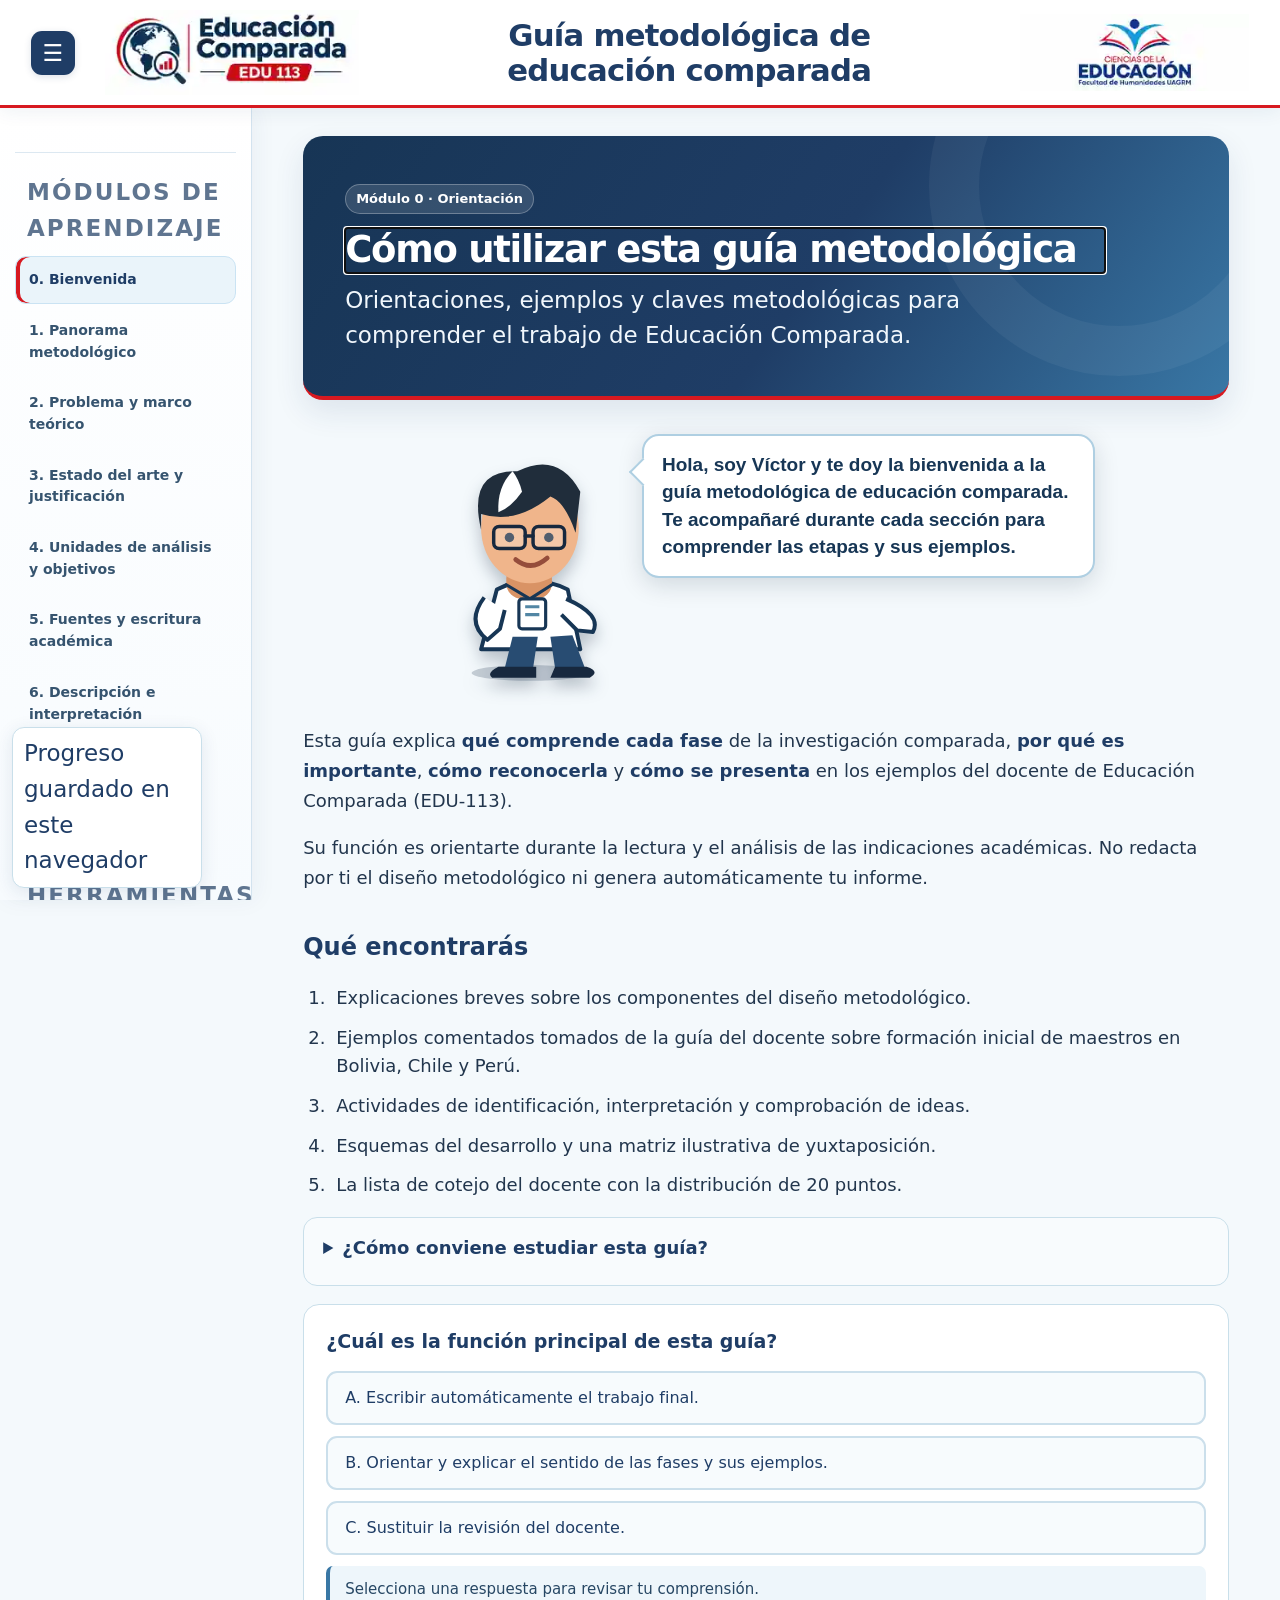
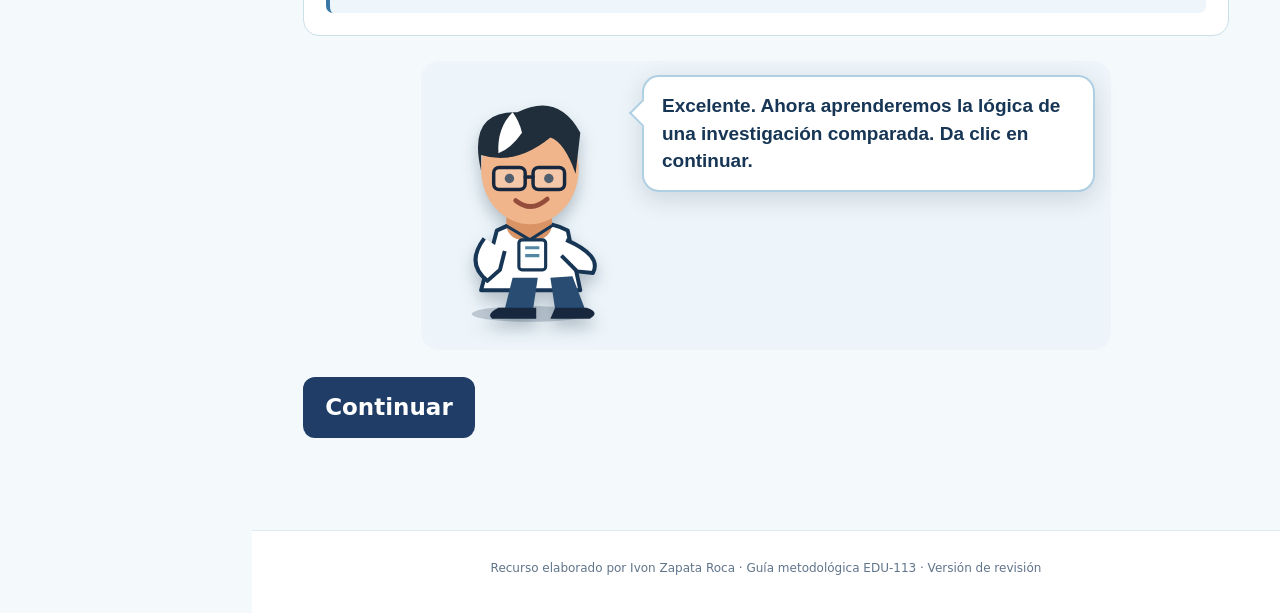
==== index.html @ 9cf30597 "chore: cargar módulo 4 ampliado v4.1" ====
<!doctype html>
<html lang="es"><head><meta charset="utf-8"><meta name="viewport" content="width=device-width,initial-scale=1">
<title>Guía metodológica · Educación Comparada EDU-113</title><link rel="icon" type="image/svg+xml" href="assets/logo-educacion-comparada-edu113.svg">
<link rel="stylesheet" href="css/style.css?v=0.8.1"><link rel="stylesheet" href="css/edu-v1.css?v=4.1"></head><body>
<a class="skip-link" href="#mainContent">Saltar al contenido principal</a><header class="edu-header"><button id="sidebarToggle" onclick="toggleSidebar()" aria-controls="sidebar" aria-expanded="true" aria-label="Ocultar menú lateral">☰</button><div class="edu-header-logos"><img class="edu-header-main-logo" src="assets/logo-educacion-comparada-edu113.svg" alt="Educación Comparada EDU 113 · Logo oficial de la guía" width="280" height="93"><h1 class="edu-site-title">Guía metodológica de educación comparada</h1><img class="edu-header-academic-logo" src="assets/logo-ciencias-educacion.svg" alt="Ciencias de la Educación · Facultad de Humanidades UAGRM" width="280" height="93"></div></header><aside class="sidebar" id="sidebar" aria-label="Menú de navegación lateral"><div class="sidebar-brand"><button type="button" id="eduRouteBrand" class="edu-route-brand" aria-label="Abrir mapa de progreso"><strong>Ruta de investigación</strong><small>EDU-113 · Guía interactiva</small><span aria-hidden="true">↗</span></button></div><span class="sidebar-label">Navegación</span><button data-page="home" onclick="sidebarGo('home')"><span class="side-icon" aria-hidden="true">⌂</span>Inicio</button><button data-page="map" onclick="sidebarGo('map')"><span class="side-icon" aria-hidden="true">▦</span>Ruta metodológica</button><button data-page="progress" onclick="sidebarGo('progress')"><span class="side-icon" aria-hidden="true">◴</span>Mi progreso</button><span class="sidebar-label">Etapa I · Planifica</span><button data-page="s1" onclick="sidebarGo('s1')"><span class="side-icon" aria-hidden="true">①</span>Fundamentos</button><button data-page="s2" onclick="sidebarGo('s2')"><span class="side-icon" aria-hidden="true">②</span>Delimitación</button><button data-page="s3" onclick="sidebarGo('s3')"><span class="side-icon" aria-hidden="true">③</span>Objetivos</button><span class="sidebar-label">Próximas etapas</span><button onclick="sidebarGo('map')"><span class="side-icon" aria-hidden="true">▤</span>Investiga · Compara · Presenta</button></aside><div class="sidebar-backdrop" onclick="setSidebar(false)" aria-hidden="true"></div>
<section id="home" class="hero"><span class="tag">UAGRM · Ciencias de la Educación</span><h1>Guía metodológica interactiva</h1><p>Investiga sistemas educativos de distintos países, compara sus semejanzas y diferencias y explica los factores que pueden influir en ellas mediante evidencias.</p><p>Consulta esta guía cada vez que necesites mejorar una etapa de tu trabajo académico.</p><div class="guide-scene" aria-label="Personaje orientador de la guía"><div class="guide-character guia-avatar" aria-hidden="true" style="box-sizing:border-box!important;width:min(5cm,40vw)!important;height:auto!important;aspect-ratio:5/7!important;max-width:5cm!important;max-height:7cm!important;min-width:0!important;flex:0 0 auto!important;display:flex!important;align-items:center!important;justify-content:center!important;"><svg width="189" height="265" style="display:block!important;width:100%!important;height:100%!important;max-width:100%!important;max-height:100%!important;flex:none!important;" viewBox="0 0 120 150" xmlns="http://www.w3.org/2000/svg" focusable="false"><ellipse cx="59" cy="144" rx="37" ry="5" fill="#07223d" opacity=".2"/><path d="M38 91 Q60 80 83 91 L91 129 H28Z" fill="#ffffff" stroke="#173655" stroke-width="2.5" stroke-linejoin="round"/><path d="M48 121 L43 141 H61 L64 121 M72 121 L75 141 H94 L86 120" fill="#284c72"/><path d="M39 140h24v7H35q-4-3 4-7m36 0h20q9 3 2 7H72Z" fill="#17283e"/><path d="M30 96 Q18 112 32 123 L40 116 L43 104 M82 97 Q105 107 99 118 L89 117 L79 107" fill="#ffffff" stroke="#173655" stroke-width="2.5" stroke-linejoin="round"/><rect x="44" y="74" width="29" height="23" rx="10" fill="#d99365"/><path d="M44 88 L59 97 L73 88" fill="none" stroke="#173655" stroke-width="2" stroke-linecap="round" stroke-linejoin="round"/><ellipse cx="59" cy="52" rx="31" ry="35" fill="#f0b58b"/><path d="M28 53 Q19 15 51 16 Q77 3 91 29 L88 55 Q81 35 72 32 Q50 50 28 43Z" fill="#202d3b"/><path d="M48 16 Q38 26 39 42 Q47 39 54 29 Q52 21 48 16Z" fill="#ffffff"/><circle cx="46" cy="58" r="3" fill="#17283e"/><circle cx="71" cy="58" r="3" fill="#17283e"/><g stroke="#17283e" stroke-width="2.2" fill="#ffffff" fill-opacity="0.25"><rect x="36" y="51" width="20" height="14" rx="3.5"/><rect x="61" y="51" width="20" height="14" rx="3.5"/><line x1="56" y1="57" x2="61" y2="57" stroke-linecap="round"/></g><path d="M50 72 Q60 80 70 71" fill="none" stroke="#954d3b" stroke-width="3" stroke-linecap="round"/><rect x="52" y="97" width="17" height="19" rx="2" fill="#ffffff" stroke="#173655" stroke-width="2"/><path d="M56 102h9m-9 5h9" stroke="#5286a4" stroke-width="2"/></svg></div><div class="guide-bubble">Hola, soy Víctor y te doy la bienvenida a la guía metodológica de educación comparada. Te acompañaré durante cada sección para comprender las etapas y sus ejemplos.</div></div><button class="cta" onclick="show('map')">Comenzar</button><p style="font-size:14px">Video introductorio: pendiente de incorporación. La guía puede utilizarse sin video.</p></section>
<main class="container" id="mainContent" tabindex="-1">
<section id="map" hidden><div class="card route-card"><div class="route-heading"><div><span class="tag">Itinerario metodológico · 10 pasos</span><h2>Tu ruta de investigación comparativa</h2><p>Recorre el camino desde la pregunta inicial hasta la revisión del informe. Selecciona un círculo para consultar cada etapa.</p></div><div class="route-metric"><strong id="routePercent">0%</strong><span>de la ruta completada</span></div></div><div class="progress" role="progressbar" aria-label="Progreso de la ruta" aria-valuemin="0" aria-valuemax="100" aria-valuenow="0" id="routeProgress"><div id="bar"></div></div><p id="summary"></p><div class="route-key"><span><i class="key-done"></i>Completado</span><span><i class="key-now"></i>Continúa aquí</span><span><i class="key-future"></i>Próximamente</span></div><div class="journey" id="journey" aria-label="Mapa interactivo de las diez etapas de investigación"><svg class="journey-line" viewBox="0 0 100 1000" preserveAspectRatio="none" aria-hidden="true"><path d="M25 50 C25 110 75 90 75 150 S25 190 25 250 S75 290 75 350 S25 390 25 450 S75 490 75 550 S25 590 25 650 S75 690 75 750 S25 790 25 850 S75 890 75 950" fill="none" stroke="#d4e4ee" stroke-width="2.8" stroke-linecap="round" stroke-dasharray="1.2 1.6"/></svg><div id="journeyStops"></div></div><div class="route-next" id="routeNext" aria-live="polite"></div></div><div id="modules" hidden></div><section class="card" id="lesson-intro"><span class="tag">Guía visual · Ejemplo aplicado</span><h2>Investigar para comparar sistemas educativos</h2><div class="illustrated-row"><div class="edu-illustration" role="img" aria-label="Esquema de comparación educativa entre Argentina, Bolivia y Perú"><svg viewBox="0 0 360 230" xmlns="http://www.w3.org/2000/svg"><rect width="360" height="230" rx="18" fill="#eaf4fa"/><rect x="22" y="42" width="126" height="140" rx="12" fill="#fff" stroke="#a8c8df" stroke-width="2"/><rect x="212" y="42" width="126" height="140" rx="12" fill="#fff" stroke="#a8c8df" stroke-width="2"/><path d="M44 91h82M44 109h82M44 127h62M233 91h82M233 109h82M233 127h62" stroke="#9bb7cc" stroke-width="7" stroke-linecap="round"/><path d="M77 30l24-14 24 14v12H77zM255 30l24-14 24 14v12h-48z" fill="#3977a5"/><circle cx="180" cy="108" r="30" fill="#1f3d66"/><path d="M166 108h28m-8-9 9 9-9 9m-12-18-9 9 9 9" stroke="#fff" stroke-width="3" fill="none" stroke-linecap="round"/><text x="85" y="164" font-size="13" font-weight="700" text-anchor="middle" fill="#1f3d66">Argentina</text><text x="275" y="164" font-size="13" font-weight="700" text-anchor="middle" fill="#1f3d66">Bolivia</text><text x="180" y="211" font-size="13" font-weight="700" text-anchor="middle" fill="#1f3d66">Perú · tercer país del caso modelo</text></svg></div><div><p>La investigación aporta las evidencias para contrastar <strong>estructura escolar, currículo, enfoques, programas y evaluación</strong>. La comparación identifica semejanzas y diferencias; la interpretación examina sus posibles explicaciones.</p><p><strong>Pregunta guía:</strong> ¿qué información comparable necesitamos reunir de Argentina, Bolivia y Perú para analizar las estrategias de atención a dificultades de aprendizaje en primaria?</p><button onclick="show('s1')">Estudiar los fundamentos</button></div></div></section>
<section class="card" id="interactive-book"><span class="tag">Libro interactivo · 4 páginas</span><h2>Del tema a la comparación</h2><p>Avanza por las páginas para comprender el procedimiento. Puedes volver a leerlas cuando lo necesites.</p><div class="book-page" id="bookPage" aria-live="polite"></div><div class="book-controls"><button id="bookPrev" onclick="bookMove(-1)">Anterior</button><span id="bookCount"></span><button id="bookNext" onclick="bookMove(1)">Siguiente</button></div></section>
<section class="card" id="branching"><span class="tag">Escenario de decisiones</span><h2>¿Qué harías como investigador?</h2><p>Elige una decisión y observa sus consecuencias metodológicas. No es una calificación.</p><div id="branchContent" class="branch-content" aria-live="polite"></div></section></section>
<section id="s1" hidden><div class="card"><div class="learning-lead"><span class="tag">Primero observa · Después construye</span><h3>¿Qué producirás en esta estación?</h3><p>Una primera descripción de una necesidad educativa que te interese investigar. El caso modelo te acompañará en las siguientes estaciones.</p><div class="model-example"><strong>Modelo breve · Caso de referencia</strong><p>Fenómeno: dificultades de aprendizaje. Nivel: primaria. Países: Argentina, Bolivia y Perú. Pregunta orientadora: ¿qué semejanzas y diferencias presentan las estrategias de atención documentadas en estos países?</p></div></div><details class="learning-fold"><summary>Comprende qué es una comparación educativa rigurosa</summary><p>Una investigación comparativa establece criterios comunes, reúne evidencias para cada unidad y explica semejanzas y diferencias sin asumir causas que no se han demostrado.</p><p><strong>Comprueba:</strong> ¿estás comparando el mismo nivel, período y fenómeno?</p></details><span class="tag">Etapa I · Planifica</span><h2>1. ¿Qué sabes de investigación comparativa?</h2><aside class="mentor-note" aria-label="Orientación del personaje guía"><span class="mentor-icon" aria-hidden="true">✦</span><div><strong>Pregunta para reflexionar</strong><p>Antes de empezar: ¿qué permite comparar rigurosamente los sistemas educativos de distintos países? Busca criterios comunes, no solo diferencias llamativas.</p></div></aside><p><strong>La investigación comparativa en Educación Comparada</strong> utiliza la investigación como medio para conocer, analizar y contrastar sistemas educativos de dos o más países. Su propósito es reconocer <strong>semejanzas y diferencias</strong> en su estructura, currículo, enfoques pedagógicos, programas y atención a distintas edades de escolarización, y examinar <strong>por qué</strong> se producen esas similitudes o diferencias a partir de evidencias.</p><p>No basta con describir cada sistema educativo por separado: es necesario aplicar <strong>criterios comunes de comparación</strong> y relacionar los hallazgos con factores históricos, culturales, sociales, políticos y económicos. Las causas no deben suponerse; se investigan y argumentan con fuentes verificables.</p><h3>Caso modelo: Argentina, Bolivia y Perú</h3><p>El documento de referencia estudia las <strong>dificultades de aprendizaje en educación primaria</strong> en Argentina, Bolivia y Perú. Examina marcos normativos, dificultades documentadas y estrategias de atención. La comparación exige reunir evidencias pertinentes de los tres países y aplicar criterios comunes.</p><div class="grid"><div><strong>Estructura:</strong> niveles, ciclos y edades de escolarización.</div><div><strong>Currículo:</strong> organización, áreas de aprendizaje y prioridades formativas.</div><div><strong>Enfoque:</strong> fundamentos y orientaciones pedagógicas.</div><div><strong>Programas:</strong> iniciativas dirigidas a grupos etarios y necesidades educativas.</div><div><strong>Evaluación:</strong> criterios y procedimientos para valorar aprendizajes.</div><div><strong>Contexto:</strong> factores que ayudan a interpretar las diferencias.</div></div><p class="muted">Este ejemplo plantea preguntas de investigación; no afirma todavía cuáles son las diferencias concretas entre ambos países. Esas conclusiones requieren contrastar fuentes oficiales vigentes.</p><h3>Descubre y practica</h3><p>¿Cuál de estas preguntas corresponde mejor a una investigación comparativa internacional?</p><div id="q1" role="group" aria-label="Selecciona la pregunta comparativa"></div><div id="f1" class="feedback" role="status" aria-live="polite" hidden></div></div><div class="card"><h3>Aprende con un ejemplo</h3><p>En el caso didáctico de dificultades de aprendizaje en primaria en Argentina, Bolivia y Perú, se identifican el fenómeno, el nivel y las unidades de comparación. El período y los indicadores deben precisarse.</p><p>La introducción puede esbozarse al inicio, pero conviene redactar su versión definitiva después de desarrollar la investigación.</p><h3>Aplica</h3><label>¿Qué necesidad educativa has observado en tu entorno?</label><textarea id="need" oninput="save()"></textarea><button onclick="complete(1)">Continuar</button></div></section>
<section id="s2" hidden><div class="card"><div class="learning-lead"><span class="tag">Producto esperado · Etapa 2</span><h3>De una idea general a un tema delimitado</h3><div class="model-example"><strong>Ejemplo trabajado</strong><p><b>Fenómeno:</b> dificultades de aprendizaje. <b>Unidades:</b> Argentina, Bolivia y Perú. <b>Nivel:</b> primaria. <b>Dimensiones:</b> legislación y estrategias de atención. <b>Período:</b> debe precisarse según las fuentes disponibles.</p></div><p>Escribe tu propia delimitación en los campos inferiores. No copies el ejemplo si tu tema es distinto.</p></div><details class="learning-fold"><summary>¿Cómo sé si mi tema está bien delimitado?</summary><ul><li>El fenómeno se identifica con claridad.</li><li>Las unidades de comparación son pertinentes.</li><li>El nivel y el período están definidos.</li><li>Existen fuentes que permiten comparar dimensiones equivalentes.</li></ul></details><span class="tag">Etapa I · Planifica</span><h2>2. Tema y delimitación</h2><aside class="mentor-note" aria-label="Orientación del personaje guía"><span class="mentor-icon" aria-hidden="true">✦</span><div><strong>Consejo metodológico</strong><p>Delimitar no es elegir países al azar. Primero identifica el fenómeno educativo y comprueba que existan fuentes pertinentes para ambos contextos.</p></div></aside><p><strong>Delimitar</strong> consiste en precisar qué fenómeno se estudiará, en qué unidades de comparación, nivel educativo, período y dimensiones. Un tema bien delimitado es más viable y facilita localizar fuentes comparables.</p><h3>Ejemplo didáctico</h3><p>Fenómeno: dificultades de aprendizaje. Nivel: primaria. Unidades: Argentina, Bolivia y Perú. Posibles dimensiones: políticas de apoyo, legislación y estrategias de atención. No se ofrece el trabajo completo para evitar la reproducción de sus contenidos.</p><div class="country-explorer" aria-label="Explorador visual de los países del caso modelo"><div class="country-intro"><span class="tag">Explora el caso modelo</span><h3>Selecciona un país y descubre qué investigar</h3><p>Elige una tarjeta. La ficha mostrará el contexto de comparación y las evidencias que deberás localizar. Los datos no se presentan como resultados comprobados.</p></div><div class="country-selector" role="group" aria-label="País del caso modelo"><button type="button" class="country-choice active" data-country="argentina" onclick="selectCountry('argentina')" aria-pressed="true"><span class="country-flag" aria-hidden="true">🇦🇷</span><strong>Argentina</strong><small>Explorar ficha</small></button><button type="button" class="country-choice" data-country="bolivia" onclick="selectCountry('bolivia')" aria-pressed="false"><span class="country-flag" aria-hidden="true">🇧🇴</span><strong>Bolivia</strong><small>Explorar ficha</small></button><button type="button" class="country-choice" data-country="peru" onclick="selectCountry('peru')" aria-pressed="false"><span class="country-flag" aria-hidden="true">🇵🇪</span><strong>Perú</strong><small>Explorar ficha</small></button></div><div class="country-display" aria-live="polite"><div class="country-facts"><span class="tag" id="countryTag">País seleccionado</span><h3 id="countryTitle">Argentina</h3><p id="countrySummary"></p><div id="countryDetails"></div><button type="button" class="country-use" onclick="addCountryToSelection()">Añadir este país a mi delimitación</button></div></div><p class="field-tip">La selección de países del estudiante se guarda en el campo «Países o unidades de comparación». Puedes escribir otros países directamente.</p></div><h3>Construye tu delimitación</h3><label>Fenómeno educativo</label><input id="topic" oninput="save()"><label>Países o unidades de comparación</label><input id="countries" oninput="save()"><label>Nivel educativo</label><input id="level" oninput="save()"><label>Período</label><input id="period" oninput="save()"><label>Dimensiones preliminares</label><textarea id="dims" oninput="save()"></textarea><label>Pregunta comparativa inicial</label><p class="field-tip">¿Qué semejanzas, diferencias o explicaciones investigarás con evidencia?</p><textarea id="question" oninput="save()"></textarea><button onclick="complete(2)">Continuar</button><p id="f2" class="feedback" role="status" aria-live="polite" hidden></p></div></section>
<section id="s3" hidden><div class="card"><div class="learning-lead"><span class="tag">Producto esperado · Etapa 3</span><h3>Una pregunta y objetivos que se correspondan</h3><div class="model-example"><strong>Modelo de coherencia</strong><p><b>Pregunta:</b> ¿qué semejanzas y diferencias existen en las estrategias de atención a dificultades de aprendizaje en primaria de Argentina, Bolivia y Perú?</p><p><b>Objetivo general:</b> comparar las estrategias de atención documentadas en los tres países.</p><p><b>Objetivos específicos:</b> identificar marcos normativos; describir estrategias de atención; contrastar semejanzas y diferencias.</p></div></div><div class="coherence-panel"><h3>Tu pregunta de investigación</h3><p id="questionMirror" class="mirror-text">Completa la pregunta en la estación 2 para verla aquí.</p><p class="field-tip">Comprueba si cada objetivo contribuye a responder esta pregunta. El panel no evalúa automáticamente su calidad académica.</p></div><details class="learning-fold"><summary>¿Cómo reviso la coherencia entre pregunta y objetivos?</summary><ol><li>Subraya el fenómeno y las unidades de comparación en la pregunta.</li><li>Comprueba que aparezcan también en el objetivo general.</li><li>Revisa que cada objetivo específico aporte una parte necesaria de la respuesta.</li></ol></details><span class="tag">Etapa I · Planifica</span><h2>3. Objetivos y diseño metodológico</h2><aside class="mentor-note" aria-label="Orientación del personaje guía"><span class="mentor-icon" aria-hidden="true">✦</span><div><strong>Al redactar objetivos</strong><p>Recuerda: los objetivos suelen redactarse con verbos en infinitivo, como analizar, identificar o comparar. Lo importante es que la acción sea clara y coherente con tu pregunta de investigación.</p></div></aside><p>Los objetivos indican <strong>qué se pretende lograr</strong>. Se formulan habitualmente con un verbo en infinitivo, seguido de la acción, el objeto de estudio y la delimitación pertinente. El objetivo general orienta la investigación; los específicos contribuyen a alcanzarlo.</p><h3>Taxonomía revisada de Bloom</h3><div class="grid"><div>1. Recordar: identificar</div><div>2. Comprender: explicar</div><div>3. Aplicar: utilizar</div><div>4. Analizar: comparar</div><div>5. Evaluar: justificar</div><div>6. Crear: proponer</div></div><p class="muted">Los niveles son orientativos: la complejidad depende de la tarea, no únicamente del verbo.</p><h3>Ejemplo didáctico</h3><p>Objetivo general: comparar el abordaje de las dificultades de aprendizaje en educación primaria de Argentina, Bolivia y Perú. Objetivos específicos: analizar marcos normativos, identificar dificultades documentadas y examinar estrategias de atención.</p><h3>Redacta tus objetivos</h3><label>Objetivo general</label><p class="field-tip">Ejemplo de estructura: verbo en infinitivo + objeto de estudio + unidades de comparación + delimitación pertinente.</p><textarea id="general" oninput="save()"></textarea><label>Objetivo específico 1</label><textarea id="specific1" oninput="save()"></textarea><label>Objetivo específico 2</label><textarea id="specific2" oninput="save()"></textarea><label>¿Cómo contribuyen estos objetivos a tu pregunta comparativa?</label><textarea id="coherence" oninput="save()"></textarea><button onclick="complete(3)">Continuar</button><p id="f3" class="feedback" role="status" aria-live="polite" hidden></p></div>
<div class="card source-lab"><span class="tag">Laboratorio de investigación · Vista previa de la etapa 4</span><h2>Encuentra, registra y utiliza tu primera fuente</h2><p>Este laboratorio es una práctica opcional mientras desarrollamos la estación 4. No condiciona el desbloqueo de la ruta.</p><div class="learning-steps"><article class="step-panel"><span class="step-num">01</span><h3>Prueba una búsqueda concreta</h3><p>Consulta de ejemplo: <code>"dificultades específicas del aprendizaje" Argentina ley 27306</code>. Comprueba autoría institucional, fecha, texto completo y relación con tu pregunta.</p><details class="learning-fold"><summary>¿Dónde buscar dentro del documento?</summary><p>Busca el título, la institución autora, el año, los artículos o apartados sobre atención educativa y las páginas donde se encuentra la evidencia. Si el documento es una ley, registra el artículo correspondiente; no inventes páginas.</p></details></article><article class="step-panel"><span class="step-num">02</span><h3>Explora buscadores académicos</h3><div class="search-tools"><a href="https://scholar.google.com/" target="_blank" rel="noopener noreferrer"><span class="tool-mark tool-logo"><img src="https://www.google.com/s2/favicons?domain=scholar.google.com&amp;sz=128" alt="Logotipo de Google Académico" width="44" height="44" loading="lazy" referrerpolicy="no-referrer" onerror="this.hidden=true;this.nextElementSibling.hidden=false"><span class="tool-logo-fallback" hidden aria-hidden="true">G</span></span><strong>Google Académico</strong><small>Artículos y tesis</small></a><a href="https://elicit.com/" target="_blank" rel="noopener noreferrer"><span class="tool-mark tool-logo"><img src="https://www.google.com/s2/favicons?domain=elicit.com&amp;sz=128" alt="Logotipo de Elicit" width="44" height="44" loading="lazy" referrerpolicy="no-referrer" onerror="this.hidden=true;this.nextElementSibling.hidden=false"><span class="tool-logo-fallback" hidden aria-hidden="true">E</span></span><strong>Elicit</strong><small>Búsqueda asistida</small></a><a href="https://www.researchrabbit.ai/" target="_blank" rel="noopener noreferrer"><span class="tool-mark tool-logo"><img src="https://www.google.com/s2/favicons?domain=researchrabbit.ai&amp;sz=128" alt="Logotipo de ResearchRabbit" width="44" height="44" loading="lazy" referrerpolicy="no-referrer" onerror="this.hidden=true;this.nextElementSibling.hidden=false"><span class="tool-logo-fallback" hidden aria-hidden="true">R</span></span><strong>ResearchRabbit</strong><small>Investigaciones relacionadas</small></a></div><p class="field-tip">Los enlaces y los iconos de las plataformas se cargan mediante internet. Si una imagen no está disponible, se muestra su inicial.</p></article><article class="step-panel"><span class="step-num">03</span><h3>Construye un párrafo con evidencia</h3><aside class="citation-resource"><div><span class="tag">Lectura universitaria recomendada</span><h3>Cómo integrar una cita en tu propio texto</h3><p>La guía LEO de la Universidad de los Andes explica cómo seleccionar fuentes, contextualizar una cita, incorporarla y comentarla, además de revisar errores frecuentes.</p><a href="https://leo.uniandes.edu.co/uso-de-citas-en-la-escritura-academica/" target="_blank" rel="noopener noreferrer">Consultar «Uso de fuentes en la escritura académica» · Universidad de los Andes</a><p class="field-tip">Recurso externo: requiere conexión a internet.</p></div></aside><div class="model-example"><strong>Modelo de paráfrasis, no cita textual</strong><p><b>Antes:</b> Para analizar la atención educativa en Argentina, conviene examinar su marco normativo.</p><p><b>Evidencia:</b> La Ley 27.306 (Argentina, 2016) establece disposiciones sobre dificultades específicas del aprendizaje.</p><p><b>Comentario:</b> Este marco ofrece una dimensión para comparar con Bolivia y Perú; la existencia de una norma no demuestra su aplicación efectiva.</p></div><p class="field-tip">Verifica el texto legal original y prepara su referencia APA 7 antes de utilizarlo en un trabajo académico.</p><label for="preamble">Mi introducción a la evidencia</label><textarea id="preamble" oninput="save()" placeholder="Presento el tema y explico por qué consulto esta fuente"></textarea><label for="evidence">Mi paráfrasis o cita con referencia</label><textarea id="evidence" oninput="save()" placeholder="Autor o institución, año, idea comprobada y localizador si corresponde"></textarea><label for="commentary">Mi comentario crítico</label><textarea id="commentary" oninput="save()" placeholder="Explico qué aporta la evidencia a mi comparación"></textarea></article><article class="step-panel"><span class="step-num">04</span><h3>Ficha breve de mi fuente</h3><label for="sourceTitle">Título del documento</label><input id="sourceTitle" oninput="save()"><label for="sourceUrl">Enlace a la fuente</label><input id="sourceUrl" type="url" oninput="save()" placeholder="https://..."><label for="sourceLocator">Página, artículo o apartado</label><input id="sourceLocator" oninput="save()"><label for="sourceIdea">Idea útil para mi pregunta</label><textarea id="sourceIdea" oninput="save()"></textarea><label for="sourceNote">Mi interpretación o comentario</label><textarea id="sourceNote" oninput="save()"></textarea><p id="sourceStatus" class="field-tip" aria-live="polite">Los campos se guardan automáticamente en este navegador.</p></article></div></div></section><section id="progress" hidden><aside class="mentor-note" aria-label="Orientación del personaje guía"><span class="mentor-icon" aria-hidden="true">✦</span><div><strong>Cierre y revisión</strong><p>Revisa tus productos, identifica qué debes mejorar y conserva un respaldo. Una guía orienta el proceso; la validación académica corresponde a la revisión de las evidencias.</p></div></aside><div class="card"><h2>Mi progreso</h2><p>El avance se guarda automáticamente en este navegador. Puedes descargar un respaldo JSON para recuperarlo en otro dispositivo.</p><div class="progress"><div id="bar2"></div></div><p id="summary2"></p><button onclick="exportData()">Descargar respaldo</button> <label for="importfile">Importar respaldo</label><input id="importfile" type="file" accept=".json,application/json" onchange="importData(this)"><p class="muted">El progreso registra actividades realizadas, no certifica autoría, aprendizaje ni aprobación. Las revisiones oficiales corresponden al docente en los horarios establecidos.</p></div></section>
</main><footer>Recurso elaborado por Ivon Zapata Roca · Guía metodológica EDU-113 · Versión de revisión</footer>
<script src="js/app.js?v=0.8.2" defer></script><script src="js/edu-docx.js?v=1.0" defer></script><script src="js/edu-v1.js?v=4.1" defer></script></body></html>
---- css/style.css ----
:root{--azul:#173655;--claro:#8fc5d7;--fondo:#f4f7fa;--tinta:#23374a}*{box-sizing:border-box}body{margin:0;font:16px/1.55 system-ui,Arial,sans-serif;background:var(--fondo);color:var(--tinta)}header{background:var(--azul);color:#fff;padding:16px 5%;display:flex;justify-content:space-between;align-items:center;gap:14px;flex-wrap:wrap}header button{background:#fff;color:var(--azul)}button{border:0;border-radius:8px;padding:11px 15px;cursor:pointer;font:inherit}button:disabled{opacity:.45;cursor:not-allowed}.hero{background:linear-gradient(110deg,#173655,#376f91);color:white;padding:70px max(5%,calc((100% - 1080px)/2));}.hero h1{font-size:clamp(30px,5vw,56px);line-height:1.12;max-width:800px}.hero p{max-width:740px;font-size:19px}.cta{background:var(--claro);color:#173655;font-weight:700}.container{max-width:1080px;margin:auto;padding:24px 18px 70px}.grid{display:grid;grid-template-columns:repeat(auto-fit,minmax(220px,1fr));gap:16px}.card{background:#fff;padding:23px;border-radius:14px;box-shadow:0 5px 24px #102f4a10;margin-bottom:18px}.card h2{margin-top:0}.card button{background:#e3eef5;color:#173655}.card button:hover{background:#c9e3f1}.muted{color:#536a7b}.tag{display:inline-block;padding:4px 10px;border-radius:20px;background:#e2edf4;font-size:13px}input,textarea{width:100%;border:1px solid #bdcbd6;border-radius:8px;padding:11px;margin:6px 0 14px;font:inherit}label{display:block;font-weight:650}.answer{display:block;width:100%;text-align:left;margin:8px 0}.feedback{border-left:4px solid #357ea2;background:#edf6fb;padding:12px;margin-top:12px}.progress{height:12px;background:#d9e5ee;border-radius:20px;overflow:hidden}.progress>div{height:100%;background:#31836e;width:0}nav{display:flex;gap:8px;flex-wrap:wrap}section[hidden]{display:none}footer{text-align:center;color:#62768a;padding:28px;font-size:12px}@media(max-width:600px){.hero{padding:45px 20px}.card{padding:18px}}

/* Navegación radial y personaje guía — v0.3 */
.guide-scene{display:flex;align-items:center;justify-content:center;gap:24px;flex-wrap:wrap;margin:24px 0 8px}
.guide-character{width:130px;height:155px;position:relative;display:flex;align-items:flex-end;justify-content:center;animation:guide-float 3.4s ease-in-out infinite;filter:drop-shadow(0 9px 8px #071c3240)}
.guide-character svg{width:118px;height:148px}
.guide-bubble{background:#fff;color:#173655;border-radius:15px;padding:13px 18px;max-width:310px;font-size:15px;font-weight:600;box-shadow:0 7px 25px #071c3225}
@keyframes guide-float{0%,100%{transform:translateY(0)}50%{transform:translateY(-9px)}}
.radial-nav{position:fixed;right:18px;bottom:20px;z-index:1000;width:66px;height:66px}
.radial-toggle{position:absolute;right:0;bottom:0;width:62px;height:62px;border-radius:50%;background:#173655;color:white;border:3px solid white;box-shadow:0 5px 22px #091b2e66;font-size:24px;z-index:2}
.radial-toggle:focus-visible,.radial-link:focus-visible{outline:3px solid #ffca3a;outline-offset:3px}
.radial-link{position:absolute;right:5px;bottom:5px;width:54px;height:54px;border-radius:50%;background:#fff;color:#173655;border:2px solid #a9c5d8;box-shadow:0 4px 16px #091b2e35;display:flex;flex-direction:column;align-items:center;justify-content:center;font-size:18px;line-height:1.1;opacity:0;pointer-events:none;transform:translate(0,0) scale(.5);transition:transform .25s ease,opacity .25s ease}
.radial-link small{font-size:9px;font-weight:700}.radial-nav.open .radial-link{opacity:1;pointer-events:auto}
.radial-nav.open .radial-link:nth-of-type(2){transform:translate(-6px,-78px)}
.radial-nav.open .radial-link:nth-of-type(3){transform:translate(-64px,-142px)}
.radial-nav.open .radial-link:nth-of-type(4){transform:translate(-136px,-162px)}
.radial-nav.open .radial-link:nth-of-type(5){transform:translate(-205px,-124px)}
@media(max-width:480px){.radial-nav{right:12px;bottom:14px}.radial-nav.open .radial-link:nth-of-type(5){transform:translate(-205px,-112px)}.guide-bubble{max-width:260px}}
@media(prefers-reduced-motion:reduce){.guide-character{animation:none}.radial-link{transition:none}}


/* EDU-113 | Diseño académico moderno v0.4 */
:root{--azul:#1F3D66;--azul2:#3977A5;--celeste:#EAF4FA;--verde:#23836D;--rojo:#C44B4B;--fondo:#f3f6fb;--tinta:#23374a;--sidebar-width:252px}
html{scroll-behavior:smooth}body{background:var(--fondo);color:var(--tinta)}
button{transition:background .18s ease,transform .18s ease,box-shadow .18s ease}button:not(:disabled):hover{transform:translateY(-1px)}
button:focus-visible,input:focus-visible,textarea:focus-visible{outline:3px solid #d7a21e;outline-offset:2px}
header{position:sticky;top:0;z-index:1100;background:#fff;color:var(--azul);box-shadow:0 2px 16px #1f3d6614;min-height:68px;padding:12px 25px;justify-content:flex-start}
header strong{font-size:16px;letter-spacing:.01em}header nav{margin-left:auto}header nav button{background:var(--celeste);color:var(--azul);font-size:14px;font-weight:650}
#sidebarToggle{background:var(--azul);color:#fff;font-size:23px;width:44px;height:44px;padding:5px;flex-shrink:0}
.sidebar{position:fixed;z-index:1050;left:0;top:68px;bottom:0;width:var(--sidebar-width);background:#fff;border-right:1px solid #dbe5ef;box-shadow:3px 0 16px #1f3d660b;overflow:auto;padding:24px 15px 32px;transform:translateX(0);transition:transform .25s ease}
.sidebar-brand{padding:4px 12px 19px;border-bottom:1px solid #e5ecf2;margin-bottom:15px}
.sidebar-brand strong{display:block;color:var(--azul);font-size:15px}.sidebar-brand small{color:#6d7e90}
.sidebar-label{display:block;color:#60758a;font-size:11px;font-weight:800;letter-spacing:.09em;text-transform:uppercase;padding:14px 12px 7px}
.sidebar button{width:100%;display:flex;align-items:center;gap:12px;text-align:left;padding:12px 13px;background:transparent;color:#334f6a;border-radius:10px;font-size:14px;font-weight:650;margin:3px 0}
.sidebar button:hover,.sidebar button.active{background:#eaf4fa;color:#1f3d66}.sidebar button.active{box-shadow:inset 3px 0 #3977a5}
.sidebar button .side-icon{font-size:19px;width:24px;text-align:center}.sidebar button:disabled{opacity:.48}
.sidebar-backdrop{display:none}
body:not(.sidebar-closed) main.container{margin-left:var(--sidebar-width);max-width:none;padding:28px clamp(18px,4vw,60px) 65px}
body:not(.sidebar-closed) .hero{margin-left:var(--sidebar-width);padding:64px clamp(24px,5vw,78px)}
body.sidebar-closed .sidebar{transform:translateX(-105%)}body.sidebar-closed main.container{margin-left:auto}body.sidebar-closed .hero{margin-left:0}
.hero{background:linear-gradient(125deg,#1f3d66 5%,#3977a5 80%);border-radius:0 0 24px 24px}
.hero h1{font-size:clamp(34px,4.5vw,56px);letter-spacing:-.035em}.hero .tag{background:#ffffff22;color:#fff}
.hero .cta{background:#fff;color:#1f3d66;padding:14px 22px;box-shadow:0 5px 16px #0c2a4830}
.container .card{border:1px solid #e3eaf2;border-radius:17px;box-shadow:0 5px 20px #193c5d0b;padding:clamp(20px,2.6vw,30px)}
.container .card h2{color:var(--azul);font-size:clamp(23px,2.4vw,31px);letter-spacing:-.02em}
.container .card h3{color:#294c72}.container .grid{gap:18px}
#modules .card{position:relative;overflow:hidden;min-height:205px;display:flex;flex-direction:column;align-items:flex-start;justify-content:flex-start}
#modules .card:before{content:"";position:absolute;left:0;right:0;top:0;height:5px;background:var(--azul2)}
#modules .card:nth-child(n+4):nth-child(-n+6):before{background:#9672b5}
#modules .card:nth-child(n+7):nth-child(-n+8):before{background:#d9a347}
#modules .card:nth-child(n+9):before{background:var(--verde)}
#modules .card h3{font-size:17px;line-height:1.4;margin:15px 0 8px}
#modules .card button{margin-top:auto;background:var(--azul);color:#fff;font-size:14px;font-weight:700}
#modules .card button:disabled{background:#e4eaf0;color:#64778a}
#modules .card .tag{background:var(--celeste);color:#2d6189}
.progress{height:15px;background:#e5edf3;border-radius:30px}.progress>div{background:linear-gradient(90deg,#23836d,#43b89b);transition:width .35s ease}
#map>.card:first-child{background:linear-gradient(115deg,#fff,#edf5fb)}
#map>.card:first-child p{color:#4d647a}
input,textarea{background:#fbfdff;border:1px solid #bfcddc;max-width:780px}
.card>button:not(.answer){background:var(--azul);color:#fff;font-weight:650}
.answer{border:1px solid #c7d8e5!important;background:#f2f7fb!important;color:#1f3d66!important;border-radius:10px}
.answer:hover{background:#deeff9!important}
.feedback{border-left-color:var(--verde);border-radius:7px}
footer{margin-left:var(--sidebar-width);padding-bottom:35px}
body.sidebar-closed footer{margin-left:0}
.radial-nav{z-index:1060}.radial-toggle{background:var(--azul)}
@media(max-width:850px){
 body:not(.sidebar-closed) .sidebar{transform:translateX(0)}
 body:not(.sidebar-closed) .sidebar-backdrop{display:block;position:fixed;inset:68px 0 0;background:#071e3870;z-index:1040}
 body main.container,body:not(.sidebar-closed) main.container{margin-left:auto;max-width:1080px;padding:22px 16px 70px}
 body .hero,body:not(.sidebar-closed) .hero{margin-left:0;padding:46px 22px}
 body footer,body.sidebar-closed footer{margin-left:0}
 header nav{display:none}
 .sidebar{width:min(280px,85vw)}
}
@media(prefers-reduced-motion:reduce){html{scroll-behavior:auto}*,*:before,*:after{animation-duration:.01ms!important;transition-duration:.01ms!important}}

/* v0.5: lectura visual, libro interactivo y orientador contextual */
#map .grid{margin-bottom:20px}.illustrated-row{display:grid;grid-template-columns:minmax(220px,340px) 1fr;gap:24px;align-items:center}.edu-illustration svg{width:100%;height:auto;display:block}.illustrated-row button{background:var(--azul);color:white;font-weight:700}.mentor-note{display:flex;gap:14px;align-items:flex-start;margin:18px 0;padding:18px;border:1px solid #c5dce9;border-left:5px solid var(--azul2);border-radius:12px;background:#edf6fb}.mentor-note p{margin:6px 0 0}.mentor-note strong{color:var(--azul)}.mentor-icon{width:38px;height:38px;flex:0 0 38px;border-radius:50%;display:grid;place-items:center;background:#1f3d66;color:white;font-size:22px}.field-tip{font-size:14px;color:#47647e;margin:0 0 8px}.book-page{border:1px solid #d4e3ed;border-radius:14px;background:linear-gradient(120deg,#f7fbff,#eaf4fa);padding:24px;min-height:170px}.book-page h3{margin-top:0}.book-controls{display:flex;align-items:center;justify-content:space-between;gap:12px;margin-top:15px}.book-controls button,.branch-content button{background:var(--azul);color:#fff;font-weight:650}.book-controls button:disabled{background:#d8e1e9;color:#66798c}.branch-content{padding:20px;background:#f4f9fc;border-radius:14px;border:1px solid #d4e3ed}.branch-content button{display:block;text-align:left;width:100%;margin:9px 0;max-width:700px}.branch-content p{margin-top:0}.branch-result{padding:12px;border-left:4px solid #23836d;background:#e8f5f0;border-radius:6px;margin:12px 0}@media(max-width:700px){.illustrated-row{grid-template-columns:1fr}.edu-illustration{max-width:330px;margin:auto}.book-page{padding:18px}.mentor-note{padding:14px}}

/* v0.6: mapa metodológico accesible, con avatar en el paso actual */
.route-card{overflow:hidden}.route-heading{display:flex;justify-content:space-between;align-items:center;gap:20px}.route-heading h2{margin:12px 0}.route-metric{min-width:135px;text-align:center;border-radius:15px;background:#eaf4fa;padding:14px}.route-metric strong{display:block;font-size:30px;color:#1f3d66}.route-metric span{display:block;font-size:12px;color:#47647e}.route-key{display:flex;flex-wrap:wrap;gap:16px;margin:17px 0 8px;color:#526b81;font-size:13px}.route-key span{display:flex;align-items:center;gap:7px}.route-key i{display:inline-block;width:12px;height:12px;border-radius:50%}.key-done{background:#23836d}.key-now{background:#e9ad42}.key-future{background:#c4d2df}
.journey{position:relative;max-width:810px;margin:10px auto 0;padding:15px 0}.journey-line{position:absolute;inset:0;width:100%;height:100%;pointer-events:none;opacity:.85}#journeyStops{position:relative;z-index:1}.journey-stop{height:168px;display:flex;align-items:center;width:100%;position:relative}.journey-stop:nth-child(odd){justify-content:flex-start;padding-left:7%}.journey-stop:nth-child(even){justify-content:flex-end;padding-right:7%}.stop-btn{width:min(325px,46%);min-height:122px;display:flex;align-items:center;gap:13px;padding:15px;text-align:left;border:2px solid #cbdce9;background:#fff;color:#234260;border-radius:18px;box-shadow:0 5px 18px #193c5d16;position:relative;cursor:pointer}.stop-btn:hover{box-shadow:0 9px 25px #193c5d24}.stop-circle{flex:0 0 58px;width:58px;height:58px;border-radius:50%;display:grid;place-items:center;background:#eaf4fa;color:#1f3d66;font-size:23px;font-weight:800;border:3px solid #c8dce9}.stop-copy{display:flex;flex-direction:column;gap:5px}.stop-copy strong{font-size:15px;line-height:1.3}.stop-copy small{font-size:12px;color:#587087;line-height:1.3}.stop-copy em{font-size:11px;font-style:normal;font-weight:800;letter-spacing:.02em}.journey-stop.done .stop-btn{border-color:#8ac5b3;background:#f2fbf8}.journey-stop.done .stop-circle{background:#23836d;color:white;border-color:#23836d}.journey-stop.current .stop-btn{border-color:#d6a044;background:#fffaf0;box-shadow:0 5px 22px #d6a04435}.journey-stop.current .stop-circle{background:#e9ad42;color:#283b4d;border-color:#e9ad42}.journey-stop.future .stop-btn{border-color:#e0e7ed;background:#f8fafc;color:#6e8091}.journey-stop.future .stop-circle{background:#e6edf3;border-color:#e0e7ed;color:#72879b}.stop-btn:disabled{cursor:not-allowed;opacity:.85}.stop-btn:disabled:hover{transform:none;box-shadow:0 5px 18px #193c5d16}.journey-stop:nth-child(odd) .stop-btn:after{content:"";position:absolute;left:calc(100% + 3px);top:50%;width:24px;border-top:2px dashed #b7cedd}.journey-stop:nth-child(even) .stop-btn:after{content:"";position:absolute;right:calc(100% + 3px);top:50%;width:24px;border-top:2px dashed #b7cedd}.route-avatar{position:absolute;left:calc(100% + 8px);bottom:7px;width:68px;height:90px;animation:route-float 2.8s ease-in-out infinite;pointer-events:none}.journey-stop:nth-child(even) .route-avatar{left:auto;right:calc(100% + 8px)}.route-avatar svg{width:100%;height:100%;filter:drop-shadow(0 4px 4px #193c5d22)}.route-next{max-width:810px;margin:15px auto 0;padding:18px;border-radius:14px;background:#eaf4fa;border-left:4px solid #3977a5}.route-next p{margin:7px 0 13px}.route-next button{background:#1f3d66;color:#fff;font-weight:700}.route-next button:disabled{background:#c9d5df;color:#405b70}.route-avatar-label{position:absolute;bottom:100%;left:0;white-space:nowrap;background:#fff;border:1px solid #d9e6ef;padding:5px 9px;border-radius:10px;font-size:11px;font-weight:700;color:#1f3d66;box-shadow:0 2px 8px #193c5d15}@keyframes route-float{50%{transform:translateY(-7px)}}@media(max-width:700px){.route-heading{align-items:flex-start;flex-direction:column}.route-metric{align-self:flex-start;display:flex;align-items:center;gap:12px}.route-metric strong{font-size:23px}.journey-line{display:none}.journey:before{content:"";position:absolute;top:25px;bottom:30px;left:29px;border-left:3px dashed #c7dbe9}.journey-stop,.journey-stop:nth-child(odd),.journey-stop:nth-child(even){height:auto;min-height:135px;justify-content:flex-start;padding:8px 0 8px 14px}.stop-btn{width:calc(100% - 22px);min-height:105px;margin-left:0;padding:12px;gap:10px}.stop-circle{width:47px;height:47px;flex-basis:47px;font-size:18px}.stop-copy strong{font-size:14px}.journey-stop .stop-btn:after{display:none}.route-avatar,.journey-stop:nth-child(even) .route-avatar{width:43px;height:59px;left:auto;right:-6px;bottom:-5px}.route-avatar-label{display:none}}@media(prefers-reduced-motion:reduce){.route-avatar{animation:none}}

/* EDU-113 v0.7 · Secuencia gradual, modelos y laboratorio */
.learning-lead{padding:clamp(18px,3vw,30px);border-radius:18px;background:linear-gradient(130deg,#eaf4fa,#fff 72%);border:1px solid #cbdfea;margin:0 0 25px}.learning-lead h3{font-size:clamp(21px,3vw,27px);margin:12px 0}.model-example{border-left:4px solid #3977a5;background:#f3f8fc;border-radius:0 12px 12px 0;padding:14px 18px;margin:15px 0}.model-example p:last-child{margin-bottom:0}.learning-fold{border:1px solid #d3e1eb;border-radius:13px;margin:16px 0;background:#fff;overflow:hidden}.learning-fold summary{padding:15px 18px;cursor:pointer;color:#1f3d66;font-weight:700;list-style-position:inside}.learning-fold[open] summary{background:#eaf4fa}.learning-fold>p,.learning-fold>ul,.learning-fold>ol{margin:15px 20px}.learning-fold summary:focus-visible{outline:3px solid #d7a21e;outline-offset:-3px}.coherence-panel{background:#f8f5ee;border:1px solid #eadbbd;border-radius:16px;padding:18px 22px;margin:18px 0}.mirror-text{white-space:pre-wrap;overflow-wrap:anywhere}.learning-steps{display:grid;gap:20px}.step-panel{position:relative;background:#fff;border:1px solid #dbe6ef;border-radius:17px;padding:22px;box-shadow:0 5px 22px #193c5d0b}.step-panel h3{padding-left:50px;margin:0 0 15px;min-height:35px}.step-num{position:absolute;top:18px;left:18px;background:#1f3d66;color:#fff;border-radius:12px;width:36px;height:36px;display:grid;place-items:center;font-weight:800}.search-tools{display:grid;grid-template-columns:repeat(auto-fit,minmax(175px,1fr));gap:12px;margin:15px 0}.search-tools a{display:flex;flex-direction:column;align-items:flex-start;gap:5px;text-decoration:none;border:1px solid #cbdce9;border-radius:14px;padding:16px;color:#1f3d66;background:#f7fbff}.search-tools a:hover,.search-tools a:focus-visible{border-color:#3977a5;background:#eaf4fa}.search-tools small{color:#526b81}.tool-mark{width:38px;height:38px;display:grid;place-items:center;border-radius:10px;background:#1f3d66;color:white;font-weight:800}.source-lab{margin-top:18px}.source-lab code{overflow-wrap:anywhere;white-space:normal;background:#edf3f8;padding:3px 5px;border-radius:5px}.source-lab textarea{min-height:90px}.source-lab .field-tip{max-width:740px}@media(max-width:600px){.learning-lead{padding:17px}.step-panel{padding:17px}.search-tools{grid-template-columns:1fr}}

/* EDU-113 v0.7.1 · Explorador visual de países y lectura de citas */
.country-explorer{margin:22px 0 30px;border:1px solid #c9dce9;border-radius:20px;padding:clamp(16px,3vw,26px);background:linear-gradient(150deg,#f1f8fc,#fff 65%)}.country-intro h3{margin:10px 0}.country-selector{display:grid;grid-template-columns:repeat(3,minmax(0,1fr));gap:12px;margin:18px 0}.country-choice{border:2px solid #d3e2eb;background:#fff;color:#1f3d66;border-radius:15px;min-height:112px;display:flex;flex-direction:column;align-items:center;justify-content:center;gap:3px;padding:10px}.country-choice .country-flag{font-size:34px;line-height:1.2}.country-choice small{color:#587087}.country-choice.active{border-color:#1f3d66;background:#e9f4fa;box-shadow:0 4px 16px #1f3d6620}.country-display{display:grid;grid-template-columns:minmax(180px,.8fr) 1.2fr;gap:22px;align-items:center;border-radius:17px;background:white;border:1px solid #dbe7ee;padding:18px}.country-art svg{width:100%;height:auto;max-height:240px}.country-facts h3{font-size:26px;margin:8px 0}.country-facts ul{padding-left:21px}.country-facts li{margin:8px 0}.country-use{background:#1f3d66!important;color:#fff!important;font-weight:700}.citation-resource{margin:15px 0 20px;background:#f2f7fc;border:1px solid #cbdfea;border-left:5px solid #3977a5;border-radius:13px;padding:18px}.citation-resource h3{padding-left:0;margin:10px 0}.citation-resource a{font-weight:700;color:#1f3d66;text-underline-offset:3px}.citation-resource a:focus-visible{outline:3px solid #d7a21e}@media(max-width:650px){.country-selector{gap:7px}.country-choice{min-height:96px;padding:7px;font-size:13px}.country-choice .country-flag{font-size:27px}.country-display{grid-template-columns:1fr}.country-art{max-width:260px;margin:auto}.country-facts h3{font-size:23px}}

/* EDU-113 v0.8 · Sistema de movimiento accesible y consistencia visual */
:root{--motion-fast:160ms;--motion-base:240ms;--motion-slow:380ms;--motion-ease:cubic-bezier(.2,.75,.25,1)}
.skip-link{position:fixed;top:8px;left:8px;z-index:3000;background:#fff;color:#1f3d66;border:3px solid #d7a21e;border-radius:10px;padding:12px 16px;transform:translateY(-150%)}.skip-link:focus{transform:translateY(0)}
#mainContent:focus{outline:none}
button,a,summary,input,textarea{touch-action:manipulation}
button, .search-tools a, .country-choice,.stop-btn{transition:transform var(--motion-base) var(--motion-ease),box-shadow var(--motion-base) ease,background-color var(--motion-fast) ease,border-color var(--motion-fast) ease}
@media(hover:hover) and (pointer:fine){.card button:not(:disabled):hover,.country-choice:hover,.search-tools a:hover{transform:translateY(-2px);box-shadow:0 9px 23px #193c5d20}.stop-btn:not(:disabled):hover{transform:translateY(-3px)}}
button:active:not(:disabled){transform:scale(.985)}
a:focus-visible,summary:focus-visible,.country-choice:focus-visible,.stop-btn:focus-visible{outline:3px solid #d7a21e;outline-offset:3px}
.country-display{grid-template-columns:1fr;max-width:100%}
.country-facts{max-width:760px}
.card,.step-panel,.learning-lead{box-shadow:0 8px 30px #1736550a}
.learning-fold summary{position:relative;padding-right:48px}
.learning-fold summary::after{content:'+';position:absolute;right:18px;top:50%;transform:translateY(-50%);font-size:24px;font-weight:400}
.learning-fold[open] summary::after{content:'−'}
.learning-fold[open]>:not(summary){animation:edu-reveal var(--motion-base) var(--motion-ease) both}
.feedback[data-result="correct"]{border-left-color:#23836d;background:#eaf7f0;color:#174e3f}
.feedback[data-result="incorrect"]{border-left-color:#b65b31;background:#fff2e9;color:#793d20}
.answer.is-selected{border-width:2px!important}
.answer.is-correct{border-color:#23836d!important;background:#eaf7f0!important}
.answer.is-incorrect{border-color:#b65b31!important;background:#fff2e9!important}
.field-needs-attention{border:2px solid #b65b31!important;background:#fff8f3!important}
.validation-message{color:#873d1c;font-weight:650;font-size:14px;margin:-8px 0 16px}
.motion-reveal{opacity:0;transform:translateY(14px);transition:opacity var(--motion-slow) ease,transform var(--motion-slow) var(--motion-ease)}
.motion-reveal.is-visible{opacity:1;transform:none}
@keyframes edu-reveal{from{opacity:0;transform:translateY(7px)}to{opacity:1;transform:none}}
@media(max-width:600px){button{min-height:44px}.country-choice{min-height:104px}.container{overflow-wrap:anywhere}.radial-nav{right:14px;bottom:20px}}
@media(prefers-reduced-motion:reduce){html{scroll-behavior:auto!important}.guide-character,.route-avatar{animation:none!important}.motion-reveal{opacity:1!important;transform:none!important;transition:none!important}.learning-fold[open]>:not(summary){animation:none!important}*,*::before,*::after{animation-duration:.01ms!important;animation-iteration-count:1!important;transition-duration:.01ms!important}}

/* v0.8.1 · Iconos identificativos de buscadores académicos */
.search-tools .tool-logo{display:grid;place-items:center;width:58px;height:58px;background:#fff;border:1px solid #d4e1e9;border-radius:14px;overflow:hidden}.search-tools .tool-logo img{width:44px;height:44px;object-fit:contain}.search-tools .tool-logo-fallback{font-size:22px;font-weight:800;color:#1f3d66}.search-tools .tool-logo img[hidden],.search-tools .tool-logo-fallback[hidden]{display:none}.search-tools a{min-height:140px}
---- css/edu-v1.css ----
/* EDU-113 1.0 · Etapas activas y microaprendizaje */
:root{--edu-navy:#1f3d66;--edu-blue:#3977a5;--edu-bg:#f3f7fb;--edu-text:#243b54;--edu-border:#d4e2ec}
#eduNext{max-width:1040px;margin:auto;color:var(--edu-text);font-size:23px}
#eduNext[hidden]{display:none}
#eduNext .edu-stage-path{font-size:23px;color:#5f748a;font-weight:700;margin:12px 0 22px}
.edu-step-nav{display:flex;flex-wrap:wrap;gap:6px;margin:0 0 14px}
.edu-step-nav button{width:40px;height:40px;border-radius:12px;padding:0;background:#eaf2f8;color:var(--edu-navy);font-weight:800;border:1px solid var(--edu-border)}
.edu-step-nav button.active{color:white;background:var(--edu-navy);box-shadow:0 4px 15px #1f3d6633}
.edu-step-nav button:disabled{opacity:.48}
.edu-step-nav button:not(:disabled):hover{transform:translateY(-2px)}
.edu-stage-header{background:linear-gradient(125deg,#1f3d66,#356e95);color:white;padding:clamp(23px,4vw,42px);border-radius:23px;margin:0 0 20px;position:relative;overflow:hidden}
.edu-stage-header:after{content:'';position:absolute;right:-80px;top:-140px;width:280px;height:280px;border-radius:50%;border:50px solid #ffffff0c;pointer-events:none}
.edu-stage-header h2{color:white;font-size:clamp(31px,3.3vw,37px);letter-spacing:-.035em;line-height:1.2;max-width:760px;margin:14px 0 10px}
.edu-stage-header p{max-width:760px;margin:0;color:#f1f7fc}
.edu-stage-header .tag{background:#ffffff25;color:white}
.edu-panel{padding:clamp(20px,3vw,30px);background:#fff;border-radius:18px;border:1px solid var(--edu-border);box-shadow:0 8px 25px #1f3d6610;margin:18px 0;overflow-wrap:anywhere}
.edu-panel h3{font-size:clamp(26px,2.8vw,31px);color:var(--edu-navy);margin:0 0 14px}
.edu-panel h4{font-size:25px;color:var(--edu-navy)}
.edu-panel p{line-height:1.6}
.edu-panel label:not(.edu-check){display:block;margin:14px 0 7px;font-weight:650}
.edu-panel input[type=text],.edu-panel textarea,.edu-panel select{font:inherit;width:100%;max-width:100%;border-radius:11px;background:#fcfdff;border:1px solid #b9cbd9;padding:12px;color:#203e5b}
.edu-panel input:focus-visible,.edu-panel textarea:focus-visible,.edu-panel select:focus-visible{outline:3px solid #d9ab3d;outline-offset:2px}
.edu-pill-flow{display:flex;flex-wrap:wrap;gap:8px}
.edu-pill-flow span{border-radius:99px;background:#e8f1f8;border:1px solid #cbdcea;padding:8px 15px;color:var(--edu-navy);font-size:23px;font-weight:700}
.edu-chips{display:flex;flex-wrap:wrap;gap:8px}
.edu-chips button{background:#eaf4fa;color:var(--edu-navy);border:1px solid #c9dbe8}
.edu-chips button:hover{background:#d4eaf6}
.edu-quiz{border-left:4px solid #3977a5;padding:10px 14px;background:#f6fafd;border-radius:10px}
.edu-question{font-weight:700;font-size:24px}
.edu-answer{display:block;text-align:left;width:100%;max-width:780px;margin:8px 0;background:white;color:var(--edu-navy);border:1px solid #c9dbe8;border-radius:11px}
.edu-answer.chosen{border:2px solid #3977a5;background:#e5f2fb}
.edu-feedback{border-left:3px solid #7eafcc;background:#edf6fc;padding:11px 14px;border-radius:7px;font-size:23px}
.edu-check-panel{border:1px solid #cbdfea;border-left:5px solid var(--edu-blue);padding:22px;border-radius:17px;background:#f0f7fc;margin:21px 0}
.edu-check-panel h3{margin-top:0;color:var(--edu-navy)}
.edu-check{display:flex;gap:12px;align-items:flex-start;margin:12px 0;cursor:pointer}
.edu-check input{accent-color:var(--edu-navy);width:20px;height:20px;flex:0 0 auto;margin:2px 0 0}
.edu-check span{line-height:1.45}
.edu-criteria{display:grid;grid-template-columns:repeat(auto-fit,minmax(180px,1fr));gap:8px}
.edu-primary,.edu-ghost{background:var(--edu-navy);color:#fff;font-weight:700;border-radius:11px}
.edu-ghost{background:#eaf4fa;color:var(--edu-navy);border:1px solid #c5d9e7}
.edu-module-actions{margin:22px 0 35px;padding:22px;background:white;border:1px solid var(--edu-border);border-radius:17px;display:flex;flex-wrap:wrap;gap:12px;align-items:center}
.edu-module-actions button{flex:1;min-width:200px;min-height:48px}
.edu-module-actions .edu-action-feedback{flex-basis:100%;margin:0;font-weight:650}
.edu-action-feedback[data-status=error]{color:#9c3e1a}
.edu-action-feedback[data-status=success]{color:#1e755b}
.edu-save-notice{position:fixed;left:12px;bottom:12px;z-index:1150;font-size:23px;color:#1f3d66;background:#fff;border:1px solid #cddfeb;box-shadow:0 5px 18px #17365523;border-radius:12px;padding:8px 11px;pointer-events:none;max-width:190px}
.edu-save-notice[data-status=error]{border-color:#b85138}
.edu-order ol{list-style:none;counter-reset:ordered;padding:0}
.edu-order li{counter-increment:ordered;display:flex;justify-content:space-between;align-items:center;gap:10px;padding:12px 15px;margin:8px 0;background:#f6f9fc;border:1px solid #d9e7ef;border-radius:10px;cursor:grab}
.edu-order li:before{content:counter(ordered);display:grid;place-items:center;background:#1f3d66;color:white;width:27px;height:27px;border-radius:50%;font-weight:700;flex:none}
.edu-order li span{flex:1}
.edu-order li button{padding:7px 12px;background:white;color:var(--edu-navy);border:1px solid #c8dae8;margin-left:3px}
.edu-match label{margin:14px 0!important;display:grid!important;gap:5px}
.edu-resource-grid{display:grid;grid-template-columns:repeat(auto-fit,minmax(175px,1fr));gap:10px}
.edu-resource-grid a{display:flex;align-items:center;gap:10px;border:1px solid #d3e3ed;border-radius:13px;padding:13px;text-decoration:none;color:var(--edu-navy);font-weight:700;background:#f8fbfd;transition:transform .2s,box-shadow .2s}
.edu-resource-grid a:hover{transform:translateY(-2px);box-shadow:0 7px 17px #1f3d661b}
.edu-resource-grid img{object-fit:contain;flex:none}
.edu-case{padding:14px 18px;background:#f7fafc;border-radius:13px;border:1px solid #d8e4ec;margin:12px 0}
.edu-case textarea{min-height:125px}
.edu-table-scroll{max-width:100%;overflow-x:auto;border-radius:12px;border:1px solid #cadce8}
.edu-matrix{border-collapse:collapse;width:100%;min-width:600px}
.edu-matrix th,.edu-matrix td{border:1px solid #dce7ef;padding:12px;vertical-align:top}
.edu-matrix thead th{background:#1f3d66;color:white}
.edu-matrix tbody th{background:#e9f2f8;color:#1f3d66}
.edu-matrix textarea{min-width:180px;resize:vertical}
.edu-source{padding:13px;border-left:3px solid #23836d;background:#f3faf7;border-radius:8px;margin:8px 0}
.edu-source p{font-size:23px;margin:4px 0}
.edu-source button{background:white;border:1px solid #cbdfe2;color:#24475b}
.edu-accordion>.edu-fold-body{padding:5px 16px 16px}
#eduNext .edu-legacy{padding:0;background:transparent;border:none;box-shadow:none}
#eduNext .edu-legacy>.card{box-shadow:0 7px 24px #1736550c}
#eduNext .edu-legacy .mentor-note{margin:12px 0}
#eduNext .edu-legacy button[onclick^="complete("]{display:none}
#eduNext .edu-legacy>.card>p{max-width:800px}
#eduNext .edu-legacy .grid{grid-template-columns:repeat(auto-fit,minmax(190px,1fr))}
#eduNext .edu-legacy .learning-lead{margin-bottom:14px}
#eduNext .edu-legacy .country-display{display:block}
#eduNext .edu-legacy .country-facts{max-width:100%}
#eduNext .edu-legacy input,#eduNext .edu-legacy textarea{max-width:100%}
@media(max-width:850px){#eduNext{width:100%}.edu-panel{padding:19px}.edu-save-notice{bottom:86px}.edu-step-nav{gap:5px}.edu-step-nav button{width:35px;height:39px}.edu-module-actions{padding:15px}.edu-module-actions button{min-width:100%}}
@media(prefers-reduced-motion:reduce){.edu-resource-grid a,.edu-step-nav button{transition:none!important;transform:none!important}}

/* Vista accesible de la ruta completa */
.edu-route-map{margin:20px 0}
.edu-map-stations{display:grid;grid-template-columns:repeat(auto-fit,minmax(230px,1fr));gap:12px;margin:18px 0}
.edu-map-stop{min-height:80px;text-align:left;line-height:1.4;background:#edf5fb;color:#1f3d66;border:1px solid #cadde9;border-radius:14px;padding:17px;font-weight:700}
.edu-map-stop:not(:disabled):hover{background:#ddecf6;transform:translateY(-2px)}
.edu-map-stop:disabled{background:#f4f6f8;color:#5c7184;cursor:not-allowed}
.edu-route-map .tag{margin-bottom:12px}
.sidebar [hidden]{display:none!important}
@media (max-width:560px){.edu-map-stations{grid-template-columns:1fr}.edu-map-stop{min-height:64px}}

/* EDU-113 1.0.1 · Navegación única y mapa de flujo en bienvenida */
#eduNext .edu-step-nav,#eduNext .edu-stage-path{display:none!important}
header nav,.radial-nav{display:none!important}
.sidebar [data-edunav]{min-height:42px}
.edu-workflow{display:flex;align-items:stretch;gap:6px;margin:20px 0 0;padding:8px 0;width:100%}
.edu-flow-step{flex:1;min-width:0;border:1px solid #c9ddea;border-radius:15px;background:linear-gradient(180deg,#e8f4fb,#f5fafd);color:#1f3d66;min-height:126px;display:flex;flex-direction:column;align-items:center;justify-content:center;gap:5px;padding:12px 7px;text-align:center}
.edu-flow-icon{display:grid;place-items:center;background:white;color:#1f3d66;font-size:32px;font-weight:700;width:42px;height:42px;border:1px solid #c1dce9;border-radius:12px}
.edu-flow-step strong{font-size:23px}
.edu-flow-step small{font-size:23px;line-height:1.35;max-width:125px}
.edu-flow-arrow{display:grid;place-items:center;flex:0 0 18px;font-size:30px;font-weight:800;color:#3977a5}
#eduNext .edu-module-actions:has([data-complete="0"]){justify-content:flex-end}
#eduNext .edu-module-actions [data-complete="0"]{flex:0 1 240px}
@media(max-width:750px){.edu-workflow{flex-direction:column;align-items:stretch;gap:3px}.edu-flow-arrow{transform:rotate(90deg);height:25px;flex:0 0 25px}.edu-flow-step{min-height:85px;display:grid;grid-template-columns:44px 1fr;column-gap:12px;text-align:left;padding:12px 15px}.edu-flow-icon{grid-row:span 2}.edu-flow-step small{max-width:none}.edu-flow-step strong{align-self:end}.edu-flow-step small{align-self:start}}
@media(prefers-reduced-motion:reduce){.edu-flow-step,.edu-flow-arrow{transition:none!important}}

/* EDU-113 módulo 1 · aprendizaje visual, casos y retroalimentación específica */
#eduNext .edu-case-grid{display:grid;grid-template-columns:repeat(2,minmax(0,1fr));gap:12px;margin:15px 0}
#eduNext .edu-case-tile{background:#edf6fc;border:1px solid #cbdfe9;border-radius:15px;padding:15px;display:flex;flex-direction:column;gap:7px;min-width:0}
#eduNext .edu-case-icon{font-size:30px}
#eduNext .edu-case-label{font-weight:750;font-size:23px;text-decoration:underline;color:#315c83}
#eduNext .edu-case-tile strong{line-height:1.45;color:#193c5e;font-size:23px}
#eduNext .edu-phenomena{display:grid;grid-template-columns:repeat(2,minmax(0,1fr));gap:10px;margin:18px 0}
#eduNext .edu-phenomenon{background:#f5f9fc;color:#213e58;border:2px solid #d1e1eb;border-radius:14px;text-align:left;padding:15px;display:flex;flex-direction:column;gap:6px;min-height:125px;transition:border-color .18s,background-color .18s,transform .18s}
#eduNext .edu-phenomenon:hover{border-color:#3977a5;background:#eaf4fb}
#eduNext .edu-phenomenon.is-selected{border-color:#1f3d66;background:#e1f1fc;box-shadow:inset 0 0 0 1px #1f3d66}
#eduNext .edu-phenomenon-icon{font-size:30px}
#eduNext .edu-phenomenon strong{font-size:23px}
#eduNext .edu-phenomenon small{font-size:23px;line-height:1.45;color:#465f75}
#eduNext .edu-m1-assessment{display:grid;gap:12px}
#eduNext .edu-mini-question{padding:14px 15px;border:1px solid #d9e5ef;border-radius:14px;background:#fbfdff}
#eduNext .edu-mini-count{display:inline-block;color:#315c83;font-size:23px;font-weight:800;margin-bottom:9px}
#eduNext .edu-m1-quiz .edu-question{margin:0 0 14px}
#eduNext .edu-m1-quiz .edu-answer{margin:7px 0;min-height:45px}
#eduNext .edu-feedback[data-result=correct]{background:#e8f7ef;color:#14583f;border-left:4px solid #23836d;font-weight:650}
#eduNext .edu-feedback[data-result=incorrect]{background:#fff1ed;color:#8a3321;border-left:4px solid #bf573f;font-weight:650}
#eduNext .edu-check-intro{padding:19px 20px 8px;border:1px solid #cbdfea;border-radius:15px 15px 0 0;background:#f1f7fc;margin-top:18px}
#eduNext .edu-check-intro h3{color:#1f3d66;margin:0 0 9px}
#eduNext .edu-check-intro p{margin:0 0 10px;line-height:1.5}
#eduNext .edu-check-intro+.edu-check-panel{margin-top:0;border-top:0;border-radius:0 0 15px 15px}
#eduNext .edu-check-intro+.edu-check-panel>h3{display:none}
@media(max-width:620px){#eduNext .edu-case-grid,#eduNext .edu-phenomena{grid-template-columns:1fr}}
@media(prefers-reduced-motion:reduce){#eduNext .edu-phenomenon{transition:none}}

/* Módulo 2 · tarjetas de delimitación, países y controles */
#eduNext .edu-m2-case-grid{display:grid;grid-template-columns:repeat(auto-fit,minmax(165px,1fr));gap:12px;margin:16px 0}
#eduNext .edu-m2-case-tile{display:flex;flex-direction:column;gap:8px;padding:18px 15px;border-radius:16px;border:1px solid #c9dce8;background:#eaf4fb;min-height:145px}
#eduNext .edu-m2-case-tile:nth-child(5n+2){background:#f0ecfa;border-color:#dcd3f0}
#eduNext .edu-m2-case-tile:nth-child(5n+3){background:#eaf7ef;border-color:#c8e7d4}
#eduNext .edu-m2-case-tile:nth-child(5n+4){background:#fff4e8;border-color:#f0dbc2}
#eduNext .edu-m2-case-tile:nth-child(5n+5){background:#fceef3;border-color:#ebd0dd}
#eduNext .edu-m2-card-no{font-size:23px;font-weight:800;opacity:.65}
#eduNext .edu-m2-case-label{font-size:23px;text-decoration:underline;font-weight:800;color:#1f3d66}
#eduNext .edu-m2-case-tile strong{font-size:23px;line-height:1.45;color:#223f5c}
#eduNext .edu-m2-country-buttons{display:flex;flex-wrap:wrap;gap:10px;margin:16px 0}
#eduNext .edu-m2-country-buttons button{display:flex;align-items:center;gap:10px;border:2px solid #cadde8;border-radius:14px;background:#f4f9fd;color:#1f3d66;padding:12px 18px;font-weight:800}
#eduNext .edu-m2-country-buttons button.is-selected{border-color:#1f3d66;background:#dbeefa}
#eduNext .edu-m2-country-buttons button span{font-size:31px}
#eduNext .edu-m2-country-info{border:1px solid #d2e2ed;background:#f8fbfd;padding:20px;border-radius:16px}
#eduNext .edu-m2-country-info h4{font-size:29px;margin:12px 0}
#eduNext .edu-m2-country-info li{margin:10px 0;line-height:1.55}
#eduNext .edu-m2-country-list,#eduNext .edu-m2-dim-list{display:grid;grid-template-columns:repeat(auto-fit,minmax(190px,1fr));gap:8px;margin:12px 0}
#eduNext .edu-m2-country-list label,#eduNext .edu-m2-dim-list label{display:flex;align-items:center;gap:9px;background:#f3f8fc;border:1px solid #d3e2eb;padding:11px;border-radius:11px;cursor:pointer}
#eduNext .edu-m2-country-list input,#eduNext .edu-m2-dim-list input{flex:0 0 auto;width:18px;height:18px;accent-color:#1f3d66}
#eduNext .edu-m2-country-field,#eduNext .edu-m2-dimensions{border:1px solid #d2e2ed;border-radius:15px;padding:16px;margin:20px 0;min-width:0}
#eduNext .edu-m2-country-field legend,#eduNext .edu-m2-dimensions legend{font-weight:800;color:#1f3d66;padding:0 6px}
#eduNext .edu-m2-country-count{font-weight:800;color:#1f3d66}
#eduNext .edu-m2-other[hidden]{display:none}
#eduNext .edu-quiz .edu-feedback[data-result=correct]{color:#14583f;background:#e8f7ef;border-left:4px solid #23836d}
#eduNext .edu-quiz .edu-feedback[data-result=incorrect]{color:#8a3321;background:#fff1ed;border-left:4px solid #bf573f}
@media(max-width:560px){#eduNext .edu-m2-case-grid{grid-template-columns:repeat(2,minmax(0,1fr))}#eduNext .edu-m2-country-list,#eduNext .edu-m2-dim-list{grid-template-columns:1fr}}

/* EDU-113 · Módulo 3: objetivos mediante tarjetas y preguntas guiadas */
#eduNext .edu-m3-examples{display:grid;gap:12px}
#eduNext .edu-m3-example{padding:18px;border:1px solid #ccdeea;border-radius:15px;background:#eef6fc}
#eduNext .edu-m3-question{border-left:5px solid #3977a5}
#eduNext .edu-m3-general{background:#eaf7ef;border-color:#cbe8d7;border-left:5px solid #23836d}
#eduNext .edu-m3-specific-grid{display:grid;grid-template-columns:repeat(3,minmax(0,1fr));gap:10px}
#eduNext .edu-m3-specific{background:#f5f1fd;border-color:#e0d5ef}
#eduNext .edu-m3-label{display:flex;align-items:center;gap:8px;font-size:23px;font-weight:800;color:#1f3d66}
#eduNext .edu-m3-example p{font-size:23px;line-height:1.55;margin:8px 0 0}
#eduNext .edu-m3-num{display:grid;place-items:center;border-radius:50%;background:#1f3d66;color:white;width:25px;height:25px}
#eduNext .edu-m3-step-intro{padding:13px 17px;border:1px dashed #9cb8cd;border-radius:12px;background:#f5f9fc}
#eduNext .edu-m3-step-intro p{margin:4px 0 0;font-size:23px}
#eduNext .edu-m3-question-box{background:#f7fafc;border:1px solid #d7e4ed;border-radius:15px;padding:20px;margin:16px 0}
#eduNext .edu-m3-question-box h4{font-size:25px;margin:0 0 7px;color:#1f3d66}
#eduNext .edu-m3-question-box>p{margin:7px 0 14px}
#eduNext .edu-m3-question-box textarea{margin-bottom:12px}
#eduNext .edu-m3-summary{display:grid;grid-template-columns:repeat(2,minmax(0,1fr));gap:7px;margin:12px 0}
#eduNext .edu-m3-summary>div{background:#e9f3fa;padding:10px 12px;border-radius:9px;font-size:23px}
#eduNext .edu-m3-hints{display:grid;grid-template-columns:repeat(2,minmax(0,1fr));gap:12px}
#eduNext .edu-m3-hints>div{border-radius:12px;padding:13px;background:#eef5fa;border:1px solid #d0e0eb}
@media(max-width:700px){#eduNext .edu-m3-specific-grid,#eduNext .edu-m3-hints,#eduNext .edu-m3-summary{grid-template-columns:1fr}}

/* EDU-113 · Identidad visual institucional 1.4
   Paleta: azul #1F3D66, rojo #D71920, celeste #EAF4FA, blanco #FFFFFF.
   No se modifica el SVG ni la animación del personaje guía. */
:root{
  --azul:#1F3D66;
  --azul2:#3977A5;
  --claro:#BBDFF2;
  --celeste:#EAF4FA;
  --rojo:#D71920;
  --fondo:#F4F9FC;
  --tinta:#22364D;
  --verde:#27846D;
  --edu-navy:#1F3D66;
  --edu-blue:#3977A5;
  --edu-bg:#F4F9FC;
  --edu-text:#22364D;
  --edu-border:#D5E5F0;
  --edu-red:#D71920;
  --edu-sky:#EAF4FA;
}
body{background:#F4F9FC;color:#22364D;font-size:23px}
header{
  background:#FFFFFF;
  border-bottom:3px solid #D71920;
  box-shadow:0 3px 18px #1F3D6613;
  color:#1F3D66;
}
header strong{font-weight:800;letter-spacing:.01em}
#sidebarToggle{
  background:#1F3D66;
  color:white;
  border-radius:11px;
  box-shadow:0 2px 7px #1F3D6626;
}
#sidebarToggle:hover{background:#2B5B88}
.sidebar{
  background:linear-gradient(180deg,#FFFFFF 0%,#F7FBFE 100%);
  border-right:1px solid #D3E3EF;
  box-shadow:4px 0 22px #1F3D660D;
}
.sidebar-brand{border-bottom:1px solid #DCE8F1;padding-bottom:16px;margin-bottom:8px}
.sidebar-brand strong{color:#1F3D66}
.sidebar-label{color:#5F7590;font-size:23px}
.sidebar button{color:#36546F;border:1px solid transparent;font-weight:650;border-radius:11px}
.sidebar button:hover{background:#EAF4FA;border-color:#C9E3F4;color:#1F3D66}
.sidebar button.active,.sidebar button[aria-current="page"]{
  background:#EAF4FA;
  border:1px solid #CAE3F3;
  color:#1F3D66;
  box-shadow:inset 4px 0 #D71920;
}
#eduNext .edu-stage-header,.hero{
  background:linear-gradient(125deg,#173555 0%,#1F3D66 55%,#3977A5 100%);
  border-radius:20px;
}
#eduNext .edu-stage-header{
  border-bottom:4px solid #D71920;
  box-shadow:0 12px 30px #1F3D661B;
}
#eduNext .edu-stage-header h2{font-weight:850}
#eduNext .edu-stage-header .tag{
  background:#FFFFFF20;
  color:#FFFFFF;
  border:1px solid #FFFFFF47;
  font-weight:750;
}
#eduNext .edu-panel,.card{
  border:1px solid #D6E6F0;
  border-radius:17px;
  background:#FFFFFF;
  box-shadow:0 5px 20px #1F3D660D;
}
#eduNext .edu-panel{padding:clamp(19px,3vw,30px);margin:18px 0 22px}
#eduNext .edu-panel h3,.card h2,.card h3{color:#1F3D66}
#eduNext .edu-panel h3{
  border-left:4px solid #D71920;
  padding-left:12px;
  letter-spacing:-.015em;
}
#eduNext .edu-panel h4{color:#285A82}
#eduNext .edu-panel p{color:#344C63;line-height:1.6}
#eduNext .edu-panel label{color:#28445E}
#eduNext .edu-panel input[type=text],
#eduNext .edu-panel input[type=url],
#eduNext .edu-panel textarea,
#eduNext .edu-panel select{
  background:#FFFFFF;
  color:#203B56;
  border:1px solid #B8CEDE;
  border-radius:11px;
  transition:border-color .18s ease,box-shadow .18s ease;
}
#eduNext input:focus-visible,#eduNext textarea:focus-visible,#eduNext select:focus-visible,
.sidebar button:focus-visible,#sidebarToggle:focus-visible{
  outline:3px solid #D71920;
  outline-offset:2px;
}
#eduNext .edu-panel input:focus,#eduNext .edu-panel textarea:focus,#eduNext .edu-panel select:focus{
  border-color:#3977A5;
  box-shadow:0 0 0 3px #BBDFF266;
}
#eduNext .edu-panel .field-tip{font-size:23px;color:#58718A}
#eduNext button.edu-primary,.edu-primary,.card .cta{
  background:#1F3D66;
  color:white;
  font-weight:750;
  border-radius:11px;
}
#eduNext button.edu-primary:hover,.edu-primary:hover{background:#2B5B88}
#eduNext button.edu-ghost,.edu-ghost{
  background:#EAF4FA;
  border:1px solid #C4DDED;
  color:#1F3D66;
  border-radius:11px;
}
#eduNext button.edu-ghost:hover,.edu-ghost:hover{background:#DCEFF9}
#eduNext .edu-answer{
  background:#FFFFFF;
  border:1px solid #C8DEEB;
  color:#1F3D66;
  box-shadow:none;
}
#eduNext .edu-answer:hover{background:#F0F8FD;border-color:#3977A5}
#eduNext .edu-answer.chosen{
  background:#EAF4FA;
  color:#1F3D66;
  border:2px solid #3977A5;
}
#eduNext .edu-quiz{
  background:#F3F9FD;
  border-left:4px solid #3977A5;
}
#eduNext .edu-feedback{background:#EAF4FA;color:#294762;border-left:4px solid #3977A5}
#eduNext .edu-feedback[data-result=correct]{
  background:#EAF7F1;color:#165B43;border-left-color:#27846D;
}
#eduNext .edu-feedback[data-result=incorrect]{
  background:#FFF0F0;color:#9A1921;border-left-color:#D71920;
}
#eduNext .edu-workflow{margin-top:20px}
#eduNext .edu-flow-step{
  background:#EFF8FE;
  border:1px solid #C3E1F2;
  box-shadow:0 2px 7px #1F3D660A;
}
#eduNext .edu-flow-step:last-child{
  background:#1F3D66;
  border-color:#1F3D66;
  color:white;
}
#eduNext .edu-flow-step:last-child strong{color:white}
#eduNext .edu-flow-step:last-child .edu-flow-icon{
  background:#FFFFFF;
  color:#D71920;
  border-color:#FFFFFF;
}
#eduNext .edu-flow-step:last-child small{color:#EAF4FA}
#eduNext .edu-flow-arrow{color:#D71920}
#eduNext .edu-case-tile,
#eduNext .edu-m2-case-tile,
#eduNext .edu-m3-example,
#eduNext .edu-m3-question-box,
#eduNext .edu-m3-hints>div{
  border-radius:14px;
  border-color:#CADFED;
}
#eduNext .edu-case-tile,
#eduNext .edu-m2-case-tile,
#eduNext .edu-m3-question-box,
#eduNext .edu-m3-hints>div{background:#F1F8FD}
#eduNext .edu-m2-case-tile:nth-child(5n+2){background:#E8F3FB;border-color:#BFD9EC}
#eduNext .edu-m2-case-tile:nth-child(5n+3){background:#FFFFFF;border-color:#C6DCEB}
#eduNext .edu-m2-case-tile:nth-child(5n+4){background:#EAF4FA;border-color:#BED9EA}
#eduNext .edu-m2-case-tile:nth-child(5n+5){background:#FFF3F4;border-color:#F3CDD1}
#eduNext .edu-m2-card-no{color:#D71920;opacity:1}
#eduNext .edu-m3-question{background:#F1F8FD;border-left-color:#3977A5}
#eduNext .edu-m3-general{background:#E6F4FC;border-left-color:#D71920}
#eduNext .edu-m3-specific{background:#F5FAFD;border-color:#C9DFEC}
#eduNext .edu-m3-step-intro{background:#EAF4FA;border-color:#A8CCDF}
#eduNext .edu-m3-num{background:#1F3D66}
#eduNext .edu-m3-question-box{border-left:3px solid #BDDCEB}
#eduNext .edu-phenomenon,.edu-m2-country-info,.edu-case{background:#F5FAFD;border-color:#D0E3EE}
#eduNext .edu-phenomenon.is-selected,
#eduNext .edu-m2-country-buttons button.is-selected{
  background:#EAF4FA;
  border-color:#3977A5;
  box-shadow:inset 4px 0 #D71920;
}
#eduNext .edu-check-panel{
  background:#F2F9FD;
  border:1px solid #C9DFEB;
  border-left:5px solid #D71920;
}
#eduNext .edu-check-intro{
  background:#EAF4FA;
  border-color:#C9DFEB;
}
#eduNext .edu-m2-country-list label,
#eduNext .edu-m2-dim-list label{
  background:#F4FAFE;
  border-color:#D4E4F0;
}
#eduNext .edu-m2-country-list label:has(input:checked),
#eduNext .edu-m2-dim-list label:has(input:checked){
  background:#EAF4FA;
  border-color:#3977A5;
}
#eduNext input[type=checkbox],#eduNext input[type=radio]{accent-color:#1F3D66}
#eduNext .edu-resource-grid a{
  background:#F4FAFE;
  border:1px solid #CFE3EF;
}
#eduNext .edu-resource-grid a:hover{background:#EAF4FA}
#eduNext .edu-matrix thead th{background:#1F3D66}
#eduNext .edu-matrix tbody th{background:#EAF4FA}
#eduNext .edu-source{background:#EAF4FA;border-left:4px solid #3977A5}
#eduNext .edu-accordion summary,
#eduNext details summary{color:#1F3D66;font-weight:750}
#eduNext .edu-accordion[open]>summary{background:#EAF4FA}
.guide-bubble{
  background:#FFFFFF;
  color:#1F3D66;
  border:1px solid #CAE1EE;
  box-shadow:0 8px 23px #1F3D6618;
}
/* Intencionalmente no hay cambios de proporción, color ni animación
   en .guide-character o su SVG. */
.edu-save-notice{
  background:#FFFFFF;
  border:1px solid #C9DFEA;
  color:#1F3D66;
  box-shadow:0 4px 18px #1F3D661B;
}
footer{color:#60748B;border-top:1px solid #E0E9F2;background:#FFFFFF}
@media(max-width:650px){
  #eduNext .edu-stage-header{border-radius:15px}
  #eduNext .edu-panel{border-radius:14px}
  #eduNext .edu-panel h3{font-size:26px}
}
@media(prefers-reduced-motion:reduce){
  #eduNext .edu-phenomenon,#eduNext .edu-resource-grid a,
  #eduNext .edu-panel input,#eduNext .edu-panel textarea{transition:none!important}
}

/* EDU 113 v1.5 — cabecera con los logotipos oficiales proporcionados.
   Imágenes independientes, responsive, sin alterar personaje guía. */
header.edu-header{
  --header-h:100px;
  height:var(--header-h);
  min-height:var(--header-h);
  padding:8px clamp(14px,2.4vw,32px);
  display:flex;
  flex-wrap:nowrap;
  gap:clamp(12px,2.3vw,30px);
  align-items:center;
  background:#fff;
  border-bottom:3px solid #D71920;
  overflow:visible;
}
.edu-header-logos{
  display:flex;
  align-items:center;
  justify-content:space-between;
  gap:20px;
  flex:1;
  min-width:0;
  max-width:1120px;
}
.edu-header-logos img{
  display:block;
  height:auto;
  object-fit:contain;
  background:#fff;
  flex-shrink:1;
  min-width:0;
}
.edu-header-main-logo{
  width:clamp(200px,28vw,290px);
  max-height:86px;
}
.edu-header-academic-logo{
  width:clamp(178px,23vw,252px);
  max-height:82px;
}
header.edu-header #sidebarToggle{
  flex:0 0 44px;
  width:44px;
  height:44px;
}
.sidebar{top:100px}
@media(max-width:620px){
  header.edu-header{
    --header-h:145px;
    height:var(--header-h);
    min-height:var(--header-h);
    padding:6px 12px 10px;
    display:grid;
    grid-template-columns:44px minmax(0,1fr);
    grid-template-rows:77px 48px;
    column-gap:8px;
    row-gap:0;
    align-items:center;
  }
  header.edu-header #sidebarToggle{grid-column:1;grid-row:1}
  .edu-header-logos{
    display:contents;
  }
  .edu-header-main-logo{
    grid-column:2;
    grid-row:1;
    justify-self:center;
    width:min(100%,252px);
    max-height:77px;
  }
  .edu-header-academic-logo{
    grid-column:1 / -1;
    grid-row:2;
    justify-self:center;
    width:min(60vw,184px);
    max-height:48px;
  }
  .sidebar{top:145px}
}
@media(min-width:621px) and (max-width:800px){
  .edu-header-main-logo{width:clamp(180px,29vw,235px)}
  .edu-header-academic-logo{width:clamp(155px,25vw,210px)}
}

/* EDU-113 v1.6 · Cabecera institucional y ruta de islas */
header.edu-header{--header-h:108px;height:var(--header-h);min-height:var(--header-h)}
.edu-header-logos{max-width:none;justify-content:space-between;gap:clamp(9px,2vw,24px)}
.edu-header-main-logo{flex:0 1 255px;width:clamp(155px,23vw,255px)}
.edu-header-academic-logo{flex:0 1 230px;width:clamp(145px,21vw,230px)}
.edu-site-title{flex:1 1 280px;min-width:165px;text-align:center;font-weight:850;letter-spacing:-.025em;line-height:1.13;font-size:clamp(23px,2.4vw,35px);color:#1F3D66;margin:0;text-wrap:balance}
.sidebar{top:108px}
.sidebar-brand .edu-route-brand{display:block;position:relative;padding:12px 30px 12px 12px;width:100%;background:#EAF4FA;border:1px solid #BDD8E9;border-left:4px solid #D71920;text-align:left;border-radius:12px}
.sidebar-brand .edu-route-brand strong{display:block;color:#1F3D66;font-size:23px}
.sidebar-brand .edu-route-brand small{display:block;color:#556F87;font-size:23px}
.sidebar-brand .edu-route-brand span{position:absolute;right:10px;top:50%;transform:translateY(-50%);color:#D71920;font-weight:850;font-size:26px}
.sidebar-brand .edu-route-brand:hover{background:#DCEFF9}
.sidebar [data-edunav]:disabled{opacity:.52;cursor:not-allowed}
.edu-island-map{overflow:hidden;background:linear-gradient(180deg,#fff 0%,#F3FAFE 100%)}
.edu-island-heading{display:flex;align-items:center;justify-content:space-between;gap:18px}
.edu-island-heading h2{font-size:clamp(31px,3.2vw,37px);margin:9px 0;color:#1F3D66}
.edu-island-heading p{max-width:610px;color:#445F77}
.edu-island-meter{display:flex;flex-direction:column;align-items:center;justify-content:center;min-width:130px;padding:16px;background:#EAF4FA;border-radius:16px;color:#1F3D66;font-size:35px}
.edu-island-meter small{font-weight:600;font-size:23px;color:#58718A}
.edu-island-track{height:13px;border-radius:20px;background:#D4E6F0;overflow:hidden;margin:18px 0}
.edu-island-track span{display:block;height:100%;background:linear-gradient(90deg,#3977A5,#1F3D66)}
.edu-island-legend{display:flex;flex-wrap:wrap;gap:18px;color:#47677F;font-size:23px;font-weight:650;margin:14px 0 22px}
.edu-island-legend span:nth-child(1){color:#3977A5}.edu-island-legend span:nth-child(2){color:#D71920}.edu-island-legend span:nth-child(3){color:#9AAEBD}
.edu-island-list{position:relative;display:flex;flex-direction:column;gap:26px;padding:25px 10px}
.edu-island-list:before{content:'';position:absolute;top:20px;bottom:20px;left:50%;width:5px;border-radius:5px;transform:translateX(-50%);background:repeating-linear-gradient(to bottom,#A8CEE5 0 16px,transparent 16px 28px)}
.edu-island-stage{position:relative;z-index:1;display:flex;align-items:center;min-height:144px}
.edu-island-stage:nth-child(odd){justify-content:flex-start;padding-left:3%}
.edu-island-stage:nth-child(even){justify-content:flex-end;padding-right:3%}
.edu-island-button{position:relative;display:flex;align-items:center;gap:15px;width:min(410px,47%);min-height:126px;padding:20px;text-align:left;background:#FFF;color:#1F3D66;border:3px solid #A7CADE;border-radius:54% 46% 55% 43% / 27% 34% 28% 38%;box-shadow:0 10px 0 #D7EAF5,0 17px 25px #1F3D6618;transition:transform .18s ease}
.edu-island-stage.done .edu-island-button{background:#EAF4FA;border-color:#3977A5}
.edu-island-stage.current .edu-island-button{border-color:#D71920;box-shadow:0 10px 0 #F4DDE1,0 17px 28px #1F3D6620}
.edu-island-stage.locked .edu-island-button{opacity:.64;cursor:not-allowed}
.edu-island-button:not(:disabled):hover{transform:translateY(-3px)}
.edu-island-number{display:grid;place-items:center;flex:0 0 48px;width:48px;height:48px;border-radius:50%;background:#1F3D66;color:#fff;font-weight:800;font-size:29px}
.edu-island-stage.current .edu-island-number{background:#D71920}
.edu-island-stage.locked .edu-island-number{background:#91A7B8}
.edu-island-info{display:flex;flex-direction:column;gap:5px;min-width:0}
.edu-island-info strong{font-size:23px;color:#1F3D66;line-height:1.25}
.edu-island-info small{font-size:23px;color:#4A657C;line-height:1.4}
.edu-island-info em{font-size:23px;font-style:normal;font-weight:850;letter-spacing:.04em;color:#3977A5}
.edu-island-stage.current .edu-island-info em{color:#D71920}
.edu-island-avatar{position:absolute;bottom:calc(100% - 26px);left:calc(100% - 12px);width:68px;height:90px;pointer-events:none;animation:route-float 2.8s ease-in-out infinite;filter:drop-shadow(0 4px 5px #193c5d33)}

/* EDU-113 3.0 · Guía metodológica basada en el material docente */
#eduNext .edu-module-content{max-width:960px;margin:0 auto}
#eduNext .edu-guide-reading{display:grid;gap:18px;margin-bottom:20px}
#eduNext .edu-guide-reading > h3{font-size:24px;color:#1f3d66;margin:18px 0 0;font-weight:800}
#eduNext .edu-guide-reading > p{font-size:18px;line-height:1.65;margin:0}
#eduNext .edu-guide-reading .edu-guide-steps{padding-left:28px;margin:0;display:grid;gap:12px}
#eduNext .edu-guide-reading .edu-guide-steps li{padding-left:5px;font-size:18px;line-height:1.55}
#eduNext .edu-guide-reading strong{color:#1f3d66}
#eduNext .edu-guide-fold{border:1px solid #c9dfea;border-radius:14px;background:#f8fbfd;padding:16px 19px}
#eduNext .edu-guide-fold summary{font-size:18px;font-weight:750;color:#1f3d66;cursor:pointer;min-height:35px}
#eduNext .edu-guide-fold p{font-size:17px;line-height:1.6;margin:12px 0 0}
#eduNext .edu-guide-annotated{background:#edf5fa;border-left:5px solid #3977a5;border-radius:13px;padding:20px 24px;display:grid;gap:9px}
#eduNext .edu-guide-annotated h3{color:#1f3d66;margin:0;font-size:20px}
#eduNext .edu-guide-annotated p{margin:0;font-size:17px;line-height:1.55}
#eduNext .edu-guide-annotated ol{margin:4px 0;padding-left:23px;font-size:17px;line-height:1.6}
#eduNext .edu-guide-flow{display:flex;gap:12px;flex-wrap:wrap;align-items:center}
#eduNext .edu-guide-flow span{background:#eaf4fa;border:1px solid #a3c7e0;border-radius:12px;color:#1f3d66;padding:12px 17px;font-weight:750;font-size:16px}
#eduNext .edu-guide-flow span:not(:last-child)::after{content:" →";color:#d71920;margin-left:7px}
#eduNext .edu-guide-contrast,#eduNext .edu-guide-columns{display:grid;grid-template-columns:repeat(auto-fit,minmax(215px,1fr));gap:13px}
#eduNext .edu-guide-contrast > div,#eduNext .edu-guide-columns > div{background:#f2f8fc;border:1px solid #d3e5f0;border-radius:13px;padding:18px}
#eduNext .edu-guide-contrast p,#eduNext .edu-guide-columns p{margin:7px 0 0;line-height:1.55;font-size:16px}
#eduNext .edu-guide-table-wrap{overflow-x:auto;max-width:100%;border-radius:12px}
#eduNext .edu-guide-table{border-collapse:collapse;width:100%;font-size:15px;min-width:560px}
#eduNext .edu-guide-table th,#eduNext .edu-guide-table td{padding:13px 12px;border:1px solid #bed4e4;text-align:left;vertical-align:top;line-height:1.5}
#eduNext .edu-guide-table thead th{background:#1f3d66;color:#fff;font-weight:800}
#eduNext .edu-guide-table tbody th{background:#e8f3fa;color:#1f3d66}
#eduNext .edu-guide-table .edu-guide-total th{background:#e3f2ec;color:#173b31}
#eduNext .edu-guide-note{font-size:15px!important;color:#526d83;line-height:1.5!important}
#eduNext .edu-guide-quiz{border:1px solid #c9dfea;border-radius:16px;padding:22px;background:#fff;display:grid;gap:11px}
#eduNext .edu-guide-question{font-size:19px;font-weight:750;line-height:1.5;margin:0 0 4px;color:#1f3d66}
#eduNext [data-guide-choice]{width:100%;text-align:left;border:2px solid #cbdfeb;border-radius:11px;background:#f7fbfd;color:#1f3d66;padding:13px 17px;font-size:16px;line-height:1.5;min-height:48px}
#eduNext [data-guide-choice]:hover,#eduNext [data-guide-choice]:focus-visible{border-color:#3977a5;background:#ecf7ff}
#eduNext [data-guide-choice].is-selected{border-color:#1f3d66;background:#e3f0fa;font-weight:700}
#eduNext .edu-guide-feedback{margin:0;border-left:4px solid #3977a5;padding:12px 15px;background:#eef6fb;color:#274764;border-radius:7px;font-size:15px;line-height:1.55}
#eduNext .edu-guide-feedback[data-result="correct"]{background:#eef8f3;border-left-color:#27846d;color:#205847}
#eduNext .edu-guide-feedback[data-result="incorrect"]{background:#fff3f2;border-left-color:#d71920;color:#793d42}
#eduNext .edu-guide-selfcheck{display:grid;gap:13px;padding:19px;background:#f4f9fc;border-radius:13px}
#eduNext .edu-guide-selfcheck label{font-size:16px;line-height:1.45;display:flex;align-items:flex-start;gap:11px}
#eduNext .edu-guide-selfcheck input{width:19px;height:19px;flex:0 0 19px;accent-color:#1f3d66;margin-top:3px}
#eduNext .edu-guide-navigation{display:flex;gap:12px;justify-content:space-between;flex-wrap:wrap;margin:27px 0}
#eduNext .edu-guide-navigation button{min-width:145px;padding:13px 22px;font-weight:800;border-radius:12px}
#eduNext .guia-personaje{display:flex;align-items:center;justify-content:center;gap:24px;flex-wrap:wrap;padding:20px 16px;margin:6px 0 22px;font-family:Arial,sans-serif;border-radius:18px}
#eduNext .guia-personaje.guia-cierre{background:#edf5fa;margin:25px 0}
#eduNext .guia-avatar,.guia-avatar.guide-character{width:130px;height:155px;display:flex;align-items:flex-end;justify-content:center;animation:guia-flotar 3.4s ease-in-out infinite;filter:drop-shadow(0 9px 8px #071c3240);flex:0 0 130px}
#eduNext .guia-avatar svg,.guia-avatar.guide-character svg{width:118px;height:148px}
#eduNext .guia-mensaje{background:#fff;color:#173655;border:1px solid #c9dfea;border-radius:15px;padding:16px 20px;max-width:520px;font-size:21px;font-weight:600;line-height:1.5;box-shadow:0 7px 25px #071c3225}
@keyframes guia-flotar{0%,100%{transform:translateY(0)}50%{transform:translateY(-9px)}}
@media(max-width:480px){#eduNext .guia-personaje{gap:12px;padding:12px}#eduNext .guia-mensaje{max-width:100%;font-size:17px}#eduNext .edu-guide-reading > p{font-size:16px}#eduNext .edu-guide-reading > h3{font-size:21px}#eduNext .edu-guide-navigation button{flex:1 1 130px}}
@media(prefers-reduced-motion:reduce){#eduNext .guia-avatar,.guia-avatar.guide-character{animation:none!important}}

/* EDU-113 v3.1: dimensiones físicas explícitas para evitar escalados inesperados */
#home .guide-scene{display:flex;align-items:center;justify-content:center;gap:16px;flex-wrap:wrap}
#home .guide-character.guia-avatar,
#eduNext .guia-personaje .guia-avatar{
  box-sizing:border-box!important;
  width:5cm!important;height:7cm!important;
  max-width:5cm!important;max-height:7cm!important;
  min-width:0!important;flex:0 0 5cm!important;
  display:flex!important;align-items:flex-end;justify-content:center;
}
#home .guide-character.guia-avatar > svg,
#eduNext .guia-personaje .guia-avatar > svg{
  display:block!important;width:100%!important;height:100%!important;
  max-width:100%!important;max-height:100%!important;
  min-width:0!important;flex:none!important;
}
#eduNext .guia-personaje{display:flex;align-items:center;justify-content:center;gap:18px;flex-wrap:wrap;padding:12px 16px;margin:8px 0 18px}
#home .guide-bubble,
#eduNext .guia-personaje .guia-mensaje{
  box-sizing:border-box;flex:0 1 390px;max-width:min(390px,100%);
  font-size:19px!important;line-height:1.45;overflow-wrap:break-word;
  padding:13px 17px;border:1px solid #c9dfea;border-radius:15px;
  background:#fff;color:#173655;box-shadow:0 7px 25px #071c3225;
}
@media(max-width:650px){
  #home .guide-character.guia-avatar,#eduNext .guia-personaje .guia-avatar{
    width:4cm!important;height:5.6cm!important;
    max-width:4cm!important;max-height:5.6cm!important;
    flex-basis:4cm!important;
  }
  #home .guide-bubble,#eduNext .guia-personaje .guia-mensaje{
    font-size:17px!important;flex-basis:100%;max-width:100%;padding:12px 14px;
  }
  #eduNext .guia-personaje{gap:9px;padding:9px 6px}
}
@media(prefers-reduced-motion:reduce){
 #home .guide-character.guia-avatar,#eduNext .guia-personaje .guia-avatar{animation:none!important}
}

/* EDU-113 3.2 · Refuerzo de contención: corrige SVG gigante en módulos y portada. */
#eduNext .edu-module-content .guia-personaje,
#home .guide-scene{
  display:flex!important;
  align-items:center!important;
  justify-content:center!important;
  flex-wrap:wrap!important;
  gap:14px!important;
  max-width:100%!important;
  overflow:visible;
}
#eduNext .edu-module-content .guia-personaje > .guia-avatar,
#home .guide-scene > .guia-avatar{
  width:min(5cm,40vw)!important;
  max-width:5cm!important;
  min-width:0!important;
  height:auto!important;
  max-height:7cm!important;
  aspect-ratio:5/7!important;
  flex:0 0 auto!important;
  box-sizing:border-box!important;
  overflow:hidden!important;
}
#eduNext .edu-module-content .guia-personaje > .guia-avatar > svg,
#home .guide-scene > .guia-avatar > svg{
  display:block!important;
  width:100%!important;
  height:100%!important;
  max-width:100%!important;
  max-height:100%!important;
  min-width:0!important;
  min-height:0!important;
  flex:none!important;
}
#eduNext .edu-module-content .guia-personaje > .guia-mensaje,
#home .guide-scene > .guide-bubble{
  box-sizing:border-box!important;
  flex:0 1 360px!important;
  width:auto!important;
  max-width:min(360px,100%)!important;
  font-size:19px!important;
  line-height:1.45!important;
  overflow-wrap:break-word;
}
@media(max-width:600px){
 #eduNext .edu-module-content .guia-personaje > .guia-mensaje,
 #home .guide-scene > .guide-bubble{
   font-size:17px!important;
   flex:0 1 100%!important;
   max-width:100%!important;
 }
}

/* EDU-113 3.3: globos orientadores y lista de cotejo delimitada */
#eduNext .guia-personaje .guia-mensaje,
#home .guide-scene .guide-bubble{
  position:relative;
  border:2px solid #afcfe2!important;
  border-radius:18px!important;
  background:#fff!important;
}
#eduNext .guia-personaje .guia-mensaje::before,
#home .guide-scene .guide-bubble::before{
  content:"";position:absolute;left:-11px;top:24px;
  width:18px;height:18px;background:#fff;
  border-left:2px solid #afcfe2;border-bottom:2px solid #afcfe2;
  transform:rotate(45deg);
}
#eduNext .edu-rubric{border:2px solid #1f3d66!important;border-collapse:collapse!important;min-width:840px;background:#fff}
#eduNext .edu-rubric th,#eduNext .edu-rubric td{
 border:1.5px solid #567a9d!important;padding:11px 10px;vertical-align:middle;
}
#eduNext .edu-rubric thead th{background:#1f3d66!important;color:#fff!important;text-align:center}
#eduNext .edu-rubric th[scope=rowgroup]{background:#dcecf7!important;vertical-align:middle}
#eduNext .edu-rubric .edu-rubric-max{text-align:center;font-weight:800;color:#1f3d66}
#eduNext .edu-rubric input,#eduNext .edu-rubric textarea{
 display:block;width:100%;min-width:78px;box-sizing:border-box;
 border:1.5px solid #8aaec6;border-radius:7px;padding:9px;
 background:#fff;color:#243b54;font:inherit;font-size:15px;
}
#eduNext .edu-rubric input:focus-visible,#eduNext .edu-rubric textarea:focus-visible{
 outline:3px solid #d71920;outline-offset:1px;
}
#eduNext .edu-rubric output{font-weight:800;color:#1f3d66;white-space:nowrap}
#eduNext .edu-rubric .edu-guide-total th,#eduNext .edu-rubric .edu-guide-total td{background:#e8f4eb!important;font-weight:700}
@media(max-width:650px){
 #eduNext .guia-personaje .guia-mensaje::before,#home .guide-scene .guide-bubble::before{
  left:24px;top:-11px;transform:rotate(135deg)
 }
 #eduNext .edu-rubric{min-width:790px}
}


/* EDU-113 3.4: globo de diálogo junto al rostro del personaje, no debajo.
   Sobrescribe el flex-wrap heredado y conserva el tamaño máximo del avatar. */
#home .guide-scene,
#eduNext .edu-module-content .guia-personaje{
  display:grid!important;
  grid-template-columns:minmax(0, 5cm) minmax(0, 1fr)!important;
  align-items:start!important;
  justify-content:center!important;
  column-gap:16px!important;
  row-gap:0!important;
  width:min(100%,690px)!important;
  max-width:100%!important;
  min-width:0!important;
  margin-left:auto!important;
  margin-right:auto!important;
  overflow:visible!important;
}
#home .guide-scene > .guide-character.guia-avatar,
#eduNext .edu-module-content .guia-personaje > .guia-avatar{
  grid-column:1!important;
  grid-row:1!important;
  justify-self:center!important;
  align-self:start!important;
  width:min(5cm,100%)!important;
  max-width:100%!important;
  height:auto!important;
  max-height:7cm!important;
}
#home .guide-scene > .guide-bubble,
#eduNext .edu-module-content .guia-personaje > .guia-mensaje{
  grid-column:2!important;
  grid-row:1!important;
  align-self:start!important;
  justify-self:stretch!important;
  position:relative!important;
  width:100%!important;
  min-width:0!important;
  max-width:100%!important;
  margin:2px 0 0!important;
  padding:15px 18px!important;
  font-size:19px!important;
  line-height:1.45!important;
  border:2px solid #afcfe2!important;
  border-radius:17px!important;
  background:#fff!important;
  color:#173655!important;
  box-sizing:border-box!important;
  overflow-wrap:anywhere!important;
  box-shadow:0 7px 25px #071c3225!important;
}
#home .guide-scene > .guide-bubble::before,
#eduNext .edu-module-content .guia-personaje > .guia-mensaje::before{
  content:""!important;
  position:absolute!important;
  top:26px!important;
  left:-11px!important;
  width:18px!important;
  height:18px!important;
  transform:rotate(45deg)!important;
  background:#fff!important;
  border-left:2px solid #afcfe2!important;
  border-bottom:2px solid #afcfe2!important;
}
@media(max-width:650px){
 #home .guide-scene,
 #eduNext .edu-module-content .guia-personaje{
   grid-template-columns:minmax(90px, 36%) minmax(0,1fr)!important;
   gap:10px!important;
   padding:9px 6px!important;
 }
 #home .guide-scene > .guide-bubble,
 #eduNext .edu-module-content .guia-personaje > .guia-mensaje{
   font-size:17px!important;
   padding:11px 12px!important;
   line-height:1.4!important;
 }
 #home .guide-scene > .guide-bubble::before,
 #eduNext .edu-module-content .guia-personaje > .guia-mensaje::before{
   top:20px!important;left:-10px!important;
   transform:rotate(45deg)!important;
 }
}

/* EDU-113 v4.1 · Recurso gráfico accesible de Bloom y objetivos de investigación */
#eduNext .edu-bloom-figure{margin:12px 0;padding:20px;border:1px solid #bfd6e7;border-radius:16px;background:linear-gradient(180deg,#f3f9fd,#fff);max-width:100%;box-sizing:border-box}
#eduNext .edu-bloom-figure figcaption{display:grid;gap:6px;margin-bottom:17px;font-size:19px;color:#1f3d66}
#eduNext .edu-bloom-figure figcaption span{font-size:15px;color:#526e82;font-weight:450}
#eduNext .edu-bloom-ladder{display:flex;flex-direction:column;align-items:center;gap:7px}
#eduNext .edu-bloom-level{display:grid;grid-template-columns:26px minmax(100px,1fr) minmax(110px,1.2fr);gap:10px;align-items:center;position:relative;box-sizing:border-box;min-height:70px;padding:10px 15px;background:#e8f1f7;border:1px solid #b6d3e5;color:#1f3d66;border-radius:11px;max-width:100%;width:calc(55% + (6 - var(--edu-bloom-index,0))*7%);}
#eduNext .edu-bloom-level:nth-child(1){width:59%}
#eduNext .edu-bloom-level:nth-child(2){width:66%}
#eduNext .edu-bloom-level:nth-child(3){width:74%}
#eduNext .edu-bloom-level:nth-child(4){width:82%}
#eduNext .edu-bloom-level:nth-child(5){width:90%}
#eduNext .edu-bloom-level:nth-child(6){width:100%}
#eduNext .edu-bloom-number{display:grid;place-items:center;background:#1f3d66;color:#fff;width:26px;height:26px;border-radius:50%;font-weight:800;font-size:14px}
#eduNext .edu-bloom-level strong{display:block;font-size:16px}
#eduNext .edu-bloom-level small{display:block;font-size:12px;font-weight:550;line-height:1.4;margin-top:4px}
#eduNext .edu-bloom-detail{font-size:13px;line-height:1.4}
#eduNext .edu-bloom-focus{background:#1f3d66;color:#fff;border:3px solid #d71920;box-shadow:0 4px 14px #1f3d6629}
#eduNext .edu-bloom-focus .edu-bloom-number{background:#fff;color:#1f3d66}
#eduNext .edu-bloom-flag{position:absolute;right:9px;top:-12px;font-size:11px;font-weight:800;background:#d71920;color:#fff;padding:4px 9px;border-radius:14px;white-space:nowrap}
#eduNext .edu-bloom-note{font-size:14px!important;line-height:1.55!important;color:#415f73;margin:14px 0 0!important}
#eduNext .edu-objective-formula{margin:6px 0 12px}
#eduNext .edu-objective-formula span{font-size:14px}
#eduNext .edu-objective-kinds td:first-child{min-width:150px}
@media(max-width:700px){
#eduNext .edu-bloom-figure{padding:14px 8px}
#eduNext .edu-bloom-level{grid-template-columns:24px minmax(0,1fr);gap:6px;width:100%!important;padding:12px 10px}
#eduNext .edu-bloom-detail{grid-column:2;font-size:12px}
#eduNext .edu-bloom-flag{font-size:10px;top:-9px;right:5px}
#eduNext .edu-bloom-figure figcaption{font-size:17px}
}
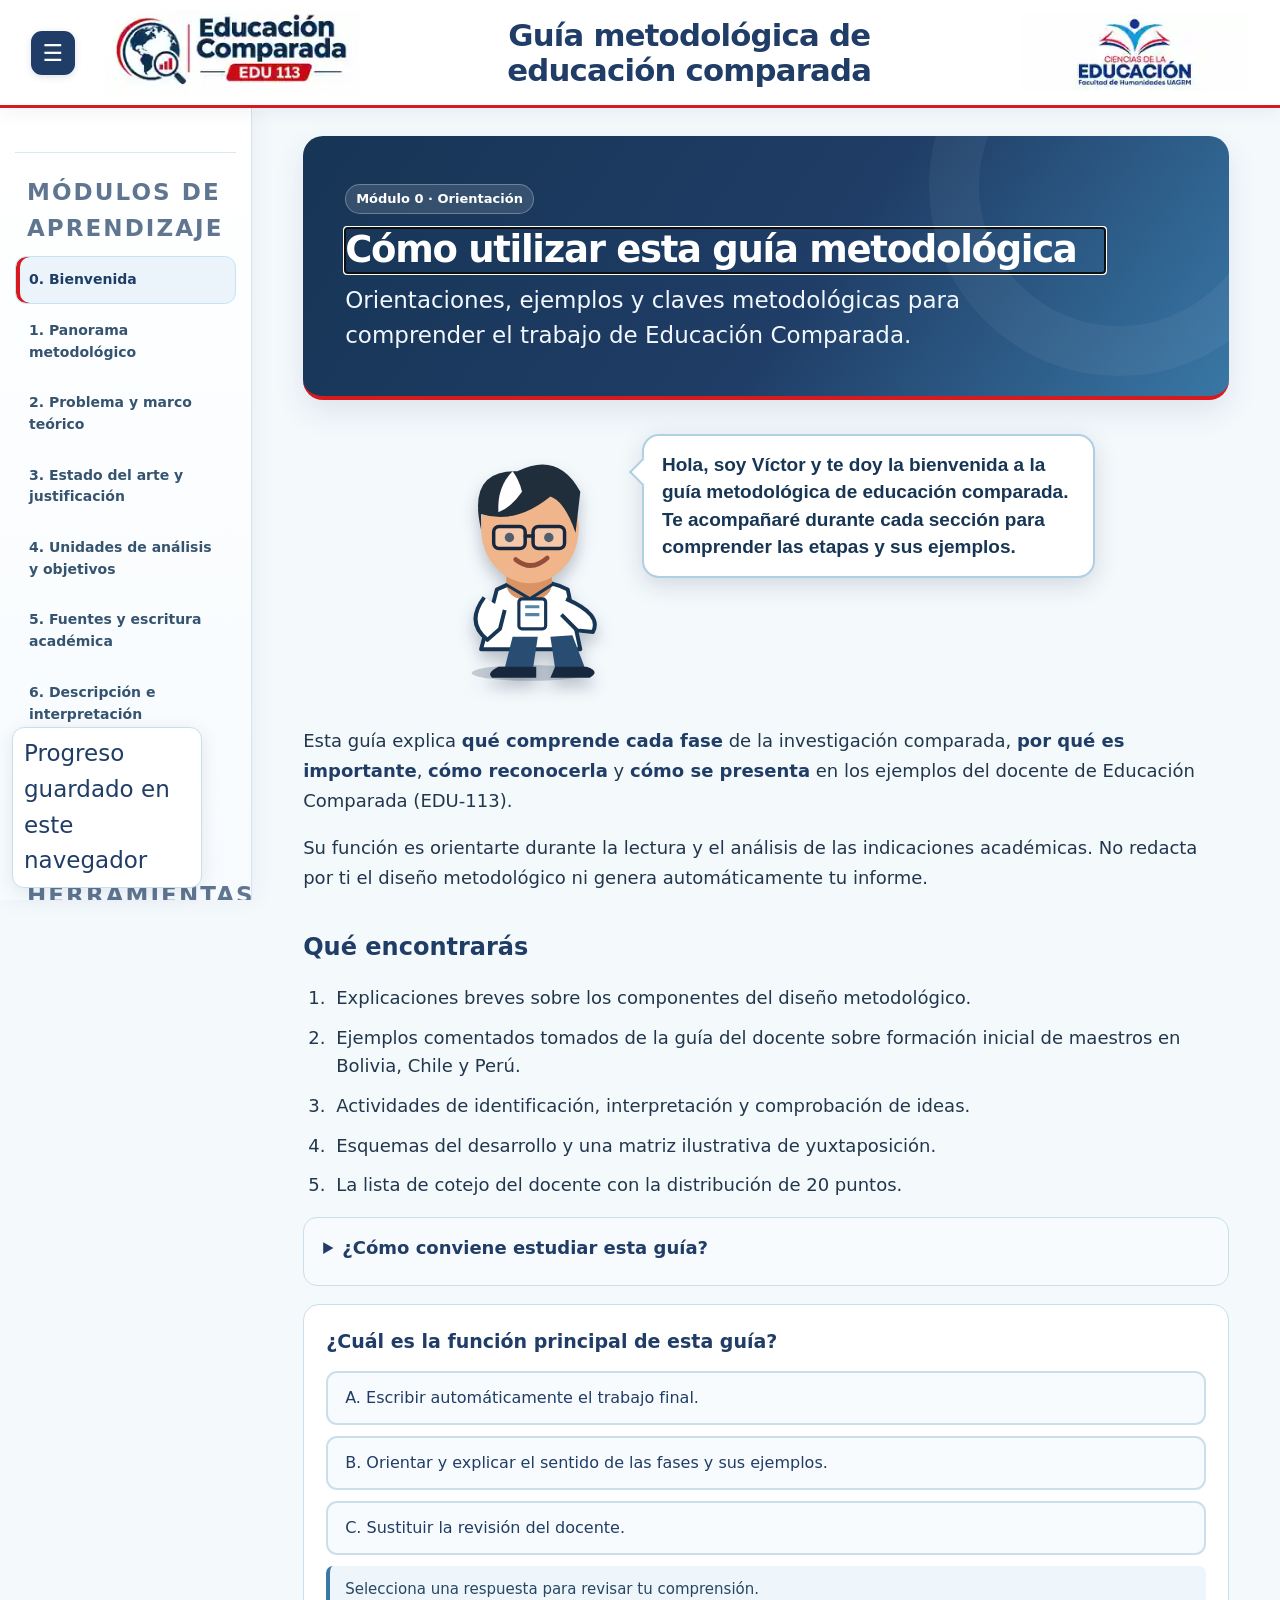
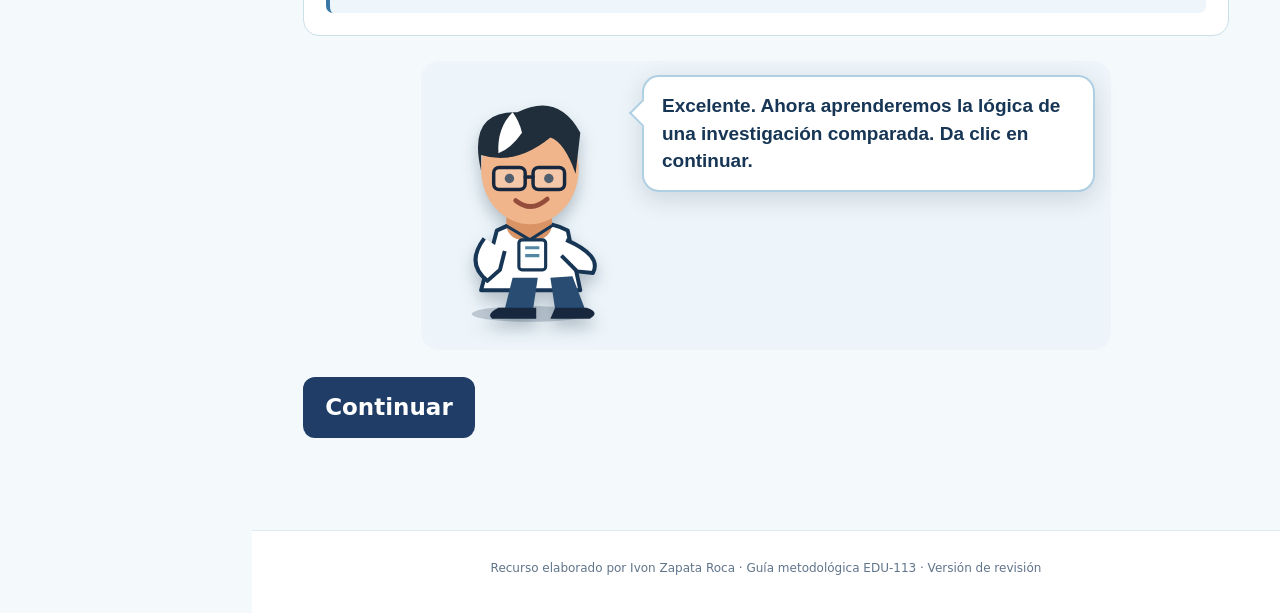
==== commit c2e54427: "fix(ui): restaurar proporcionalidad y navegación responsive en móvil sin alterar contenidos" ====
--- a/index.html
+++ b/index.html
@@ -1,7 +1,7 @@
 <!doctype html>
 <html lang="es"><head><meta charset="utf-8"><meta name="viewport" content="width=device-width,initial-scale=1">
 <title>Guía metodológica · Educación Comparada EDU-113</title><link rel="icon" type="image/svg+xml" href="assets/logo-educacion-comparada-edu113.svg">
-<link rel="stylesheet" href="css/style.css?v=0.8.1"><link rel="stylesheet" href="css/edu-v1.css?v=4.1"></head><body>
+<link rel="stylesheet" href="css/style.css?v=0.8.1"><link rel="stylesheet" href="css/edu-v4-5.css?v=4.7"><link rel="stylesheet" href="css/mobile-polish-v4-8.css?v=4.8"></head><body>
 <a class="skip-link" href="#mainContent">Saltar al contenido principal</a><header class="edu-header"><button id="sidebarToggle" onclick="toggleSidebar()" aria-controls="sidebar" aria-expanded="true" aria-label="Ocultar menú lateral">☰</button><div class="edu-header-logos"><img class="edu-header-main-logo" src="assets/logo-educacion-comparada-edu113.svg" alt="Educación Comparada EDU 113 · Logo oficial de la guía" width="280" height="93"><h1 class="edu-site-title">Guía metodológica de educación comparada</h1><img class="edu-header-academic-logo" src="assets/logo-ciencias-educacion.svg" alt="Ciencias de la Educación · Facultad de Humanidades UAGRM" width="280" height="93"></div></header><aside class="sidebar" id="sidebar" aria-label="Menú de navegación lateral"><div class="sidebar-brand"><button type="button" id="eduRouteBrand" class="edu-route-brand" aria-label="Abrir mapa de progreso"><strong>Ruta de investigación</strong><small>EDU-113 · Guía interactiva</small><span aria-hidden="true">↗</span></button></div><span class="sidebar-label">Navegación</span><button data-page="home" onclick="sidebarGo('home')"><span class="side-icon" aria-hidden="true">⌂</span>Inicio</button><button data-page="map" onclick="sidebarGo('map')"><span class="side-icon" aria-hidden="true">▦</span>Ruta metodológica</button><button data-page="progress" onclick="sidebarGo('progress')"><span class="side-icon" aria-hidden="true">◴</span>Mi progreso</button><span class="sidebar-label">Etapa I · Planifica</span><button data-page="s1" onclick="sidebarGo('s1')"><span class="side-icon" aria-hidden="true">①</span>Fundamentos</button><button data-page="s2" onclick="sidebarGo('s2')"><span class="side-icon" aria-hidden="true">②</span>Delimitación</button><button data-page="s3" onclick="sidebarGo('s3')"><span class="side-icon" aria-hidden="true">③</span>Objetivos</button><span class="sidebar-label">Próximas etapas</span><button onclick="sidebarGo('map')"><span class="side-icon" aria-hidden="true">▤</span>Investiga · Compara · Presenta</button></aside><div class="sidebar-backdrop" onclick="setSidebar(false)" aria-hidden="true"></div>
 <section id="home" class="hero"><span class="tag">UAGRM · Ciencias de la Educación</span><h1>Guía metodológica interactiva</h1><p>Investiga sistemas educativos de distintos países, compara sus semejanzas y diferencias y explica los factores que pueden influir en ellas mediante evidencias.</p><p>Consulta esta guía cada vez que necesites mejorar una etapa de tu trabajo académico.</p><div class="guide-scene" aria-label="Personaje orientador de la guía"><div class="guide-character guia-avatar" aria-hidden="true" style="box-sizing:border-box!important;width:min(5cm,40vw)!important;height:auto!important;aspect-ratio:5/7!important;max-width:5cm!important;max-height:7cm!important;min-width:0!important;flex:0 0 auto!important;display:flex!important;align-items:center!important;justify-content:center!important;"><svg width="189" height="265" style="display:block!important;width:100%!important;height:100%!important;max-width:100%!important;max-height:100%!important;flex:none!important;" viewBox="0 0 120 150" xmlns="http://www.w3.org/2000/svg" focusable="false"><ellipse cx="59" cy="144" rx="37" ry="5" fill="#07223d" opacity=".2"/><path d="M38 91 Q60 80 83 91 L91 129 H28Z" fill="#ffffff" stroke="#173655" stroke-width="2.5" stroke-linejoin="round"/><path d="M48 121 L43 141 H61 L64 121 M72 121 L75 141 H94 L86 120" fill="#284c72"/><path d="M39 140h24v7H35q-4-3 4-7m36 0h20q9 3 2 7H72Z" fill="#17283e"/><path d="M30 96 Q18 112 32 123 L40 116 L43 104 M82 97 Q105 107 99 118 L89 117 L79 107" fill="#ffffff" stroke="#173655" stroke-width="2.5" stroke-linejoin="round"/><rect x="44" y="74" width="29" height="23" rx="10" fill="#d99365"/><path d="M44 88 L59 97 L73 88" fill="none" stroke="#173655" stroke-width="2" stroke-linecap="round" stroke-linejoin="round"/><ellipse cx="59" cy="52" rx="31" ry="35" fill="#f0b58b"/><path d="M28 53 Q19 15 51 16 Q77 3 91 29 L88 55 Q81 35 72 32 Q50 50 28 43Z" fill="#202d3b"/><path d="M48 16 Q38 26 39 42 Q47 39 54 29 Q52 21 48 16Z" fill="#ffffff"/><circle cx="46" cy="58" r="3" fill="#17283e"/><circle cx="71" cy="58" r="3" fill="#17283e"/><g stroke="#17283e" stroke-width="2.2" fill="#ffffff" fill-opacity="0.25"><rect x="36" y="51" width="20" height="14" rx="3.5"/><rect x="61" y="51" width="20" height="14" rx="3.5"/><line x1="56" y1="57" x2="61" y2="57" stroke-linecap="round"/></g><path d="M50 72 Q60 80 70 71" fill="none" stroke="#954d3b" stroke-width="3" stroke-linecap="round"/><rect x="52" y="97" width="17" height="19" rx="2" fill="#ffffff" stroke="#173655" stroke-width="2"/><path d="M56 102h9m-9 5h9" stroke="#5286a4" stroke-width="2"/></svg></div><div class="guide-bubble">Hola, soy Víctor y te doy la bienvenida a la guía metodológica de educación comparada. Te acompañaré durante cada sección para comprender las etapas y sus ejemplos.</div></div><button class="cta" onclick="show('map')">Comenzar</button><p style="font-size:14px">Video introductorio: pendiente de incorporación. La guía puede utilizarse sin video.</p></section>
 <main class="container" id="mainContent" tabindex="-1">
@@ -13,4 +13,4 @@
 <section id="s3" hidden><div class="card"><div class="learning-lead"><span class="tag">Producto esperado · Etapa 3</span><h3>Una pregunta y objetivos que se correspondan</h3><div class="model-example"><strong>Modelo de coherencia</strong><p><b>Pregunta:</b> ¿qué semejanzas y diferencias existen en las estrategias de atención a dificultades de aprendizaje en primaria de Argentina, Bolivia y Perú?</p><p><b>Objetivo general:</b> comparar las estrategias de atención documentadas en los tres países.</p><p><b>Objetivos específicos:</b> identificar marcos normativos; describir estrategias de atención; contrastar semejanzas y diferencias.</p></div></div><div class="coherence-panel"><h3>Tu pregunta de investigación</h3><p id="questionMirror" class="mirror-text">Completa la pregunta en la estación 2 para verla aquí.</p><p class="field-tip">Comprueba si cada objetivo contribuye a responder esta pregunta. El panel no evalúa automáticamente su calidad académica.</p></div><details class="learning-fold"><summary>¿Cómo reviso la coherencia entre pregunta y objetivos?</summary><ol><li>Subraya el fenómeno y las unidades de comparación en la pregunta.</li><li>Comprueba que aparezcan también en el objetivo general.</li><li>Revisa que cada objetivo específico aporte una parte necesaria de la respuesta.</li></ol></details><span class="tag">Etapa I · Planifica</span><h2>3. Objetivos y diseño metodológico</h2><aside class="mentor-note" aria-label="Orientación del personaje guía"><span class="mentor-icon" aria-hidden="true">✦</span><div><strong>Al redactar objetivos</strong><p>Recuerda: los objetivos suelen redactarse con verbos en infinitivo, como analizar, identificar o comparar. Lo importante es que la acción sea clara y coherente con tu pregunta de investigación.</p></div></aside><p>Los objetivos indican <strong>qué se pretende lograr</strong>. Se formulan habitualmente con un verbo en infinitivo, seguido de la acción, el objeto de estudio y la delimitación pertinente. El objetivo general orienta la investigación; los específicos contribuyen a alcanzarlo.</p><h3>Taxonomía revisada de Bloom</h3><div class="grid"><div>1. Recordar: identificar</div><div>2. Comprender: explicar</div><div>3. Aplicar: utilizar</div><div>4. Analizar: comparar</div><div>5. Evaluar: justificar</div><div>6. Crear: proponer</div></div><p class="muted">Los niveles son orientativos: la complejidad depende de la tarea, no únicamente del verbo.</p><h3>Ejemplo didáctico</h3><p>Objetivo general: comparar el abordaje de las dificultades de aprendizaje en educación primaria de Argentina, Bolivia y Perú. Objetivos específicos: analizar marcos normativos, identificar dificultades documentadas y examinar estrategias de atención.</p><h3>Redacta tus objetivos</h3><label>Objetivo general</label><p class="field-tip">Ejemplo de estructura: verbo en infinitivo + objeto de estudio + unidades de comparación + delimitación pertinente.</p><textarea id="general" oninput="save()"></textarea><label>Objetivo específico 1</label><textarea id="specific1" oninput="save()"></textarea><label>Objetivo específico 2</label><textarea id="specific2" oninput="save()"></textarea><label>¿Cómo contribuyen estos objetivos a tu pregunta comparativa?</label><textarea id="coherence" oninput="save()"></textarea><button onclick="complete(3)">Continuar</button><p id="f3" class="feedback" role="status" aria-live="polite" hidden></p></div>
 <div class="card source-lab"><span class="tag">Laboratorio de investigación · Vista previa de la etapa 4</span><h2>Encuentra, registra y utiliza tu primera fuente</h2><p>Este laboratorio es una práctica opcional mientras desarrollamos la estación 4. No condiciona el desbloqueo de la ruta.</p><div class="learning-steps"><article class="step-panel"><span class="step-num">01</span><h3>Prueba una búsqueda concreta</h3><p>Consulta de ejemplo: <code>"dificultades específicas del aprendizaje" Argentina ley 27306</code>. Comprueba autoría institucional, fecha, texto completo y relación con tu pregunta.</p><details class="learning-fold"><summary>¿Dónde buscar dentro del documento?</summary><p>Busca el título, la institución autora, el año, los artículos o apartados sobre atención educativa y las páginas donde se encuentra la evidencia. Si el documento es una ley, registra el artículo correspondiente; no inventes páginas.</p></details></article><article class="step-panel"><span class="step-num">02</span><h3>Explora buscadores académicos</h3><div class="search-tools"><a href="https://scholar.google.com/" target="_blank" rel="noopener noreferrer"><span class="tool-mark tool-logo"><img src="https://www.google.com/s2/favicons?domain=scholar.google.com&amp;sz=128" alt="Logotipo de Google Académico" width="44" height="44" loading="lazy" referrerpolicy="no-referrer" onerror="this.hidden=true;this.nextElementSibling.hidden=false"><span class="tool-logo-fallback" hidden aria-hidden="true">G</span></span><strong>Google Académico</strong><small>Artículos y tesis</small></a><a href="https://elicit.com/" target="_blank" rel="noopener noreferrer"><span class="tool-mark tool-logo"><img src="https://www.google.com/s2/favicons?domain=elicit.com&amp;sz=128" alt="Logotipo de Elicit" width="44" height="44" loading="lazy" referrerpolicy="no-referrer" onerror="this.hidden=true;this.nextElementSibling.hidden=false"><span class="tool-logo-fallback" hidden aria-hidden="true">E</span></span><strong>Elicit</strong><small>Búsqueda asistida</small></a><a href="https://www.researchrabbit.ai/" target="_blank" rel="noopener noreferrer"><span class="tool-mark tool-logo"><img src="https://www.google.com/s2/favicons?domain=researchrabbit.ai&amp;sz=128" alt="Logotipo de ResearchRabbit" width="44" height="44" loading="lazy" referrerpolicy="no-referrer" onerror="this.hidden=true;this.nextElementSibling.hidden=false"><span class="tool-logo-fallback" hidden aria-hidden="true">R</span></span><strong>ResearchRabbit</strong><small>Investigaciones relacionadas</small></a></div><p class="field-tip">Los enlaces y los iconos de las plataformas se cargan mediante internet. Si una imagen no está disponible, se muestra su inicial.</p></article><article class="step-panel"><span class="step-num">03</span><h3>Construye un párrafo con evidencia</h3><aside class="citation-resource"><div><span class="tag">Lectura universitaria recomendada</span><h3>Cómo integrar una cita en tu propio texto</h3><p>La guía LEO de la Universidad de los Andes explica cómo seleccionar fuentes, contextualizar una cita, incorporarla y comentarla, además de revisar errores frecuentes.</p><a href="https://leo.uniandes.edu.co/uso-de-citas-en-la-escritura-academica/" target="_blank" rel="noopener noreferrer">Consultar «Uso de fuentes en la escritura académica» · Universidad de los Andes</a><p class="field-tip">Recurso externo: requiere conexión a internet.</p></div></aside><div class="model-example"><strong>Modelo de paráfrasis, no cita textual</strong><p><b>Antes:</b> Para analizar la atención educativa en Argentina, conviene examinar su marco normativo.</p><p><b>Evidencia:</b> La Ley 27.306 (Argentina, 2016) establece disposiciones sobre dificultades específicas del aprendizaje.</p><p><b>Comentario:</b> Este marco ofrece una dimensión para comparar con Bolivia y Perú; la existencia de una norma no demuestra su aplicación efectiva.</p></div><p class="field-tip">Verifica el texto legal original y prepara su referencia APA 7 antes de utilizarlo en un trabajo académico.</p><label for="preamble">Mi introducción a la evidencia</label><textarea id="preamble" oninput="save()" placeholder="Presento el tema y explico por qué consulto esta fuente"></textarea><label for="evidence">Mi paráfrasis o cita con referencia</label><textarea id="evidence" oninput="save()" placeholder="Autor o institución, año, idea comprobada y localizador si corresponde"></textarea><label for="commentary">Mi comentario crítico</label><textarea id="commentary" oninput="save()" placeholder="Explico qué aporta la evidencia a mi comparación"></textarea></article><article class="step-panel"><span class="step-num">04</span><h3>Ficha breve de mi fuente</h3><label for="sourceTitle">Título del documento</label><input id="sourceTitle" oninput="save()"><label for="sourceUrl">Enlace a la fuente</label><input id="sourceUrl" type="url" oninput="save()" placeholder="https://..."><label for="sourceLocator">Página, artículo o apartado</label><input id="sourceLocator" oninput="save()"><label for="sourceIdea">Idea útil para mi pregunta</label><textarea id="sourceIdea" oninput="save()"></textarea><label for="sourceNote">Mi interpretación o comentario</label><textarea id="sourceNote" oninput="save()"></textarea><p id="sourceStatus" class="field-tip" aria-live="polite">Los campos se guardan automáticamente en este navegador.</p></article></div></div></section><section id="progress" hidden><aside class="mentor-note" aria-label="Orientación del personaje guía"><span class="mentor-icon" aria-hidden="true">✦</span><div><strong>Cierre y revisión</strong><p>Revisa tus productos, identifica qué debes mejorar y conserva un respaldo. Una guía orienta el proceso; la validación académica corresponde a la revisión de las evidencias.</p></div></aside><div class="card"><h2>Mi progreso</h2><p>El avance se guarda automáticamente en este navegador. Puedes descargar un respaldo JSON para recuperarlo en otro dispositivo.</p><div class="progress"><div id="bar2"></div></div><p id="summary2"></p><button onclick="exportData()">Descargar respaldo</button> <label for="importfile">Importar respaldo</label><input id="importfile" type="file" accept=".json,application/json" onchange="importData(this)"><p class="muted">El progreso registra actividades realizadas, no certifica autoría, aprendizaje ni aprobación. Las revisiones oficiales corresponden al docente en los horarios establecidos.</p></div></section>
 </main><footer>Recurso elaborado por Ivon Zapata Roca · Guía metodológica EDU-113 · Versión de revisión</footer>
-<script src="js/app.js?v=0.8.2" defer></script><script src="js/edu-docx.js?v=1.0" defer></script><script src="js/edu-v1.js?v=4.1" defer></script></body></html>+<script src="js/app.js?v=0.8.2" defer></script><script src="js/edu-docx.js?v=1.0" defer></script><script src="js/edu-v4-5.js?v=4.7" defer></script></body></html>
--- a/css/edu-v4-5.css
+++ b/css/edu-v4-5.css
@@ -0,0 +1,946 @@
+/* EDU-113 1.0 · Etapas activas y microaprendizaje */
+:root{--edu-navy:#1f3d66;--edu-blue:#3977a5;--edu-bg:#f3f7fb;--edu-text:#243b54;--edu-border:#d4e2ec}
+#eduNext{max-width:1040px;margin:auto;color:var(--edu-text);font-size:23px}
+#eduNext[hidden]{display:none}
+#eduNext .edu-stage-path{font-size:23px;color:#5f748a;font-weight:700;margin:12px 0 22px}
+.edu-step-nav{display:flex;flex-wrap:wrap;gap:6px;margin:0 0 14px}
+.edu-step-nav button{width:40px;height:40px;border-radius:12px;padding:0;background:#eaf2f8;color:var(--edu-navy);font-weight:800;border:1px solid var(--edu-border)}
+.edu-step-nav button.active{color:white;background:var(--edu-navy);box-shadow:0 4px 15px #1f3d6633}
+.edu-step-nav button:disabled{opacity:.48}
+.edu-step-nav button:not(:disabled):hover{transform:translateY(-2px)}
+.edu-stage-header{background:linear-gradient(125deg,#1f3d66,#356e95);color:white;padding:clamp(23px,4vw,42px);border-radius:23px;margin:0 0 20px;position:relative;overflow:hidden}
+.edu-stage-header:after{content:'';position:absolute;right:-80px;top:-140px;width:280px;height:280px;border-radius:50%;border:50px solid #ffffff0c;pointer-events:none}
+.edu-stage-header h2{color:white;font-size:clamp(31px,3.3vw,37px);letter-spacing:-.035em;line-height:1.2;max-width:760px;margin:14px 0 10px}
+.edu-stage-header p{max-width:760px;margin:0;color:#f1f7fc}
+.edu-stage-header .tag{background:#ffffff25;color:white}
+.edu-panel{padding:clamp(20px,3vw,30px);background:#fff;border-radius:18px;border:1px solid var(--edu-border);box-shadow:0 8px 25px #1f3d6610;margin:18px 0;overflow-wrap:anywhere}
+.edu-panel h3{font-size:clamp(26px,2.8vw,31px);color:var(--edu-navy);margin:0 0 14px}
+.edu-panel h4{font-size:25px;color:var(--edu-navy)}
+.edu-panel p{line-height:1.6}
+.edu-panel label:not(.edu-check){display:block;margin:14px 0 7px;font-weight:650}
+.edu-panel input[type=text],.edu-panel textarea,.edu-panel select{font:inherit;width:100%;max-width:100%;border-radius:11px;background:#fcfdff;border:1px solid #b9cbd9;padding:12px;color:#203e5b}
+.edu-panel input:focus-visible,.edu-panel textarea:focus-visible,.edu-panel select:focus-visible{outline:3px solid #d9ab3d;outline-offset:2px}
+.edu-pill-flow{display:flex;flex-wrap:wrap;gap:8px}
+.edu-pill-flow span{border-radius:99px;background:#e8f1f8;border:1px solid #cbdcea;padding:8px 15px;color:var(--edu-navy);font-size:23px;font-weight:700}
+.edu-chips{display:flex;flex-wrap:wrap;gap:8px}
+.edu-chips button{background:#eaf4fa;color:var(--edu-navy);border:1px solid #c9dbe8}
+.edu-chips button:hover{background:#d4eaf6}
+.edu-quiz{border-left:4px solid #3977a5;padding:10px 14px;background:#f6fafd;border-radius:10px}
+.edu-question{font-weight:700;font-size:24px}
+.edu-answer{display:block;text-align:left;width:100%;max-width:780px;margin:8px 0;background:white;color:var(--edu-navy);border:1px solid #c9dbe8;border-radius:11px}
+.edu-answer.chosen{border:2px solid #3977a5;background:#e5f2fb}
+.edu-feedback{border-left:3px solid #7eafcc;background:#edf6fc;padding:11px 14px;border-radius:7px;font-size:23px}
+.edu-check-panel{border:1px solid #cbdfea;border-left:5px solid var(--edu-blue);padding:22px;border-radius:17px;background:#f0f7fc;margin:21px 0}
+.edu-check-panel h3{margin-top:0;color:var(--edu-navy)}
+.edu-check{display:flex;gap:12px;align-items:flex-start;margin:12px 0;cursor:pointer}
+.edu-check input{accent-color:var(--edu-navy);width:20px;height:20px;flex:0 0 auto;margin:2px 0 0}
+.edu-check span{line-height:1.45}
+.edu-criteria{display:grid;grid-template-columns:repeat(auto-fit,minmax(180px,1fr));gap:8px}
+.edu-primary,.edu-ghost{background:var(--edu-navy);color:#fff;font-weight:700;border-radius:11px}
+.edu-ghost{background:#eaf4fa;color:var(--edu-navy);border:1px solid #c5d9e7}
+.edu-module-actions{margin:22px 0 35px;padding:22px;background:white;border:1px solid var(--edu-border);border-radius:17px;display:flex;flex-wrap:wrap;gap:12px;align-items:center}
+.edu-module-actions button{flex:1;min-width:200px;min-height:48px}
+.edu-module-actions .edu-action-feedback{flex-basis:100%;margin:0;font-weight:650}
+.edu-action-feedback[data-status=error]{color:#9c3e1a}
+.edu-action-feedback[data-status=success]{color:#1e755b}
+.edu-save-notice{position:fixed;left:12px;bottom:12px;z-index:1150;font-size:23px;color:#1f3d66;background:#fff;border:1px solid #cddfeb;box-shadow:0 5px 18px #17365523;border-radius:12px;padding:8px 11px;pointer-events:none;max-width:190px}
+.edu-save-notice[data-status=error]{border-color:#b85138}
+.edu-order ol{list-style:none;counter-reset:ordered;padding:0}
+.edu-order li{counter-increment:ordered;display:flex;justify-content:space-between;align-items:center;gap:10px;padding:12px 15px;margin:8px 0;background:#f6f9fc;border:1px solid #d9e7ef;border-radius:10px;cursor:grab}
+.edu-order li:before{content:counter(ordered);display:grid;place-items:center;background:#1f3d66;color:white;width:27px;height:27px;border-radius:50%;font-weight:700;flex:none}
+.edu-order li span{flex:1}
+.edu-order li button{padding:7px 12px;background:white;color:var(--edu-navy);border:1px solid #c8dae8;margin-left:3px}
+.edu-match label{margin:14px 0!important;display:grid!important;gap:5px}
+.edu-resource-grid{display:grid;grid-template-columns:repeat(auto-fit,minmax(175px,1fr));gap:10px}
+.edu-resource-grid a{display:flex;align-items:center;gap:10px;border:1px solid #d3e3ed;border-radius:13px;padding:13px;text-decoration:none;color:var(--edu-navy);font-weight:700;background:#f8fbfd;transition:transform .2s,box-shadow .2s}
+.edu-resource-grid a:hover{transform:translateY(-2px);box-shadow:0 7px 17px #1f3d661b}
+.edu-resource-grid img{object-fit:contain;flex:none}
+.edu-case{padding:14px 18px;background:#f7fafc;border-radius:13px;border:1px solid #d8e4ec;margin:12px 0}
+.edu-case textarea{min-height:125px}
+.edu-table-scroll{max-width:100%;overflow-x:auto;border-radius:12px;border:1px solid #cadce8}
+.edu-matrix{border-collapse:collapse;width:100%;min-width:600px}
+.edu-matrix th,.edu-matrix td{border:1px solid #dce7ef;padding:12px;vertical-align:top}
+.edu-matrix thead th{background:#1f3d66;color:white}
+.edu-matrix tbody th{background:#e9f2f8;color:#1f3d66}
+.edu-matrix textarea{min-width:180px;resize:vertical}
+.edu-source{padding:13px;border-left:3px solid #23836d;background:#f3faf7;border-radius:8px;margin:8px 0}
+.edu-source p{font-size:23px;margin:4px 0}
+.edu-source button{background:white;border:1px solid #cbdfe2;color:#24475b}
+.edu-accordion>.edu-fold-body{padding:5px 16px 16px}
+#eduNext .edu-legacy{padding:0;background:transparent;border:none;box-shadow:none}
+#eduNext .edu-legacy>.card{box-shadow:0 7px 24px #1736550c}
+#eduNext .edu-legacy .mentor-note{margin:12px 0}
+#eduNext .edu-legacy button[onclick^="complete("]{display:none}
+#eduNext .edu-legacy>.card>p{max-width:800px}
+#eduNext .edu-legacy .grid{grid-template-columns:repeat(auto-fit,minmax(190px,1fr))}
+#eduNext .edu-legacy .learning-lead{margin-bottom:14px}
+#eduNext .edu-legacy .country-display{display:block}
+#eduNext .edu-legacy .country-facts{max-width:100%}
+#eduNext .edu-legacy input,#eduNext .edu-legacy textarea{max-width:100%}
+@media(max-width:850px){#eduNext{width:100%}.edu-panel{padding:19px}.edu-save-notice{bottom:86px}.edu-step-nav{gap:5px}.edu-step-nav button{width:35px;height:39px}.edu-module-actions{padding:15px}.edu-module-actions button{min-width:100%}}
+@media(prefers-reduced-motion:reduce){.edu-resource-grid a,.edu-step-nav button{transition:none!important;transform:none!important}}
+
+/* Vista accesible de la ruta completa */
+.edu-route-map{margin:20px 0}
+.edu-map-stations{display:grid;grid-template-columns:repeat(auto-fit,minmax(230px,1fr));gap:12px;margin:18px 0}
+.edu-map-stop{min-height:80px;text-align:left;line-height:1.4;background:#edf5fb;color:#1f3d66;border:1px solid #cadde9;border-radius:14px;padding:17px;font-weight:700}
+.edu-map-stop:not(:disabled):hover{background:#ddecf6;transform:translateY(-2px)}
+.edu-map-stop:disabled{background:#f4f6f8;color:#5c7184;cursor:not-allowed}
+.edu-route-map .tag{margin-bottom:12px}
+.sidebar [hidden]{display:none!important}
+@media (max-width:560px){.edu-map-stations{grid-template-columns:1fr}.edu-map-stop{min-height:64px}}
+
+/* EDU-113 1.0.1 · Navegación única y mapa de flujo en bienvenida */
+#eduNext .edu-step-nav,#eduNext .edu-stage-path{display:none!important}
+header nav,.radial-nav{display:none!important}
+.sidebar [data-edunav]{min-height:42px}
+.edu-workflow{display:flex;align-items:stretch;gap:6px;margin:20px 0 0;padding:8px 0;width:100%}
+.edu-flow-step{flex:1;min-width:0;border:1px solid #c9ddea;border-radius:15px;background:linear-gradient(180deg,#e8f4fb,#f5fafd);color:#1f3d66;min-height:126px;display:flex;flex-direction:column;align-items:center;justify-content:center;gap:5px;padding:12px 7px;text-align:center}
+.edu-flow-icon{display:grid;place-items:center;background:white;color:#1f3d66;font-size:32px;font-weight:700;width:42px;height:42px;border:1px solid #c1dce9;border-radius:12px}
+.edu-flow-step strong{font-size:23px}
+.edu-flow-step small{font-size:23px;line-height:1.35;max-width:125px}
+.edu-flow-arrow{display:grid;place-items:center;flex:0 0 18px;font-size:30px;font-weight:800;color:#3977a5}
+#eduNext .edu-module-actions:has([data-complete="0"]){justify-content:flex-end}
+#eduNext .edu-module-actions [data-complete="0"]{flex:0 1 240px}
+@media(max-width:750px){.edu-workflow{flex-direction:column;align-items:stretch;gap:3px}.edu-flow-arrow{transform:rotate(90deg);height:25px;flex:0 0 25px}.edu-flow-step{min-height:85px;display:grid;grid-template-columns:44px 1fr;column-gap:12px;text-align:left;padding:12px 15px}.edu-flow-icon{grid-row:span 2}.edu-flow-step small{max-width:none}.edu-flow-step strong{align-self:end}.edu-flow-step small{align-self:start}}
+@media(prefers-reduced-motion:reduce){.edu-flow-step,.edu-flow-arrow{transition:none!important}}
+
+/* EDU-113 módulo 1 · aprendizaje visual, casos y retroalimentación específica */
+#eduNext .edu-case-grid{display:grid;grid-template-columns:repeat(2,minmax(0,1fr));gap:12px;margin:15px 0}
+#eduNext .edu-case-tile{background:#edf6fc;border:1px solid #cbdfe9;border-radius:15px;padding:15px;display:flex;flex-direction:column;gap:7px;min-width:0}
+#eduNext .edu-case-icon{font-size:30px}
+#eduNext .edu-case-label{font-weight:750;font-size:23px;text-decoration:underline;color:#315c83}
+#eduNext .edu-case-tile strong{line-height:1.45;color:#193c5e;font-size:23px}
+#eduNext .edu-phenomena{display:grid;grid-template-columns:repeat(2,minmax(0,1fr));gap:10px;margin:18px 0}
+#eduNext .edu-phenomenon{background:#f5f9fc;color:#213e58;border:2px solid #d1e1eb;border-radius:14px;text-align:left;padding:15px;display:flex;flex-direction:column;gap:6px;min-height:125px;transition:border-color .18s,background-color .18s,transform .18s}
+#eduNext .edu-phenomenon:hover{border-color:#3977a5;background:#eaf4fb}
+#eduNext .edu-phenomenon.is-selected{border-color:#1f3d66;background:#e1f1fc;box-shadow:inset 0 0 0 1px #1f3d66}
+#eduNext .edu-phenomenon-icon{font-size:30px}
+#eduNext .edu-phenomenon strong{font-size:23px}
+#eduNext .edu-phenomenon small{font-size:23px;line-height:1.45;color:#465f75}
+#eduNext .edu-m1-assessment{display:grid;gap:12px}
+#eduNext .edu-mini-question{padding:14px 15px;border:1px solid #d9e5ef;border-radius:14px;background:#fbfdff}
+#eduNext .edu-mini-count{display:inline-block;color:#315c83;font-size:23px;font-weight:800;margin-bottom:9px}
+#eduNext .edu-m1-quiz .edu-question{margin:0 0 14px}
+#eduNext .edu-m1-quiz .edu-answer{margin:7px 0;min-height:45px}
+#eduNext .edu-feedback[data-result=correct]{background:#e8f7ef;color:#14583f;border-left:4px solid #23836d;font-weight:650}
+#eduNext .edu-feedback[data-result=incorrect]{background:#fff1ed;color:#8a3321;border-left:4px solid #bf573f;font-weight:650}
+#eduNext .edu-check-intro{padding:19px 20px 8px;border:1px solid #cbdfea;border-radius:15px 15px 0 0;background:#f1f7fc;margin-top:18px}
+#eduNext .edu-check-intro h3{color:#1f3d66;margin:0 0 9px}
+#eduNext .edu-check-intro p{margin:0 0 10px;line-height:1.5}
+#eduNext .edu-check-intro+.edu-check-panel{margin-top:0;border-top:0;border-radius:0 0 15px 15px}
+#eduNext .edu-check-intro+.edu-check-panel>h3{display:none}
+@media(max-width:620px){#eduNext .edu-case-grid,#eduNext .edu-phenomena{grid-template-columns:1fr}}
+@media(prefers-reduced-motion:reduce){#eduNext .edu-phenomenon{transition:none}}
+
+/* Módulo 2 · tarjetas de delimitación, países y controles */
+#eduNext .edu-m2-case-grid{display:grid;grid-template-columns:repeat(auto-fit,minmax(165px,1fr));gap:12px;margin:16px 0}
+#eduNext .edu-m2-case-tile{display:flex;flex-direction:column;gap:8px;padding:18px 15px;border-radius:16px;border:1px solid #c9dce8;background:#eaf4fb;min-height:145px}
+#eduNext .edu-m2-case-tile:nth-child(5n+2){background:#f0ecfa;border-color:#dcd3f0}
+#eduNext .edu-m2-case-tile:nth-child(5n+3){background:#eaf7ef;border-color:#c8e7d4}
+#eduNext .edu-m2-case-tile:nth-child(5n+4){background:#fff4e8;border-color:#f0dbc2}
+#eduNext .edu-m2-case-tile:nth-child(5n+5){background:#fceef3;border-color:#ebd0dd}
+#eduNext .edu-m2-card-no{font-size:23px;font-weight:800;opacity:.65}
+#eduNext .edu-m2-case-label{font-size:23px;text-decoration:underline;font-weight:800;color:#1f3d66}
+#eduNext .edu-m2-case-tile strong{font-size:23px;line-height:1.45;color:#223f5c}
+#eduNext .edu-m2-country-buttons{display:flex;flex-wrap:wrap;gap:10px;margin:16px 0}
+#eduNext .edu-m2-country-buttons button{display:flex;align-items:center;gap:10px;border:2px solid #cadde8;border-radius:14px;background:#f4f9fd;color:#1f3d66;padding:12px 18px;font-weight:800}
+#eduNext .edu-m2-country-buttons button.is-selected{border-color:#1f3d66;background:#dbeefa}
+#eduNext .edu-m2-country-buttons button span{font-size:31px}
+#eduNext .edu-m2-country-info{border:1px solid #d2e2ed;background:#f8fbfd;padding:20px;border-radius:16px}
+#eduNext .edu-m2-country-info h4{font-size:29px;margin:12px 0}
+#eduNext .edu-m2-country-info li{margin:10px 0;line-height:1.55}
+#eduNext .edu-m2-country-list,#eduNext .edu-m2-dim-list{display:grid;grid-template-columns:repeat(auto-fit,minmax(190px,1fr));gap:8px;margin:12px 0}
+#eduNext .edu-m2-country-list label,#eduNext .edu-m2-dim-list label{display:flex;align-items:center;gap:9px;background:#f3f8fc;border:1px solid #d3e2eb;padding:11px;border-radius:11px;cursor:pointer}
+#eduNext .edu-m2-country-list input,#eduNext .edu-m2-dim-list input{flex:0 0 auto;width:18px;height:18px;accent-color:#1f3d66}
+#eduNext .edu-m2-country-field,#eduNext .edu-m2-dimensions{border:1px solid #d2e2ed;border-radius:15px;padding:16px;margin:20px 0;min-width:0}
+#eduNext .edu-m2-country-field legend,#eduNext .edu-m2-dimensions legend{font-weight:800;color:#1f3d66;padding:0 6px}
+#eduNext .edu-m2-country-count{font-weight:800;color:#1f3d66}
+#eduNext .edu-m2-other[hidden]{display:none}
+#eduNext .edu-quiz .edu-feedback[data-result=correct]{color:#14583f;background:#e8f7ef;border-left:4px solid #23836d}
+#eduNext .edu-quiz .edu-feedback[data-result=incorrect]{color:#8a3321;background:#fff1ed;border-left:4px solid #bf573f}
+@media(max-width:560px){#eduNext .edu-m2-case-grid{grid-template-columns:repeat(2,minmax(0,1fr))}#eduNext .edu-m2-country-list,#eduNext .edu-m2-dim-list{grid-template-columns:1fr}}
+
+/* EDU-113 · Módulo 3: objetivos mediante tarjetas y preguntas guiadas */
+#eduNext .edu-m3-examples{display:grid;gap:12px}
+#eduNext .edu-m3-example{padding:18px;border:1px solid #ccdeea;border-radius:15px;background:#eef6fc}
+#eduNext .edu-m3-question{border-left:5px solid #3977a5}
+#eduNext .edu-m3-general{background:#eaf7ef;border-color:#cbe8d7;border-left:5px solid #23836d}
+#eduNext .edu-m3-specific-grid{display:grid;grid-template-columns:repeat(3,minmax(0,1fr));gap:10px}
+#eduNext .edu-m3-specific{background:#f5f1fd;border-color:#e0d5ef}
+#eduNext .edu-m3-label{display:flex;align-items:center;gap:8px;font-size:23px;font-weight:800;color:#1f3d66}
+#eduNext .edu-m3-example p{font-size:23px;line-height:1.55;margin:8px 0 0}
+#eduNext .edu-m3-num{display:grid;place-items:center;border-radius:50%;background:#1f3d66;color:white;width:25px;height:25px}
+#eduNext .edu-m3-step-intro{padding:13px 17px;border:1px dashed #9cb8cd;border-radius:12px;background:#f5f9fc}
+#eduNext .edu-m3-step-intro p{margin:4px 0 0;font-size:23px}
+#eduNext .edu-m3-question-box{background:#f7fafc;border:1px solid #d7e4ed;border-radius:15px;padding:20px;margin:16px 0}
+#eduNext .edu-m3-question-box h4{font-size:25px;margin:0 0 7px;color:#1f3d66}
+#eduNext .edu-m3-question-box>p{margin:7px 0 14px}
+#eduNext .edu-m3-question-box textarea{margin-bottom:12px}
+#eduNext .edu-m3-summary{display:grid;grid-template-columns:repeat(2,minmax(0,1fr));gap:7px;margin:12px 0}
+#eduNext .edu-m3-summary>div{background:#e9f3fa;padding:10px 12px;border-radius:9px;font-size:23px}
+#eduNext .edu-m3-hints{display:grid;grid-template-columns:repeat(2,minmax(0,1fr));gap:12px}
+#eduNext .edu-m3-hints>div{border-radius:12px;padding:13px;background:#eef5fa;border:1px solid #d0e0eb}
+@media(max-width:700px){#eduNext .edu-m3-specific-grid,#eduNext .edu-m3-hints,#eduNext .edu-m3-summary{grid-template-columns:1fr}}
+
+/* EDU-113 · Identidad visual institucional 1.4
+   Paleta: azul #1F3D66, rojo #D71920, celeste #EAF4FA, blanco #FFFFFF.
+   No se modifica el SVG ni la animación del personaje guía. */
+:root{
+  --azul:#1F3D66;
+  --azul2:#3977A5;
+  --claro:#BBDFF2;
+  --celeste:#EAF4FA;
+  --rojo:#D71920;
+  --fondo:#F4F9FC;
+  --tinta:#22364D;
+  --verde:#27846D;
+  --edu-navy:#1F3D66;
+  --edu-blue:#3977A5;
+  --edu-bg:#F4F9FC;
+  --edu-text:#22364D;
+  --edu-border:#D5E5F0;
+  --edu-red:#D71920;
+  --edu-sky:#EAF4FA;
+}
+body{background:#F4F9FC;color:#22364D;font-size:23px}
+header{
+  background:#FFFFFF;
+  border-bottom:3px solid #D71920;
+  box-shadow:0 3px 18px #1F3D6613;
+  color:#1F3D66;
+}
+header strong{font-weight:800;letter-spacing:.01em}
+#sidebarToggle{
+  background:#1F3D66;
+  color:white;
+  border-radius:11px;
+  box-shadow:0 2px 7px #1F3D6626;
+}
+#sidebarToggle:hover{background:#2B5B88}
+.sidebar{
+  background:linear-gradient(180deg,#FFFFFF 0%,#F7FBFE 100%);
+  border-right:1px solid #D3E3EF;
+  box-shadow:4px 0 22px #1F3D660D;
+}
+.sidebar-brand{border-bottom:1px solid #DCE8F1;padding-bottom:16px;margin-bottom:8px}
+.sidebar-brand strong{color:#1F3D66}
+.sidebar-label{color:#5F7590;font-size:23px}
+.sidebar button{color:#36546F;border:1px solid transparent;font-weight:650;border-radius:11px}
+.sidebar button:hover{background:#EAF4FA;border-color:#C9E3F4;color:#1F3D66}
+.sidebar button.active,.sidebar button[aria-current="page"]{
+  background:#EAF4FA;
+  border:1px solid #CAE3F3;
+  color:#1F3D66;
+  box-shadow:inset 4px 0 #D71920;
+}
+#eduNext .edu-stage-header,.hero{
+  background:linear-gradient(125deg,#173555 0%,#1F3D66 55%,#3977A5 100%);
+  border-radius:20px;
+}
+#eduNext .edu-stage-header{
+  border-bottom:4px solid #D71920;
+  box-shadow:0 12px 30px #1F3D661B;
+}
+#eduNext .edu-stage-header h2{font-weight:850}
+#eduNext .edu-stage-header .tag{
+  background:#FFFFFF20;
+  color:#FFFFFF;
+  border:1px solid #FFFFFF47;
+  font-weight:750;
+}
+#eduNext .edu-panel,.card{
+  border:1px solid #D6E6F0;
+  border-radius:17px;
+  background:#FFFFFF;
+  box-shadow:0 5px 20px #1F3D660D;
+}
+#eduNext .edu-panel{padding:clamp(19px,3vw,30px);margin:18px 0 22px}
+#eduNext .edu-panel h3,.card h2,.card h3{color:#1F3D66}
+#eduNext .edu-panel h3{
+  border-left:4px solid #D71920;
+  padding-left:12px;
+  letter-spacing:-.015em;
+}
+#eduNext .edu-panel h4{color:#285A82}
+#eduNext .edu-panel p{color:#344C63;line-height:1.6}
+#eduNext .edu-panel label{color:#28445E}
+#eduNext .edu-panel input[type=text],
+#eduNext .edu-panel input[type=url],
+#eduNext .edu-panel textarea,
+#eduNext .edu-panel select{
+  background:#FFFFFF;
+  color:#203B56;
+  border:1px solid #B8CEDE;
+  border-radius:11px;
+  transition:border-color .18s ease,box-shadow .18s ease;
+}
+#eduNext input:focus-visible,#eduNext textarea:focus-visible,#eduNext select:focus-visible,
+.sidebar button:focus-visible,#sidebarToggle:focus-visible{
+  outline:3px solid #D71920;
+  outline-offset:2px;
+}
+#eduNext .edu-panel input:focus,#eduNext .edu-panel textarea:focus,#eduNext .edu-panel select:focus{
+  border-color:#3977A5;
+  box-shadow:0 0 0 3px #BBDFF266;
+}
+#eduNext .edu-panel .field-tip{font-size:23px;color:#58718A}
+#eduNext button.edu-primary,.edu-primary,.card .cta{
+  background:#1F3D66;
+  color:white;
+  font-weight:750;
+  border-radius:11px;
+}
+#eduNext button.edu-primary:hover,.edu-primary:hover{background:#2B5B88}
+#eduNext button.edu-ghost,.edu-ghost{
+  background:#EAF4FA;
+  border:1px solid #C4DDED;
+  color:#1F3D66;
+  border-radius:11px;
+}
+#eduNext button.edu-ghost:hover,.edu-ghost:hover{background:#DCEFF9}
+#eduNext .edu-answer{
+  background:#FFFFFF;
+  border:1px solid #C8DEEB;
+  color:#1F3D66;
+  box-shadow:none;
+}
+#eduNext .edu-answer:hover{background:#F0F8FD;border-color:#3977A5}
+#eduNext .edu-answer.chosen{
+  background:#EAF4FA;
+  color:#1F3D66;
+  border:2px solid #3977A5;
+}
+#eduNext .edu-quiz{
+  background:#F3F9FD;
+  border-left:4px solid #3977A5;
+}
+#eduNext .edu-feedback{background:#EAF4FA;color:#294762;border-left:4px solid #3977A5}
+#eduNext .edu-feedback[data-result=correct]{
+  background:#EAF7F1;color:#165B43;border-left-color:#27846D;
+}
+#eduNext .edu-feedback[data-result=incorrect]{
+  background:#FFF0F0;color:#9A1921;border-left-color:#D71920;
+}
+#eduNext .edu-workflow{margin-top:20px}
+#eduNext .edu-flow-step{
+  background:#EFF8FE;
+  border:1px solid #C3E1F2;
+  box-shadow:0 2px 7px #1F3D660A;
+}
+#eduNext .edu-flow-step:last-child{
+  background:#1F3D66;
+  border-color:#1F3D66;
+  color:white;
+}
+#eduNext .edu-flow-step:last-child strong{color:white}
+#eduNext .edu-flow-step:last-child .edu-flow-icon{
+  background:#FFFFFF;
+  color:#D71920;
+  border-color:#FFFFFF;
+}
+#eduNext .edu-flow-step:last-child small{color:#EAF4FA}
+#eduNext .edu-flow-arrow{color:#D71920}
+#eduNext .edu-case-tile,
+#eduNext .edu-m2-case-tile,
+#eduNext .edu-m3-example,
+#eduNext .edu-m3-question-box,
+#eduNext .edu-m3-hints>div{
+  border-radius:14px;
+  border-color:#CADFED;
+}
+#eduNext .edu-case-tile,
+#eduNext .edu-m2-case-tile,
+#eduNext .edu-m3-question-box,
+#eduNext .edu-m3-hints>div{background:#F1F8FD}
+#eduNext .edu-m2-case-tile:nth-child(5n+2){background:#E8F3FB;border-color:#BFD9EC}
+#eduNext .edu-m2-case-tile:nth-child(5n+3){background:#FFFFFF;border-color:#C6DCEB}
+#eduNext .edu-m2-case-tile:nth-child(5n+4){background:#EAF4FA;border-color:#BED9EA}
+#eduNext .edu-m2-case-tile:nth-child(5n+5){background:#FFF3F4;border-color:#F3CDD1}
+#eduNext .edu-m2-card-no{color:#D71920;opacity:1}
+#eduNext .edu-m3-question{background:#F1F8FD;border-left-color:#3977A5}
+#eduNext .edu-m3-general{background:#E6F4FC;border-left-color:#D71920}
+#eduNext .edu-m3-specific{background:#F5FAFD;border-color:#C9DFEC}
+#eduNext .edu-m3-step-intro{background:#EAF4FA;border-color:#A8CCDF}
+#eduNext .edu-m3-num{background:#1F3D66}
+#eduNext .edu-m3-question-box{border-left:3px solid #BDDCEB}
+#eduNext .edu-phenomenon,.edu-m2-country-info,.edu-case{background:#F5FAFD;border-color:#D0E3EE}
+#eduNext .edu-phenomenon.is-selected,
+#eduNext .edu-m2-country-buttons button.is-selected{
+  background:#EAF4FA;
+  border-color:#3977A5;
+  box-shadow:inset 4px 0 #D71920;
+}
+#eduNext .edu-check-panel{
+  background:#F2F9FD;
+  border:1px solid #C9DFEB;
+  border-left:5px solid #D71920;
+}
+#eduNext .edu-check-intro{
+  background:#EAF4FA;
+  border-color:#C9DFEB;
+}
+#eduNext .edu-m2-country-list label,
+#eduNext .edu-m2-dim-list label{
+  background:#F4FAFE;
+  border-color:#D4E4F0;
+}
+#eduNext .edu-m2-country-list label:has(input:checked),
+#eduNext .edu-m2-dim-list label:has(input:checked){
+  background:#EAF4FA;
+  border-color:#3977A5;
+}
+#eduNext input[type=checkbox],#eduNext input[type=radio]{accent-color:#1F3D66}
+#eduNext .edu-resource-grid a{
+  background:#F4FAFE;
+  border:1px solid #CFE3EF;
+}
+#eduNext .edu-resource-grid a:hover{background:#EAF4FA}
+#eduNext .edu-matrix thead th{background:#1F3D66}
+#eduNext .edu-matrix tbody th{background:#EAF4FA}
+#eduNext .edu-source{background:#EAF4FA;border-left:4px solid #3977A5}
+#eduNext .edu-accordion summary,
+#eduNext details summary{color:#1F3D66;font-weight:750}
+#eduNext .edu-accordion[open]>summary{background:#EAF4FA}
+.guide-bubble{
+  background:#FFFFFF;
+  color:#1F3D66;
+  border:1px solid #CAE1EE;
+  box-shadow:0 8px 23px #1F3D6618;
+}
+/* Intencionalmente no hay cambios de proporción, color ni animación
+   en .guide-character o su SVG. */
+.edu-save-notice{
+  background:#FFFFFF;
+  border:1px solid #C9DFEA;
+  color:#1F3D66;
+  box-shadow:0 4px 18px #1F3D661B;
+}
+footer{color:#60748B;border-top:1px solid #E0E9F2;background:#FFFFFF}
+@media(max-width:650px){
+  #eduNext .edu-stage-header{border-radius:15px}
+  #eduNext .edu-panel{border-radius:14px}
+  #eduNext .edu-panel h3{font-size:26px}
+}
+@media(prefers-reduced-motion:reduce){
+  #eduNext .edu-phenomenon,#eduNext .edu-resource-grid a,
+  #eduNext .edu-panel input,#eduNext .edu-panel textarea{transition:none!important}
+}
+
+/* EDU 113 v1.5 — cabecera con los logotipos oficiales proporcionados.
+   Imágenes independientes, responsive, sin alterar personaje guía. */
+header.edu-header{
+  --header-h:100px;
+  height:var(--header-h);
+  min-height:var(--header-h);
+  padding:8px clamp(14px,2.4vw,32px);
+  display:flex;
+  flex-wrap:nowrap;
+  gap:clamp(12px,2.3vw,30px);
+  align-items:center;
+  background:#fff;
+  border-bottom:3px solid #D71920;
+  overflow:visible;
+}
+.edu-header-logos{
+  display:flex;
+  align-items:center;
+  justify-content:space-between;
+  gap:20px;
+  flex:1;
+  min-width:0;
+  max-width:1120px;
+}
+.edu-header-logos img{
+  display:block;
+  height:auto;
+  object-fit:contain;
+  background:#fff;
+  flex-shrink:1;
+  min-width:0;
+}
+.edu-header-main-logo{
+  width:clamp(200px,28vw,290px);
+  max-height:86px;
+}
+.edu-header-academic-logo{
+  width:clamp(178px,23vw,252px);
+  max-height:82px;
+}
+header.edu-header #sidebarToggle{
+  flex:0 0 44px;
+  width:44px;
+  height:44px;
+}
+.sidebar{top:100px}
+@media(max-width:620px){
+  header.edu-header{
+    --header-h:145px;
+    height:var(--header-h);
+    min-height:var(--header-h);
+    padding:6px 12px 10px;
+    display:grid;
+    grid-template-columns:44px minmax(0,1fr);
+    grid-template-rows:77px 48px;
+    column-gap:8px;
+    row-gap:0;
+    align-items:center;
+  }
+  header.edu-header #sidebarToggle{grid-column:1;grid-row:1}
+  .edu-header-logos{
+    display:contents;
+  }
+  .edu-header-main-logo{
+    grid-column:2;
+    grid-row:1;
+    justify-self:center;
+    width:min(100%,252px);
+    max-height:77px;
+  }
+  .edu-header-academic-logo{
+    grid-column:1 / -1;
+    grid-row:2;
+    justify-self:center;
+    width:min(60vw,184px);
+    max-height:48px;
+  }
+  .sidebar{top:145px}
+}
+@media(min-width:621px) and (max-width:800px){
+  .edu-header-main-logo{width:clamp(180px,29vw,235px)}
+  .edu-header-academic-logo{width:clamp(155px,25vw,210px)}
+}
+
+/* EDU-113 v1.6 · Cabecera institucional y ruta de islas */
+header.edu-header{--header-h:108px;height:var(--header-h);min-height:var(--header-h)}
+.edu-header-logos{max-width:none;justify-content:space-between;gap:clamp(9px,2vw,24px)}
+.edu-header-main-logo{flex:0 1 255px;width:clamp(155px,23vw,255px)}
+.edu-header-academic-logo{flex:0 1 230px;width:clamp(145px,21vw,230px)}
+.edu-site-title{flex:1 1 280px;min-width:165px;text-align:center;font-weight:850;letter-spacing:-.025em;line-height:1.13;font-size:clamp(23px,2.4vw,35px);color:#1F3D66;margin:0;text-wrap:balance}
+.sidebar{top:108px}
+.sidebar-brand .edu-route-brand{display:block;position:relative;padding:12px 30px 12px 12px;width:100%;background:#EAF4FA;border:1px solid #BDD8E9;border-left:4px solid #D71920;text-align:left;border-radius:12px}
+.sidebar-brand .edu-route-brand strong{display:block;color:#1F3D66;font-size:23px}
+.sidebar-brand .edu-route-brand small{display:block;color:#556F87;font-size:23px}
+.sidebar-brand .edu-route-brand span{position:absolute;right:10px;top:50%;transform:translateY(-50%);color:#D71920;font-weight:850;font-size:26px}
+.sidebar-brand .edu-route-brand:hover{background:#DCEFF9}
+.sidebar [data-edunav]:disabled{opacity:.52;cursor:not-allowed}
+.edu-island-map{overflow:hidden;background:linear-gradient(180deg,#fff 0%,#F3FAFE 100%)}
+.edu-island-heading{display:flex;align-items:center;justify-content:space-between;gap:18px}
+.edu-island-heading h2{font-size:clamp(31px,3.2vw,37px);margin:9px 0;color:#1F3D66}
+.edu-island-heading p{max-width:610px;color:#445F77}
+.edu-island-meter{display:flex;flex-direction:column;align-items:center;justify-content:center;min-width:130px;padding:16px;background:#EAF4FA;border-radius:16px;color:#1F3D66;font-size:35px}
+.edu-island-meter small{font-weight:600;font-size:23px;color:#58718A}
+.edu-island-track{height:13px;border-radius:20px;background:#D4E6F0;overflow:hidden;margin:18px 0}
+.edu-island-track span{display:block;height:100%;background:linear-gradient(90deg,#3977A5,#1F3D66)}
+.edu-island-legend{display:flex;flex-wrap:wrap;gap:18px;color:#47677F;font-size:23px;font-weight:650;margin:14px 0 22px}
+.edu-island-legend span:nth-child(1){color:#3977A5}.edu-island-legend span:nth-child(2){color:#D71920}.edu-island-legend span:nth-child(3){color:#9AAEBD}
+.edu-island-list{position:relative;display:flex;flex-direction:column;gap:26px;padding:25px 10px}
+.edu-island-list:before{content:'';position:absolute;top:20px;bottom:20px;left:50%;width:5px;border-radius:5px;transform:translateX(-50%);background:repeating-linear-gradient(to bottom,#A8CEE5 0 16px,transparent 16px 28px)}
+.edu-island-stage{position:relative;z-index:1;display:flex;align-items:center;min-height:144px}
+.edu-island-stage:nth-child(odd){justify-content:flex-start;padding-left:3%}
+.edu-island-stage:nth-child(even){justify-content:flex-end;padding-right:3%}
+.edu-island-button{position:relative;display:flex;align-items:center;gap:15px;width:min(410px,47%);min-height:126px;padding:20px;text-align:left;background:#FFF;color:#1F3D66;border:3px solid #A7CADE;border-radius:54% 46% 55% 43% / 27% 34% 28% 38%;box-shadow:0 10px 0 #D7EAF5,0 17px 25px #1F3D6618;transition:transform .18s ease}
+.edu-island-stage.done .edu-island-button{background:#EAF4FA;border-color:#3977A5}
+.edu-island-stage.current .edu-island-button{border-color:#D71920;box-shadow:0 10px 0 #F4DDE1,0 17px 28px #1F3D6620}
+.edu-island-stage.locked .edu-island-button{opacity:.64;cursor:not-allowed}
+.edu-island-button:not(:disabled):hover{transform:translateY(-3px)}
+.edu-island-number{display:grid;place-items:center;flex:0 0 48px;width:48px;height:48px;border-radius:50%;background:#1F3D66;color:#fff;font-weight:800;font-size:29px}
+.edu-island-stage.current .edu-island-number{background:#D71920}
+.edu-island-stage.locked .edu-island-number{background:#91A7B8}
+.edu-island-info{display:flex;flex-direction:column;gap:5px;min-width:0}
+.edu-island-info strong{font-size:23px;color:#1F3D66;line-height:1.25}
+.edu-island-info small{font-size:23px;color:#4A657C;line-height:1.4}
+.edu-island-info em{font-size:23px;font-style:normal;font-weight:850;letter-spacing:.04em;color:#3977A5}
+.edu-island-stage.current .edu-island-info em{color:#D71920}
+.edu-island-avatar{position:absolute;bottom:calc(100% - 26px);left:calc(100% - 12px);width:68px;height:90px;pointer-events:none;animation:route-float 2.8s ease-in-out infinite;filter:drop-shadow(0 4px 5px #193c5d33)}
+
+/* EDU-113 3.0 · Guía metodológica basada en el material docente */
+#eduNext .edu-module-content{max-width:960px;margin:0 auto}
+#eduNext .edu-guide-reading{display:grid;gap:18px;margin-bottom:20px}
+#eduNext .edu-guide-reading > h3{font-size:24px;color:#1f3d66;margin:18px 0 0;font-weight:800}
+#eduNext .edu-guide-reading > p{font-size:18px;line-height:1.65;margin:0}
+#eduNext .edu-guide-reading .edu-guide-steps{padding-left:28px;margin:0;display:grid;gap:12px}
+#eduNext .edu-guide-reading .edu-guide-steps li{padding-left:5px;font-size:18px;line-height:1.55}
+#eduNext .edu-guide-reading strong{color:#1f3d66}
+#eduNext .edu-guide-fold{border:1px solid #c9dfea;border-radius:14px;background:#f8fbfd;padding:16px 19px}
+#eduNext .edu-guide-fold summary{font-size:18px;font-weight:750;color:#1f3d66;cursor:pointer;min-height:35px}
+#eduNext .edu-guide-fold p{font-size:17px;line-height:1.6;margin:12px 0 0}
+#eduNext .edu-guide-annotated{background:#edf5fa;border-left:5px solid #3977a5;border-radius:13px;padding:20px 24px;display:grid;gap:9px}
+#eduNext .edu-guide-annotated h3{color:#1f3d66;margin:0;font-size:20px}
+#eduNext .edu-guide-annotated p{margin:0;font-size:17px;line-height:1.55}
+#eduNext .edu-guide-annotated ol{margin:4px 0;padding-left:23px;font-size:17px;line-height:1.6}
+#eduNext .edu-guide-flow{display:flex;gap:12px;flex-wrap:wrap;align-items:center}
+#eduNext .edu-guide-flow span{background:#eaf4fa;border:1px solid #a3c7e0;border-radius:12px;color:#1f3d66;padding:12px 17px;font-weight:750;font-size:16px}
+#eduNext .edu-guide-flow span:not(:last-child)::after{content:" →";color:#d71920;margin-left:7px}
+#eduNext .edu-guide-contrast,#eduNext .edu-guide-columns{display:grid;grid-template-columns:repeat(auto-fit,minmax(215px,1fr));gap:13px}
+#eduNext .edu-guide-contrast > div,#eduNext .edu-guide-columns > div{background:#f2f8fc;border:1px solid #d3e5f0;border-radius:13px;padding:18px}
+#eduNext .edu-guide-contrast p,#eduNext .edu-guide-columns p{margin:7px 0 0;line-height:1.55;font-size:16px}
+#eduNext .edu-guide-table-wrap{overflow-x:auto;max-width:100%;border-radius:12px}
+#eduNext .edu-guide-table{border-collapse:collapse;width:100%;font-size:15px;min-width:560px}
+#eduNext .edu-guide-table th,#eduNext .edu-guide-table td{padding:13px 12px;border:1px solid #bed4e4;text-align:left;vertical-align:top;line-height:1.5}
+#eduNext .edu-guide-table thead th{background:#1f3d66;color:#fff;font-weight:800}
+#eduNext .edu-guide-table tbody th{background:#e8f3fa;color:#1f3d66}
+#eduNext .edu-guide-table .edu-guide-total th{background:#e3f2ec;color:#173b31}
+#eduNext .edu-guide-note{font-size:15px!important;color:#526d83;line-height:1.5!important}
+#eduNext .edu-guide-quiz{border:1px solid #c9dfea;border-radius:16px;padding:22px;background:#fff;display:grid;gap:11px}
+#eduNext .edu-guide-question{font-size:19px;font-weight:750;line-height:1.5;margin:0 0 4px;color:#1f3d66}
+#eduNext [data-guide-choice]{width:100%;text-align:left;border:2px solid #cbdfeb;border-radius:11px;background:#f7fbfd;color:#1f3d66;padding:13px 17px;font-size:16px;line-height:1.5;min-height:48px}
+#eduNext [data-guide-choice]:hover,#eduNext [data-guide-choice]:focus-visible{border-color:#3977a5;background:#ecf7ff}
+#eduNext [data-guide-choice].is-selected{border-color:#1f3d66;background:#e3f0fa;font-weight:700}
+#eduNext .edu-guide-feedback{margin:0;border-left:4px solid #3977a5;padding:12px 15px;background:#eef6fb;color:#274764;border-radius:7px;font-size:15px;line-height:1.55}
+#eduNext .edu-guide-feedback[data-result="correct"]{background:#eef8f3;border-left-color:#27846d;color:#205847}
+#eduNext .edu-guide-feedback[data-result="incorrect"]{background:#fff3f2;border-left-color:#d71920;color:#793d42}
+#eduNext .edu-guide-selfcheck{display:grid;gap:13px;padding:19px;background:#f4f9fc;border-radius:13px}
+#eduNext .edu-guide-selfcheck label{font-size:16px;line-height:1.45;display:flex;align-items:flex-start;gap:11px}
+#eduNext .edu-guide-selfcheck input{width:19px;height:19px;flex:0 0 19px;accent-color:#1f3d66;margin-top:3px}
+#eduNext .edu-guide-navigation{display:flex;gap:12px;justify-content:space-between;flex-wrap:wrap;margin:27px 0}
+#eduNext .edu-guide-navigation button{min-width:145px;padding:13px 22px;font-weight:800;border-radius:12px}
+#eduNext .guia-personaje{display:flex;align-items:center;justify-content:center;gap:24px;flex-wrap:wrap;padding:20px 16px;margin:6px 0 22px;font-family:Arial,sans-serif;border-radius:18px}
+#eduNext .guia-personaje.guia-cierre{background:#edf5fa;margin:25px 0}
+#eduNext .guia-avatar,.guia-avatar.guide-character{width:130px;height:155px;display:flex;align-items:flex-end;justify-content:center;animation:guia-flotar 3.4s ease-in-out infinite;filter:drop-shadow(0 9px 8px #071c3240);flex:0 0 130px}
+#eduNext .guia-avatar svg,.guia-avatar.guide-character svg{width:118px;height:148px}
+#eduNext .guia-mensaje{background:#fff;color:#173655;border:1px solid #c9dfea;border-radius:15px;padding:16px 20px;max-width:520px;font-size:21px;font-weight:600;line-height:1.5;box-shadow:0 7px 25px #071c3225}
+@keyframes guia-flotar{0%,100%{transform:translateY(0)}50%{transform:translateY(-9px)}}
+@media(max-width:480px){#eduNext .guia-personaje{gap:12px;padding:12px}#eduNext .guia-mensaje{max-width:100%;font-size:17px}#eduNext .edu-guide-reading > p{font-size:16px}#eduNext .edu-guide-reading > h3{font-size:21px}#eduNext .edu-guide-navigation button{flex:1 1 130px}}
+@media(prefers-reduced-motion:reduce){#eduNext .guia-avatar,.guia-avatar.guide-character{animation:none!important}}
+
+/* EDU-113 v3.1: dimensiones físicas explícitas para evitar escalados inesperados */
+#home .guide-scene{display:flex;align-items:center;justify-content:center;gap:16px;flex-wrap:wrap}
+#home .guide-character.guia-avatar,
+#eduNext .guia-personaje .guia-avatar{
+  box-sizing:border-box!important;
+  width:5cm!important;height:7cm!important;
+  max-width:5cm!important;max-height:7cm!important;
+  min-width:0!important;flex:0 0 5cm!important;
+  display:flex!important;align-items:flex-end;justify-content:center;
+}
+#home .guide-character.guia-avatar > svg,
+#eduNext .guia-personaje .guia-avatar > svg{
+  display:block!important;width:100%!important;height:100%!important;
+  max-width:100%!important;max-height:100%!important;
+  min-width:0!important;flex:none!important;
+}
+#eduNext .guia-personaje{display:flex;align-items:center;justify-content:center;gap:18px;flex-wrap:wrap;padding:12px 16px;margin:8px 0 18px}
+#home .guide-bubble,
+#eduNext .guia-personaje .guia-mensaje{
+  box-sizing:border-box;flex:0 1 390px;max-width:min(390px,100%);
+  font-size:19px!important;line-height:1.45;overflow-wrap:break-word;
+  padding:13px 17px;border:1px solid #c9dfea;border-radius:15px;
+  background:#fff;color:#173655;box-shadow:0 7px 25px #071c3225;
+}
+@media(max-width:650px){
+  #home .guide-character.guia-avatar,#eduNext .guia-personaje .guia-avatar{
+    width:4cm!important;height:5.6cm!important;
+    max-width:4cm!important;max-height:5.6cm!important;
+    flex-basis:4cm!important;
+  }
+  #home .guide-bubble,#eduNext .guia-personaje .guia-mensaje{
+    font-size:17px!important;flex-basis:100%;max-width:100%;padding:12px 14px;
+  }
+  #eduNext .guia-personaje{gap:9px;padding:9px 6px}
+}
+@media(prefers-reduced-motion:reduce){
+ #home .guide-character.guia-avatar,#eduNext .guia-personaje .guia-avatar{animation:none!important}
+}
+
+/* EDU-113 3.2 · Refuerzo de contención: corrige SVG gigante en módulos y portada. */
+#eduNext .edu-module-content .guia-personaje,
+#home .guide-scene{
+  display:flex!important;
+  align-items:center!important;
+  justify-content:center!important;
+  flex-wrap:wrap!important;
+  gap:14px!important;
+  max-width:100%!important;
+  overflow:visible;
+}
+#eduNext .edu-module-content .guia-personaje > .guia-avatar,
+#home .guide-scene > .guia-avatar{
+  width:min(5cm,40vw)!important;
+  max-width:5cm!important;
+  min-width:0!important;
+  height:auto!important;
+  max-height:7cm!important;
+  aspect-ratio:5/7!important;
+  flex:0 0 auto!important;
+  box-sizing:border-box!important;
+  overflow:hidden!important;
+}
+#eduNext .edu-module-content .guia-personaje > .guia-avatar > svg,
+#home .guide-scene > .guia-avatar > svg{
+  display:block!important;
+  width:100%!important;
+  height:100%!important;
+  max-width:100%!important;
+  max-height:100%!important;
+  min-width:0!important;
+  min-height:0!important;
+  flex:none!important;
+}
+#eduNext .edu-module-content .guia-personaje > .guia-mensaje,
+#home .guide-scene > .guide-bubble{
+  box-sizing:border-box!important;
+  flex:0 1 360px!important;
+  width:auto!important;
+  max-width:min(360px,100%)!important;
+  font-size:19px!important;
+  line-height:1.45!important;
+  overflow-wrap:break-word;
+}
+@media(max-width:600px){
+ #eduNext .edu-module-content .guia-personaje > .guia-mensaje,
+ #home .guide-scene > .guide-bubble{
+   font-size:17px!important;
+   flex:0 1 100%!important;
+   max-width:100%!important;
+ }
+}
+
+/* EDU-113 3.3: globos orientadores y lista de cotejo delimitada */
+#eduNext .guia-personaje .guia-mensaje,
+#home .guide-scene .guide-bubble{
+  position:relative;
+  border:2px solid #afcfe2!important;
+  border-radius:18px!important;
+  background:#fff!important;
+}
+#eduNext .guia-personaje .guia-mensaje::before,
+#home .guide-scene .guide-bubble::before{
+  content:"";position:absolute;left:-11px;top:24px;
+  width:18px;height:18px;background:#fff;
+  border-left:2px solid #afcfe2;border-bottom:2px solid #afcfe2;
+  transform:rotate(45deg);
+}
+#eduNext .edu-rubric{border:2px solid #1f3d66!important;border-collapse:collapse!important;min-width:840px;background:#fff}
+#eduNext .edu-rubric th,#eduNext .edu-rubric td{
+ border:1.5px solid #567a9d!important;padding:11px 10px;vertical-align:middle;
+}
+#eduNext .edu-rubric thead th{background:#1f3d66!important;color:#fff!important;text-align:center}
+#eduNext .edu-rubric th[scope=rowgroup]{background:#dcecf7!important;vertical-align:middle}
+#eduNext .edu-rubric .edu-rubric-max{text-align:center;font-weight:800;color:#1f3d66}
+#eduNext .edu-rubric input,#eduNext .edu-rubric textarea{
+ display:block;width:100%;min-width:78px;box-sizing:border-box;
+ border:1.5px solid #8aaec6;border-radius:7px;padding:9px;
+ background:#fff;color:#243b54;font:inherit;font-size:15px;
+}
+#eduNext .edu-rubric input:focus-visible,#eduNext .edu-rubric textarea:focus-visible{
+ outline:3px solid #d71920;outline-offset:1px;
+}
+#eduNext .edu-rubric output{font-weight:800;color:#1f3d66;white-space:nowrap}
+#eduNext .edu-rubric .edu-guide-total th,#eduNext .edu-rubric .edu-guide-total td{background:#e8f4eb!important;font-weight:700}
+@media(max-width:650px){
+ #eduNext .guia-personaje .guia-mensaje::before,#home .guide-scene .guide-bubble::before{
+  left:24px;top:-11px;transform:rotate(135deg)
+ }
+ #eduNext .edu-rubric{min-width:790px}
+}
+
+
+/* EDU-113 3.4: globo de diálogo junto al rostro del personaje, no debajo.
+   Sobrescribe el flex-wrap heredado y conserva el tamaño máximo del avatar. */
+#home .guide-scene,
+#eduNext .edu-module-content .guia-personaje{
+  display:grid!important;
+  grid-template-columns:minmax(0, 5cm) minmax(0, 1fr)!important;
+  align-items:start!important;
+  justify-content:center!important;
+  column-gap:16px!important;
+  row-gap:0!important;
+  width:min(100%,690px)!important;
+  max-width:100%!important;
+  min-width:0!important;
+  margin-left:auto!important;
+  margin-right:auto!important;
+  overflow:visible!important;
+}
+#home .guide-scene > .guide-character.guia-avatar,
+#eduNext .edu-module-content .guia-personaje > .guia-avatar{
+  grid-column:1!important;
+  grid-row:1!important;
+  justify-self:center!important;
+  align-self:start!important;
+  width:min(5cm,100%)!important;
+  max-width:100%!important;
+  height:auto!important;
+  max-height:7cm!important;
+}
+#home .guide-scene > .guide-bubble,
+#eduNext .edu-module-content .guia-personaje > .guia-mensaje{
+  grid-column:2!important;
+  grid-row:1!important;
+  align-self:start!important;
+  justify-self:stretch!important;
+  position:relative!important;
+  width:100%!important;
+  min-width:0!important;
+  max-width:100%!important;
+  margin:2px 0 0!important;
+  padding:15px 18px!important;
+  font-size:19px!important;
+  line-height:1.45!important;
+  border:2px solid #afcfe2!important;
+  border-radius:17px!important;
+  background:#fff!important;
+  color:#173655!important;
+  box-sizing:border-box!important;
+  overflow-wrap:anywhere!important;
+  box-shadow:0 7px 25px #071c3225!important;
+}
+#home .guide-scene > .guide-bubble::before,
+#eduNext .edu-module-content .guia-personaje > .guia-mensaje::before{
+  content:""!important;
+  position:absolute!important;
+  top:26px!important;
+  left:-11px!important;
+  width:18px!important;
+  height:18px!important;
+  transform:rotate(45deg)!important;
+  background:#fff!important;
+  border-left:2px solid #afcfe2!important;
+  border-bottom:2px solid #afcfe2!important;
+}
+@media(max-width:650px){
+ #home .guide-scene,
+ #eduNext .edu-module-content .guia-personaje{
+   grid-template-columns:minmax(90px, 36%) minmax(0,1fr)!important;
+   gap:10px!important;
+   padding:9px 6px!important;
+ }
+ #home .guide-scene > .guide-bubble,
+ #eduNext .edu-module-content .guia-personaje > .guia-mensaje{
+   font-size:17px!important;
+   padding:11px 12px!important;
+   line-height:1.4!important;
+ }
+ #home .guide-scene > .guide-bubble::before,
+ #eduNext .edu-module-content .guia-personaje > .guia-mensaje::before{
+   top:20px!important;left:-10px!important;
+   transform:rotate(45deg)!important;
+ }
+}
+
+/* EDU-113 v4.1 · Recurso gráfico accesible de Bloom y objetivos de investigación */
+#eduNext .edu-bloom-figure{margin:12px 0;padding:20px;border:1px solid #bfd6e7;border-radius:16px;background:linear-gradient(180deg,#f3f9fd,#fff);max-width:100%;box-sizing:border-box}
+#eduNext .edu-bloom-figure figcaption{display:grid;gap:6px;margin-bottom:17px;font-size:19px;color:#1f3d66}
+#eduNext .edu-bloom-figure figcaption span{font-size:15px;color:#526e82;font-weight:450}
+#eduNext .edu-bloom-ladder{display:flex;flex-direction:column;align-items:center;gap:7px}
+#eduNext .edu-bloom-level{display:grid;grid-template-columns:26px minmax(100px,1fr) minmax(110px,1.2fr);gap:10px;align-items:center;position:relative;box-sizing:border-box;min-height:70px;padding:10px 15px;background:#e8f1f7;border:1px solid #b6d3e5;color:#1f3d66;border-radius:11px;max-width:100%;width:calc(55% + (6 - var(--edu-bloom-index,0))*7%);}
+#eduNext .edu-bloom-level:nth-child(1){width:59%}
+#eduNext .edu-bloom-level:nth-child(2){width:66%}
+#eduNext .edu-bloom-level:nth-child(3){width:74%}
+#eduNext .edu-bloom-level:nth-child(4){width:82%}
+#eduNext .edu-bloom-level:nth-child(5){width:90%}
+#eduNext .edu-bloom-level:nth-child(6){width:100%}
+#eduNext .edu-bloom-number{display:grid;place-items:center;background:#1f3d66;color:#fff;width:26px;height:26px;border-radius:50%;font-weight:800;font-size:14px}
+#eduNext .edu-bloom-level strong{display:block;font-size:16px}
+#eduNext .edu-bloom-level small{display:block;font-size:12px;font-weight:550;line-height:1.4;margin-top:4px}
+#eduNext .edu-bloom-detail{font-size:13px;line-height:1.4}
+#eduNext .edu-bloom-focus{background:#1f3d66;color:#fff;border:3px solid #d71920;box-shadow:0 4px 14px #1f3d6629}
+#eduNext .edu-bloom-focus .edu-bloom-number{background:#fff;color:#1f3d66}
+#eduNext .edu-bloom-flag{position:absolute;right:9px;top:-12px;font-size:11px;font-weight:800;background:#d71920;color:#fff;padding:4px 9px;border-radius:14px;white-space:nowrap}
+#eduNext .edu-bloom-note{font-size:14px!important;line-height:1.55!important;color:#415f73;margin:14px 0 0!important}
+#eduNext .edu-objective-formula{margin:6px 0 12px}
+#eduNext .edu-objective-formula span{font-size:14px}
+#eduNext .edu-objective-kinds td:first-child{min-width:150px}
+@media(max-width:700px){
+#eduNext .edu-bloom-figure{padding:14px 8px}
+#eduNext .edu-bloom-level{grid-template-columns:24px minmax(0,1fr);gap:6px;width:100%!important;padding:12px 10px}
+#eduNext .edu-bloom-detail{grid-column:2;font-size:12px}
+#eduNext .edu-bloom-flag{font-size:10px;top:-9px;right:5px}
+#eduNext .edu-bloom-figure figcaption{font-size:17px}
+}
+
+/* EDU-113 v4.2 · Recursos académicos con iconos y ejemplos de APA 7 */
+#eduNext .edu-source-grid{display:grid;grid-template-columns:repeat(auto-fit,minmax(225px,1fr));gap:10px;margin:16px 0}
+#eduNext .edu-source-card{display:flex;align-items:center;gap:12px;border:1.5px solid #c2d9e8;border-radius:12px;padding:12px 13px;background:#fff;text-decoration:none!important;color:#1f3d66!important;min-height:74px;box-sizing:border-box;transition:border-color .15s,box-shadow .15s,transform .15s}
+#eduNext .edu-source-card:hover,#eduNext .edu-source-card:focus-visible{border-color:#3977a5;box-shadow:0 4px 14px #1f3d661d;transform:translateY(-1px)}
+#eduNext .edu-source-logo{position:relative;flex:0 0 43px;width:43px;height:43px;display:grid;place-items:center;border:1px solid #d6e6f0;border-radius:11px;background:#f2f7fb;color:#1f3d66;font-weight:800;font-size:18px}
+#eduNext .edu-source-logo img{position:relative;z-index:2;width:29px;height:29px;object-fit:contain;display:block;background:transparent}
+#eduNext .edu-source-logo .edu-source-initial{position:absolute;inset:0;display:grid;place-items:center}
+#eduNext .edu-source-info{flex:1;min-width:0;display:grid;gap:5px}
+#eduNext .edu-source-info strong{font-size:16px;line-height:1.25}
+#eduNext .edu-source-info small{font-size:13px;font-weight:400;color:#48647d;line-height:1.4}
+#eduNext .edu-source-out{font-size:18px;flex:0 0 18px;color:#3977a5}
+#eduNext .edu-apa-reference{background:#fff;border:1px solid #c5dceb;border-radius:9px;padding:14px 16px 14px 32px;text-indent:-16px;overflow-wrap:anywhere;font-size:15px!important}
+#eduNext .edu-guide-fold .edu-guide-annotated{margin:14px 0}
+@media(max-width:650px){#eduNext .edu-source-grid{grid-template-columns:1fr}#eduNext .edu-source-card{min-height:68px}}
+@media(prefers-reduced-motion:reduce){#eduNext .edu-source-card{transition:none!important;transform:none!important}}
+
+/* EDU-113 v4.3 | Referencias APA 7 explicadas y demostración de sangría francesa */
+#eduNext .edu-apa7-guide h4{font-size:19px;color:#1f3d66;margin:20px 0 7px}
+#eduNext .edu-apa-parts{display:grid;grid-template-columns:repeat(auto-fit,minmax(175px,1fr));gap:10px;margin:16px 0}
+#eduNext .edu-apa-parts>div{background:#edf6fb;border:1px solid #c4daeb;padding:13px;border-radius:11px;display:grid;gap:6px}
+#eduNext .edu-apa-parts strong{font-size:16px;color:#1f3d66}
+#eduNext .edu-apa-parts span{font-size:14px;color:#36536e;line-height:1.5}
+#eduNext .edu-apa-compare{display:grid;grid-template-columns:repeat(auto-fit,minmax(220px,1fr));gap:12px;margin:16px 0}
+#eduNext .edu-apa-compare>div{background:#f2f8fc;padding:15px;border-radius:11px;border:1px solid #c9deeb;min-width:0}
+#eduNext .edu-apa-compare code{white-space:normal;overflow-wrap:anywhere;font-size:13px}
+#eduNext .edu-apa-compare p{font-size:15px;line-height:1.55}
+#eduNext .edu-apa-example{background:#f6fafd;border:1px solid #d5e4ee;border-left:4px solid #3977a5;padding:15px;border-radius:9px;margin:12px 0;min-width:0}
+#eduNext .edu-apa-example>strong{font-size:16px;color:#1f3d66}
+#eduNext .edu-apa-example>p:not(.edu-apa-reference){font-size:15px;line-height:1.55}
+#eduNext .edu-apa-reference{overflow-wrap:anywhere;word-break:normal}
+#eduNext .edu-apa-reference a{overflow-wrap:anywhere}
+#eduNext .edu-apa-placeholder{color:#8b4c23;font-style:italic}
+#eduNext .edu-apa-preview{margin:16px auto;max-width:640px;padding:26px 28px;border:1px solid #b5ccdc;box-shadow:0 4px 16px #1f3d6612;background:#fff;box-sizing:border-box;font-family:Arial,sans-serif;font-size:13px;line-height:2;color:#182f47;overflow-wrap:anywhere}
+#eduNext .edu-apa-preview-title{text-align:center;font-weight:bold;font-size:15px;margin-bottom:20px}
+#eduNext .edu-apa-preview p{font-size:13px;line-height:2;letter-spacing:0;text-indent:-1.27cm;padding-left:1.27cm;margin:0 0 12px;text-align:left}
+#eduNext .edu-apa-subfold{margin:14px 0;background:#fff}
+@media(max-width:650px){#eduNext .edu-apa-preview{padding:18px 12px;font-size:12px}#eduNext .edu-apa-preview p{font-size:12px;padding-left:20px;text-indent:-20px}#eduNext .edu-apa-parts{grid-template-columns:1fr 1fr}}
+@media(max-width:360px){#eduNext .edu-apa-parts{grid-template-columns:1fr}}
+
+/* EDU-113 v4.4 · Descripción e interpretación: recursos visuales y práctica */
+#eduNext .edu-di-figure{margin:12px 0 20px;padding:16px;background:#f2f8fb;border:1px solid #c5dce9;border-radius:16px}
+#eduNext .edu-di-figure img{display:block;width:100%;height:auto;object-fit:contain;border-radius:10px}
+#eduNext .edu-di-figure figcaption{margin-top:11px;font-size:14px;line-height:1.5;color:#526b81}
+#eduNext .edu-di-route{overflow:hidden}
+#eduNext .edu-di-route img{min-width:0}
+#eduNext .edu-di-definitions >div{border-top:4px solid #3977a5}
+#eduNext .edu-di-two-examples{display:grid;grid-template-columns:repeat(2,minmax(0,1fr));gap:14px;margin:14px 0}
+#eduNext .edu-di-two-examples>div{padding:18px 19px;background:#fff;border:1px solid #c9ddea;border-top:4px solid #3977a5;border-radius:13px;min-width:0}
+#eduNext .edu-di-two-examples>div:nth-child(2){border-top-color:#d71920}
+#eduNext .edu-di-two-examples h4{font-size:18px;color:#1f3d66;margin:0 0 11px}
+#eduNext .edu-di-two-examples p{font-size:16px;line-height:1.6;margin:8px 0}
+#eduNext .edu-di-two-examples .edu-di-meaning{background:#eef6fb;padding:10px 12px;border-radius:9px;font-size:14px}
+#eduNext .edu-di-route-text{background:#f9fcfe;border-radius:13px;padding:20px 20px 20px 41px!important}
+#eduNext .edu-di-tip{background:#eaf4fa;border-left:5px solid #d71920;border-radius:12px;padding:21px;margin:8px 0}
+#eduNext .edu-di-tip h3{margin:0 0 9px;color:#1f3d66;font-size:19px}
+#eduNext .edu-di-tip p{font-size:16px;line-height:1.6;margin:9px 0}
+#eduNext .edu-di-exercises{display:grid;gap:14px}
+#eduNext .edu-di-exercise{border:1.5px solid #c5dae7;border-radius:14px;padding:18px;background:#fff}
+#eduNext .edu-di-exercise-header{display:flex;justify-content:space-between;flex-wrap:wrap;gap:8px;color:#526d83;font-size:12px;font-weight:700}
+#eduNext .edu-di-exercise-text{color:#1f3d66;font-size:17px;line-height:1.55;font-weight:650;margin:12px 0}
+#eduNext .edu-di-choices{display:flex;flex-wrap:wrap;gap:10px}
+#eduNext .edu-di-choices button{border:2px solid #bfd7e6;background:#f4f9fc;color:#1f3d66;min-height:45px;min-width:150px;padding:10px 17px;border-radius:11px;font-size:15px;font-weight:750;cursor:pointer}
+#eduNext .edu-di-choices button:hover,#eduNext .edu-di-choices button:focus-visible{border-color:#3977a5;background:#e7f3fa}
+#eduNext .edu-di-choices button.is-selected{border-color:#1f3d66;background:#e0eef8}
+#eduNext .edu-di-exercise-feedback{margin:13px 0 0;padding:12px;border-radius:9px;background:#eff6fa;color:#35536b;font-size:14px;line-height:1.5}
+#eduNext .edu-di-exercise-feedback[data-result=correct]{border-left:4px solid #26856a;background:#ecf7f0;color:#1c5d49}
+#eduNext .edu-di-exercise-feedback[data-result=incorrect]{border-left:4px solid #d71920;background:#fff1f0;color:#793b43}
+#eduNext .edu-di-key{background:#eaf4fa;border:1px solid #c1d7e5;border-radius:13px;padding:16px 20px;font-size:16px;line-height:1.6}
+@media(max-width:650px){#eduNext .edu-di-two-examples{grid-template-columns:1fr}#eduNext .edu-di-figure{padding:8px}#eduNext .edu-di-choices button{flex:1 1 145px}#eduNext .edu-di-tip{padding:16px}}
+
+/* EDU-113 4.5: acceso visible a los nuevos contenidos del módulo 6 */
+#eduNext .edu-di-update-intro{padding:17px 20px;background:#eaf4fa;border:1px solid #b5d4e5;border-left:5px solid #d71920;border-radius:13px;margin:4px 0 22px;display:flex;flex-wrap:wrap;gap:8px 15px;align-items:center}
+#eduNext .edu-di-update-intro>strong{width:100%;color:#1f3d66;font-size:19px}
+#eduNext .edu-di-update-intro>p{width:100%;margin:0 0 4px;font-size:16px;line-height:1.5}
+#eduNext .edu-di-update-intro>a{display:inline-block;color:#1f3d66;font-weight:700;font-size:14px;border:1px solid #93b8d0;padding:8px 12px;border-radius:9px;background:#fff;text-decoration:none}
+#eduNext .edu-di-update-intro>a:hover,#eduNext .edu-di-update-intro>a:focus-visible{border-color:#1f3d66;background:#f4faff}
+#eduNext #eduDiTree,#eduNext #eduDiRoute,#eduNext #eduDiPractice{scroll-margin-top:120px}
+
+/* EDU-113 4.6 — video integrado en panorama metodológico */
+#eduNext .edu-video-section{display:grid;gap:13px;padding:20px;margin:12px 0 24px;border:1.5px solid #c6dce9;border-left:5px solid #d71920;border-radius:15px;background:#f4f9fc;max-width:100%;min-width:0;box-sizing:border-box}
+#eduNext .edu-video-section h3{font-size:22px;line-height:1.3;font-weight:800;color:#1f3d66;margin:0}
+#eduNext .edu-video-section p{font-size:16px;line-height:1.6;margin:0;color:#243b54}
+#eduNext .edu-video-shell{position:relative;width:100%;aspect-ratio:16/9;min-height:0;overflow:hidden;border-radius:12px;background:#152c49;box-shadow:0 6px 18px #1f3d6626}
+#eduNext .edu-video-shell iframe{display:block;position:absolute;inset:0;width:100%;height:100%;border:0}
+#eduNext .edu-video-commentary{padding:12px 15px;background:#e8f3f9;border-radius:10px;border-left:3px solid #3977a5}
+@media(max-width:650px){#eduNext .edu-video-section{padding:12px;gap:11px}#eduNext .edu-video-section h3{font-size:19px}#eduNext .edu-video-section p{font-size:15px}}
+
+/* EDU-113 4.7 · Infografía de yuxtaposición y video desde 4:20 */
+#eduNext .edu-yuxta-figure{margin:12px 0 22px;padding:12px;background:#fff;border:1px solid #bcd7e6;border-radius:14px;box-shadow:0 5px 17px #1f3d6614}
+#eduNext .edu-yuxta-figure a{display:block;max-width:100%;border-radius:9px;overflow:hidden}
+#eduNext .edu-yuxta-figure img{display:block;width:100%;height:auto;object-fit:contain;background:#fff}
+#eduNext .edu-yuxta-figure figcaption{margin:10px 3px 0;font-size:14px;line-height:1.5;color:#45627b}
+#eduNext .edu-yuxta-video{margin-top:18px}
+@media(max-width:650px){#eduNext .edu-yuxta-figure{padding:5px}#eduNext .edu-yuxta-figure figcaption{font-size:12px}}
--- a/css/mobile-polish-v4-8.css
+++ b/css/mobile-polish-v4-8.css
@@ -0,0 +1,293 @@
+/* EDU-113 · Ajuste exclusivo para teléfonos y tabletas · v4.8
+   Mantiene intactas las reglas de escritorio y el contenido de los nueve módulos. */
+@media (max-width:850px) {
+  :root{--edu-mobile-header-h:84px}
+  html{scroll-padding-top:calc(var(--edu-mobile-header-h) + 12px)}
+  body{max-width:100%;overflow-x:clip}
+  header.edu-header{
+    --header-h:var(--edu-mobile-header-h)!important;
+    display:grid!important;
+    grid-template-columns:42px minmax(0,1fr)!important;
+    grid-template-rows:1fr!important;
+    align-items:center!important;
+    gap:8px!important;
+    height:var(--edu-mobile-header-h)!important;
+    min-height:var(--edu-mobile-header-h)!important;
+    padding:8px 12px!important;
+    overflow:visible!important;
+  }
+  header.edu-header #sidebarToggle{
+    grid-column:1!important;grid-row:1!important;
+    width:42px!important;height:44px!important;
+    min-height:44px!important;padding:0!important;
+    font-size:23px!important;place-self:center;
+  }
+  header.edu-header .edu-header-logos{
+    grid-column:2!important;grid-row:1!important;
+    display:grid!important;
+    grid-template-columns:minmax(0,1.08fr) minmax(0,1.6fr) minmax(0,.88fr)!important;
+    grid-template-rows:1fr!important;
+    align-items:center!important;
+    justify-content:space-between!important;
+    column-gap:clamp(4px,1.5vw,14px)!important;
+    width:100%!important;max-width:100%!important;min-width:0!important;
+    margin:0!important;
+  }
+  header.edu-header .edu-header-main-logo,
+  header.edu-header .edu-header-academic-logo{
+    display:block!important;grid-row:1!important;
+    width:100%!important;min-width:0!important;max-width:100%!important;
+    max-height:62px!important;height:auto!important;
+    object-fit:contain!important;
+    justify-self:center!important;
+    flex:none!important;
+  }
+  header.edu-header .edu-header-main-logo{grid-column:1!important}
+  header.edu-header .edu-header-academic-logo{grid-column:3!important}
+  header.edu-header .edu-site-title{
+    grid-column:2!important;grid-row:1!important;
+    display:block!important;flex:none!important;
+    width:100%!important;max-width:100%!important;min-width:0!important;
+    margin:0!important;
+    text-align:center!important;
+    font-size:clamp(13px,2.15vw,20px)!important;
+    line-height:1.12!important;
+    font-weight:850!important;
+    letter-spacing:-.025em!important;
+    text-wrap:balance;
+    overflow-wrap:break-word;
+  }
+  .sidebar{
+    top:var(--edu-mobile-header-h)!important;
+    bottom:0!important;
+    width:min(290px,85vw)!important;
+    max-height:calc(100dvh - var(--edu-mobile-header-h))!important;
+    padding:16px 12px 24px!important;
+    overscroll-behavior:contain;
+  }
+  body:not(.sidebar-closed) .sidebar-backdrop{
+    inset:var(--edu-mobile-header-h) 0 0!important;
+  }
+  .sidebar-label{font-size:12px!important;line-height:1.4!important}
+  .sidebar-brand .edu-route-brand strong{font-size:17px!important}
+  .sidebar-brand .edu-route-brand small{font-size:12px!important}
+  .sidebar button{font-size:14px!important;line-height:1.35!important;min-height:44px}
+  body main.container,body:not(.sidebar-closed) main.container{
+    width:100%!important;max-width:100%!important;min-width:0!important;
+    margin-left:0!important;padding:18px 14px 76px!important;
+    overflow:visible;
+  }
+  body .hero,body:not(.sidebar-closed) .hero{
+    width:100%!important;max-width:100%!important;
+    margin-left:0!important;
+    padding:28px 18px 30px!important;
+    border-radius:0 0 18px 18px;
+  }
+  body footer,body.sidebar-closed footer{margin-left:0!important}
+  .hero h1{font-size:clamp(25px,5.1vw,36px)!important;line-height:1.15!important}
+  .hero p{font-size:16px!important;line-height:1.55!important}
+  .container>.card,.container .card{padding:clamp(14px,3.4vw,22px)!important}
+  .container .grid,#modules .grid,.illustrated-row{
+    grid-template-columns:minmax(0,1fr)!important;
+  }
+  .card,.learning-lead,.step-panel,.country-explorer,.country-display,
+  .edu-check-panel,.mentor-note{max-width:100%;min-width:0}
+  .illustrated-row .edu-illustration{max-width:340px;margin-inline:auto}
+  .book-controls{flex-wrap:wrap}
+  .book-controls>button{flex:1 1 130px;min-height:44px}
+  #eduNext{
+    width:100%!important;max-width:100%!important;min-width:0!important;
+    margin-inline:auto!important;font-size:16px!important;
+  }
+  #eduNext .edu-stage-header{padding:22px 18px!important;border-radius:16px!important}
+  #eduNext .edu-stage-header h2{
+    font-size:clamp(25px,5.1vw,31px)!important;
+    line-height:1.2!important;letter-spacing:-.025em!important;
+    overflow-wrap:anywhere;
+  }
+  #eduNext .edu-stage-header p{font-size:16px!important;line-height:1.55!important}
+  #eduNext .edu-panel{
+    padding:18px 15px!important;
+    margin:14px 0 20px!important;
+    border-radius:15px!important;
+    min-width:0!important;max-width:100%!important;
+  }
+  #eduNext .edu-panel h3,#eduNext .edu-guide-reading>h3{
+    font-size:clamp(19px,4.7vw,23px)!important;
+    line-height:1.3!important;
+  }
+  #eduNext .edu-panel h4{font-size:18px!important;line-height:1.35!important}
+  #eduNext .edu-module-content,
+  #eduNext .edu-guide-reading,
+  #eduNext .edu-guide-reading > p,
+  #eduNext .edu-panel p,
+  #eduNext .edu-panel li{
+    min-width:0!important;max-width:100%!important;
+    overflow-wrap:break-word;
+  }
+  #eduNext .edu-guide-reading>p,
+  #eduNext .edu-panel p{font-size:16px!important;line-height:1.6!important}
+  #eduNext .edu-guide-reading{gap:13px!important}
+  #eduNext .edu-stage-path{font-size:14px!important;line-height:1.4!important}
+  #eduNext .edu-guide-flow{gap:8px!important}
+  #eduNext .edu-guide-flow span{font-size:14px!important;padding:9px 11px!important}
+  #eduNext .edu-guide-contrast,
+  #eduNext .edu-guide-columns,
+  #eduNext .edu-m2-case-grid,
+  #eduNext .edu-m2-country-list,
+  #eduNext .edu-m2-dim-list,
+  #eduNext .edu-resource-grid,
+  #eduNext .edu-source-grid,
+  #eduNext .edu-apa-compare{
+    grid-template-columns:repeat(auto-fit,minmax(min(100%,205px),1fr))!important;
+    min-width:0!important;
+  }
+  #eduNext .edu-guide-contrast>*,
+  #eduNext .edu-guide-columns>*,
+  #eduNext .edu-source-card{min-width:0}
+  #eduNext .edu-guide-table-wrap,
+  #eduNext .edu-table-scroll{
+    width:100%;max-width:100%;min-width:0;
+    overflow-x:auto!important;overscroll-behavior-x:contain;
+    -webkit-overflow-scrolling:touch;
+  }
+  #eduNext .edu-guide-table,
+  #eduNext .edu-matrix,
+  #eduNext .edu-rubric{table-layout:auto}
+  #eduNext .edu-rubric{min-width:790px}
+  #eduNext .edu-table-scroll:focus-visible,
+  #eduNext .edu-guide-table-wrap:focus-visible{outline:3px solid #3977a5}
+  #eduNext figure,#eduNext .edu-di-figure,#eduNext .edu-yuxta-figure{
+    width:100%!important;max-width:100%!important;min-width:0!important;
+    margin-left:0!important;margin-right:0!important;
+    box-sizing:border-box!important;
+  }
+  #eduNext figure img,#eduNext .edu-module-content img,
+  #eduNext .edu-module-content svg{
+    max-width:100%;height:auto;
+  }
+  #eduNext .edu-video-section,#eduNext .edu-video-shell{
+    max-width:100%!important;min-width:0!important;
+  }
+  #eduNext iframe{max-width:100%!important}
+  #eduNext .edu-module-actions{
+    padding:14px!important;gap:10px!important;
+    flex-direction:column!important;align-items:stretch!important;
+  }
+  #eduNext .edu-module-actions button{
+    flex:0 0 auto!important;min-width:0!important;width:100%!important;
+    min-height:46px!important;
+  }
+  #eduNext .edu-guide-navigation{
+    display:flex;flex-wrap:wrap;gap:10px;
+  }
+  #eduNext .edu-guide-navigation button{
+    flex:1 1 140px;min-width:0!important;min-height:44px;
+  }
+  #eduNext .edu-m2-country-buttons button{flex:1 1 125px;min-width:0}
+  #eduNext .edu-order li{gap:5px!important;padding:10px!important}
+  #eduNext .edu-order li button{min-width:38px;min-height:44px;padding:8px!important}
+  #eduNext .edu-di-choices button{min-width:0!important}
+  #eduNext .edu-save-notice,
+  .edu-save-notice{
+    left:8px!important;bottom:8px!important;
+    font-size:12px!important;max-width:min(245px,70vw)!important;
+    padding:7px 9px!important;
+  }
+  #home .guide-scene,
+  #eduNext .edu-module-content .guia-personaje{
+    display:grid!important;
+    grid-template-columns:minmax(0,31%) minmax(0,1fr)!important;
+    align-items:center!important;
+    gap:12px!important;
+    width:100%!important;max-width:100%!important;
+    margin-inline:auto!important;
+    padding:10px 4px!important;
+  }
+  #home .guide-scene > .guide-character.guia-avatar,
+  #eduNext .edu-module-content .guia-personaje > .guia-avatar{
+    grid-column:1!important;grid-row:1!important;
+    width:min(100%,126px)!important;
+    height:auto!important;max-height:180px!important;
+    aspect-ratio:5/7!important;
+    justify-self:center!important;
+    overflow:hidden!important;
+  }
+  #home .guide-scene > .guide-character.guia-avatar svg,
+  #eduNext .edu-module-content .guia-personaje > .guia-avatar svg{
+    display:block!important;width:100%!important;height:100%!important;
+    max-height:100%!important;
+  }
+  #home .guide-scene > .guide-bubble,
+  #eduNext .edu-module-content .guia-personaje > .guia-mensaje{
+    grid-column:2!important;grid-row:1!important;
+    width:100%!important;max-width:100%!important;min-width:0!important;
+    padding:11px 13px!important;margin:0!important;
+    font-size:16px!important;line-height:1.42!important;
+    overflow-wrap:break-word!important;
+  }
+  #home .guide-scene > .guide-bubble::before,
+  #eduNext .edu-module-content .guia-personaje > .guia-mensaje::before{
+    left:-9px!important;top:23px!important;
+    transform:rotate(45deg)!important;
+  }
+  #eduNext .edu-bloom-level{width:100%!important}
+  #eduNext .edu-apa-preview{max-width:100%!important}
+  .radial-nav{right:10px!important;bottom:14px!important}
+}
+@media(max-width:600px){
+  :root{--edu-mobile-header-h:78px}
+  header.edu-header{padding:7px 9px!important;grid-template-columns:40px minmax(0,1fr)!important;gap:6px!important}
+  header.edu-header #sidebarToggle{width:40px!important;height:44px!important}
+  header.edu-header .edu-header-logos{
+    grid-template-columns:minmax(0,.95fr) minmax(0,1.55fr) minmax(0,.8fr)!important;
+    column-gap:4px!important;
+  }
+  header.edu-header .edu-site-title{font-size:clamp(12px,3.35vw,16px)!important}
+  header.edu-header .edu-header-main-logo,
+  header.edu-header .edu-header-academic-logo{max-height:54px!important}
+  body main.container,body:not(.sidebar-closed) main.container{
+    padding:14px 12px 70px!important;
+  }
+  #eduNext .edu-panel{padding:15px 12px!important}
+  #eduNext .edu-stage-header{padding:20px 16px!important}
+  #eduNext .edu-m2-case-grid,
+  #eduNext .edu-m2-country-list,
+  #eduNext .edu-m2-dim-list,
+  #eduNext .edu-guide-contrast,
+  #eduNext .edu-guide-columns,
+  #eduNext .edu-source-grid,
+  #eduNext .edu-apa-compare{
+    grid-template-columns:minmax(0,1fr)!important;
+  }
+  #eduNext .edu-apa-parts{grid-template-columns:repeat(2,minmax(0,1fr))!important}
+  #eduNext .edu-apa-preview{padding:16px 12px!important}
+  #eduNext .edu-guide-flow{flex-direction:column!important;align-items:stretch!important}
+  #eduNext .edu-guide-flow span{width:100%;text-align:center}
+  #eduNext .edu-guide-flow span:not(:last-child)::after{content:" ↓"!important}
+  #eduNext .edu-di-two-examples{grid-template-columns:minmax(0,1fr)!important}
+  #eduNext .edu-workflow{max-width:100%}
+  #eduNext .edu-m2-country-buttons{gap:8px}
+  #eduNext .edu-m2-country-buttons button{font-size:15px!important}
+  #eduNext .edu-island-heading{flex-direction:column!important;align-items:flex-start!important;gap:12px}
+  #eduNext .edu-island-heading h2{font-size:24px!important}
+  #eduNext .edu-apa-parts span{font-size:13px}
+}
+@media(max-width:380px){
+  :root{--edu-mobile-header-h:76px}
+  header.edu-header .edu-header-logos{
+    grid-template-columns:minmax(0,.93fr) minmax(0,1.45fr) minmax(0,.72fr)!important;
+    column-gap:3px!important;
+  }
+  header.edu-header .edu-site-title{font-size:12px!important;line-height:1.13!important}
+  #eduNext .edu-panel h3,#eduNext .edu-guide-reading>h3{font-size:19px!important}
+  #eduNext .edu-apa-parts{grid-template-columns:minmax(0,1fr)!important}
+  #eduNext .edu-module-content .guia-personaje,
+  #home .guide-scene{grid-template-columns:minmax(0,30%) minmax(0,1fr)!important;gap:8px!important}
+  #eduNext .edu-module-content .guia-personaje>.guia-mensaje,
+  #home .guide-scene>.guide-bubble{padding:10px 11px!important;font-size:15px!important}
+  #eduNext .edu-module-actions{padding:10px!important}
+}
+@media(prefers-reduced-motion:reduce){
+  #home .guide-character,#eduNext .guia-avatar{animation:none!important}
+}
